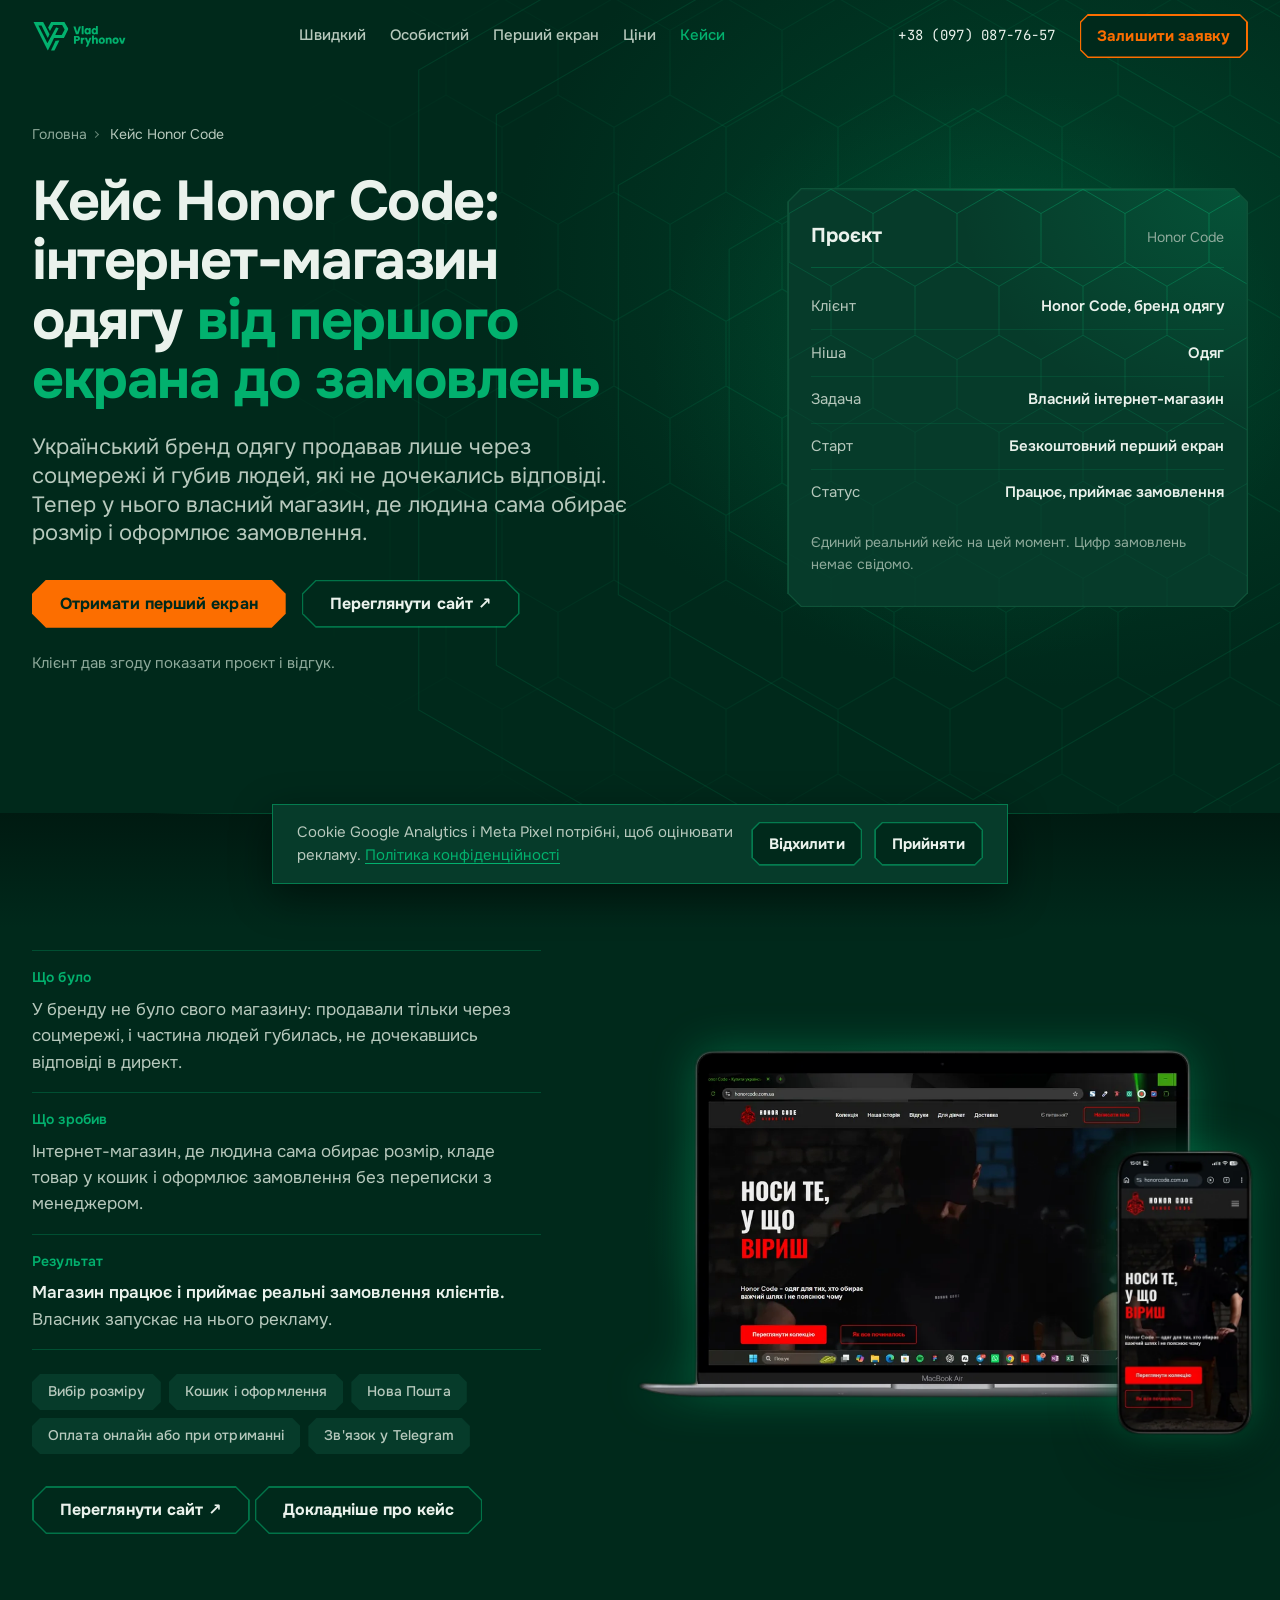
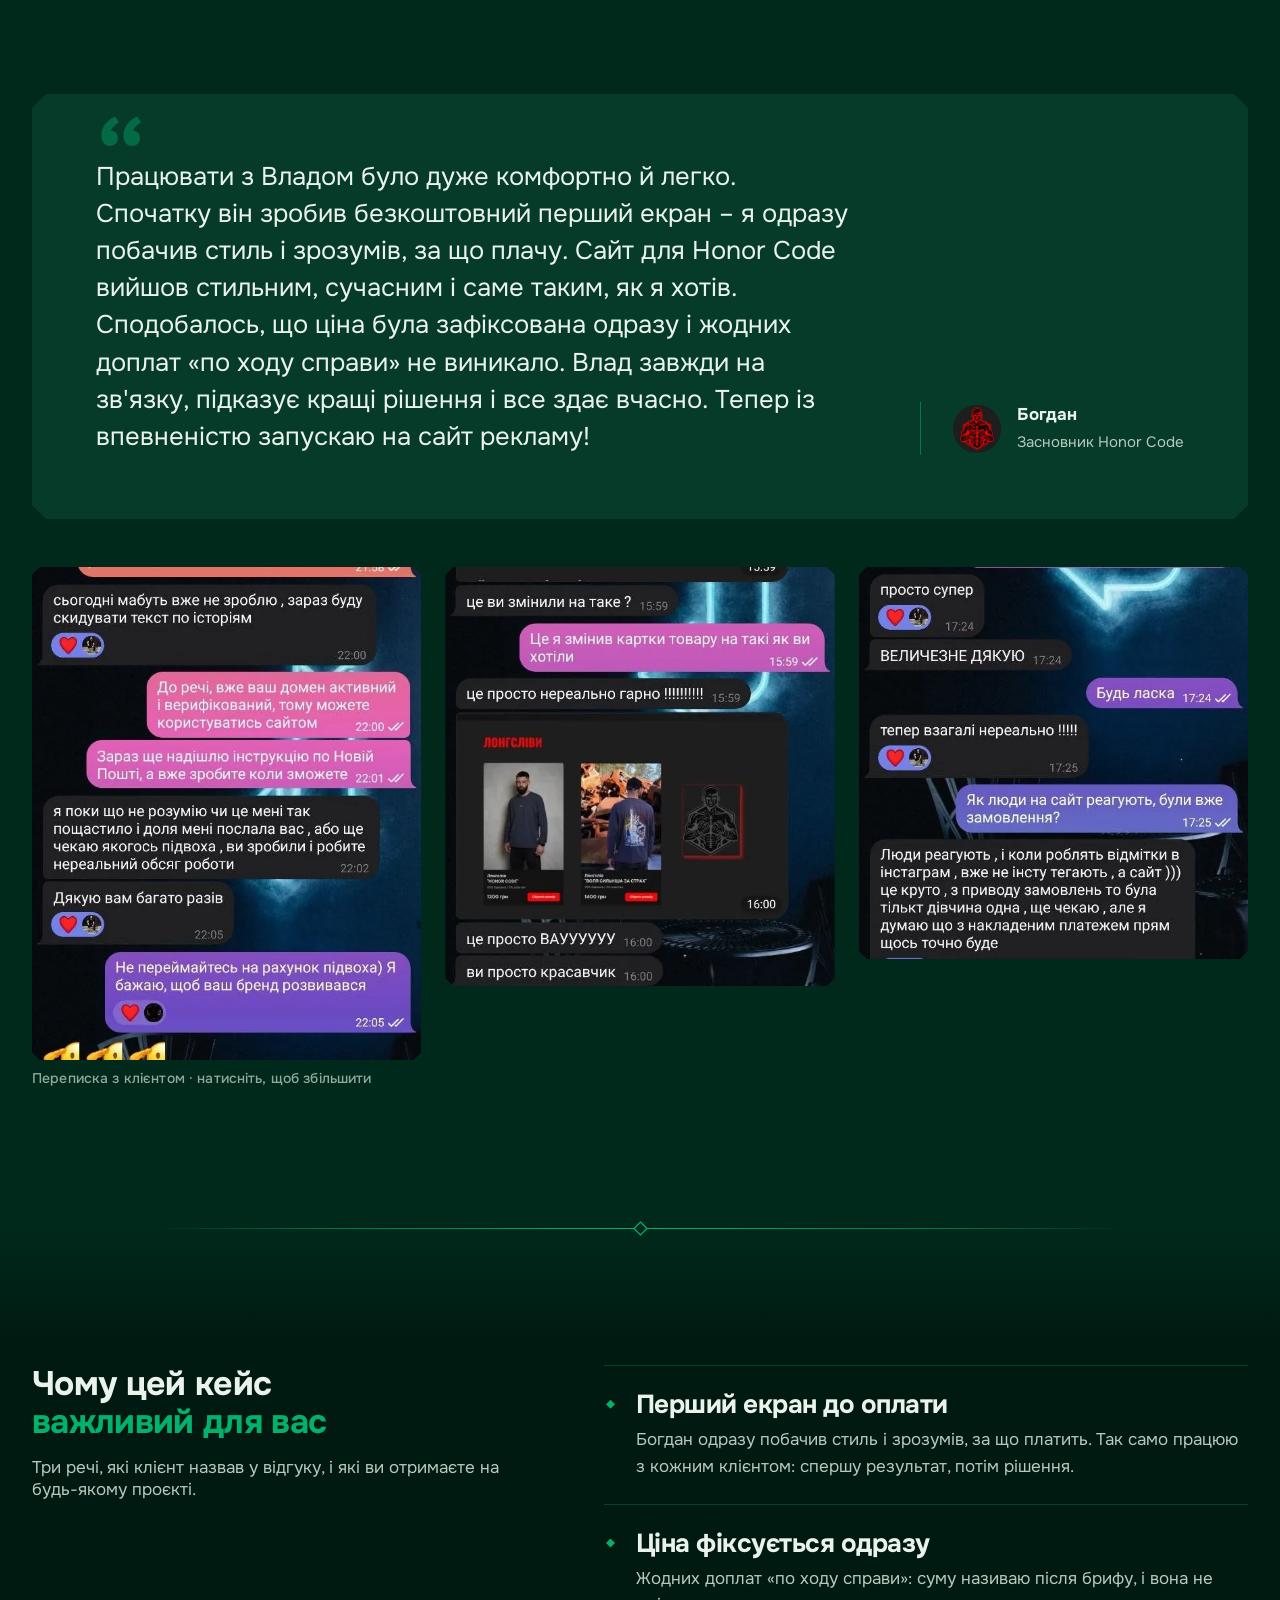
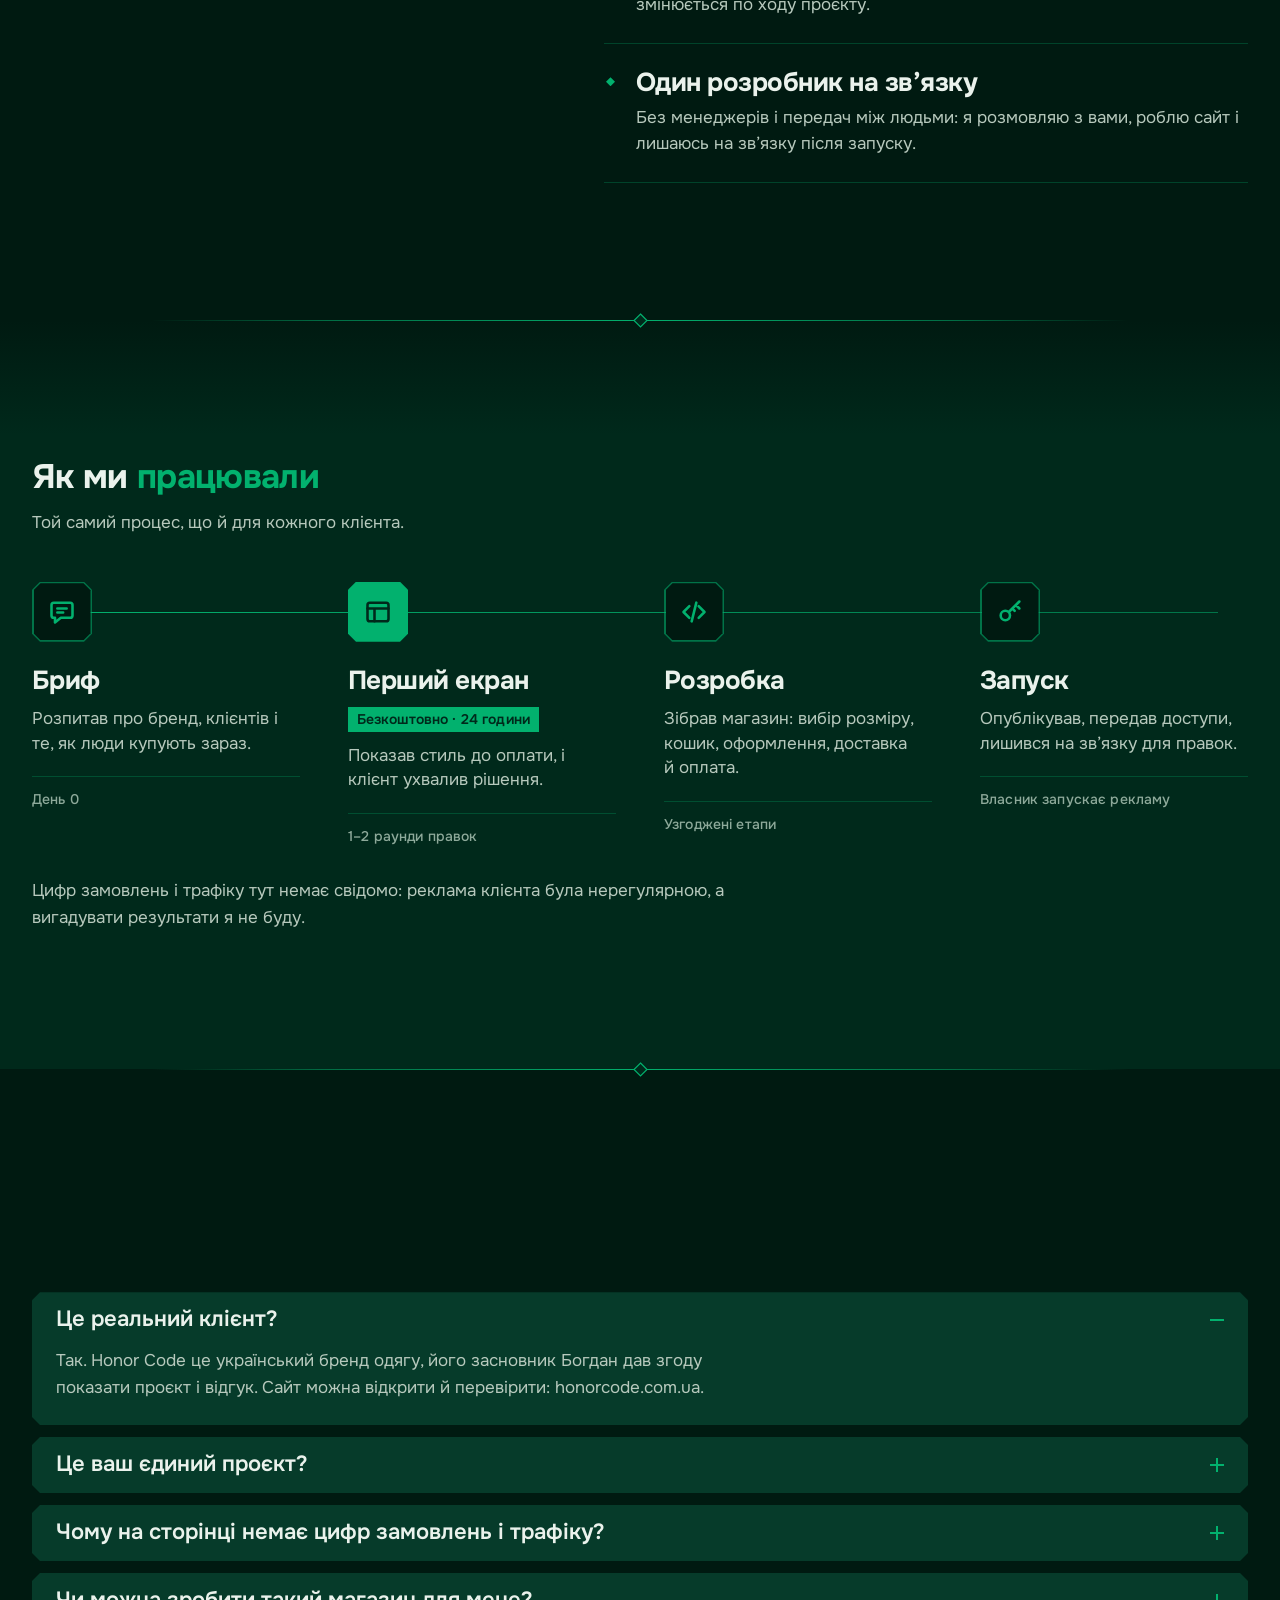
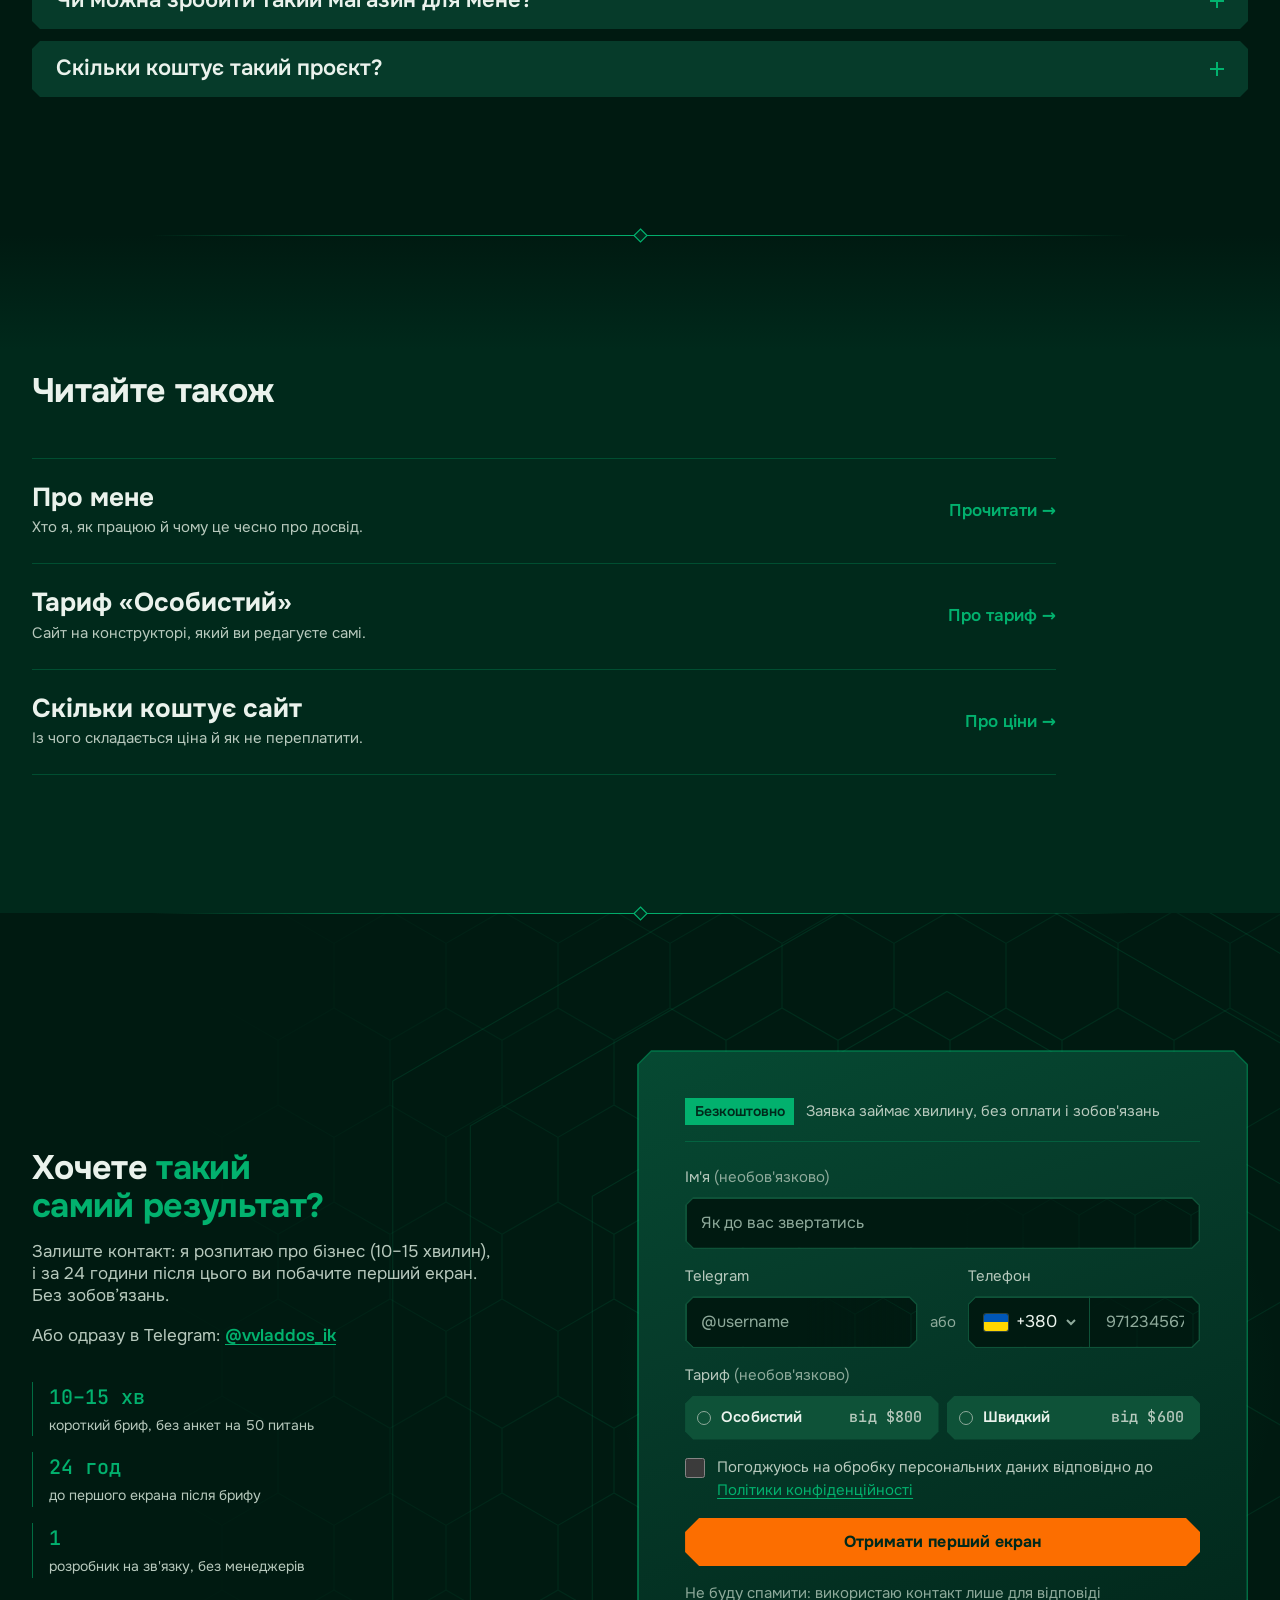
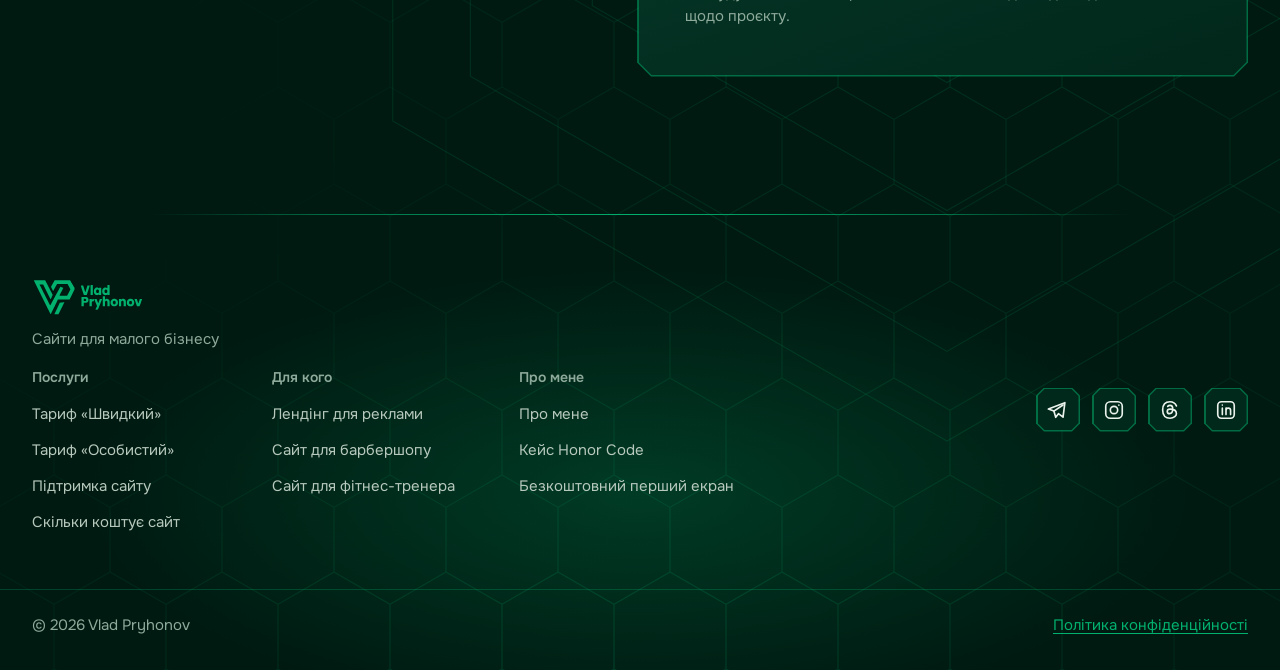
==== keis-honor-code/index.html @ 42dfbf4a "Stage 2: five new pages, footer columns, mobile fixes New pages: /lending-dlya-reklamy/, /keis-honor" ====
<!DOCTYPE html>
<html lang="uk">
<head>
<meta charset="UTF-8">
<meta http-equiv="Content-Security-Policy" content="default-src 'none'; script-src 'self' https://www.googletagmanager.com https://connect.facebook.net; style-src 'self' 'unsafe-inline'; img-src 'self' data: https://*.google-analytics.com https://*.googletagmanager.com https://www.facebook.com; font-src 'self'; connect-src 'self' https://script.google.com https://script.googleusercontent.com https://*.google-analytics.com https://*.analytics.google.com https://*.googletagmanager.com https://www.facebook.com https://connect.facebook.net; frame-src https://www.youtube-nocookie.com; manifest-src 'self'; object-src 'none'; base-uri 'self'; form-action 'self'">
<meta name="referrer" content="strict-origin-when-cross-origin">
<meta name="viewport" content="width=device-width, initial-scale=1">
<title>Кейс Honor Code: інтернет-магазин одягу з нуля – Vlad Pryhonov</title>
<meta name="description" content="Як український бренд одягу Honor Code отримав інтернет-магазин: від безкоштовного першого екрана до перших замовлень. Задача, рішення, відгук клієнта.">
<link rel="canonical" href="https://pryhonov.com/keis-honor-code/">
<meta name="theme-color" content="#00291B">
<meta name="robots" content="index, follow, max-image-preview:large, max-snippet:-1, max-video-preview:-1">
<meta name="author" content="Vlad Pryhonov">
<link rel="icon" href="/favicon.ico" sizes="48x48">
<link rel="icon" type="image/png" href="/img/favicon.png" sizes="64x64">
<link rel="icon" type="image/png" href="/img/icon-192.png" sizes="192x192">
<link rel="apple-touch-icon" href="/apple-touch-icon.png">
<link rel="manifest" href="/site.webmanifest">
<meta property="og:type" content="website">
<meta property="og:locale" content="uk_UA">
<meta property="og:site_name" content="Vlad Pryhonov">
<meta property="og:title" content="Кейс Honor Code: інтернет-магазин українського бренду одягу">
<meta property="og:description" content="Від безкоштовного першого екрана до перших замовлень: що було, що зроблено і що каже клієнт.">
<meta property="og:url" content="https://pryhonov.com/keis-honor-code/">
<meta property="og:image" content="https://pryhonov.com/img/og-case-1.jpg">
<meta property="og:image:width" content="1200">
<meta property="og:image:height" content="630">
<meta property="og:image:alt" content="Кейс Honor Code: інтернет-магазин українського бренду одягу, Влад Пригонов">
<meta property="og:image:type" content="image/jpeg">
<meta name="twitter:card" content="summary_large_image">
<meta name="twitter:title" content="Кейс Honor Code: інтернет-магазин українського бренду одягу">
<meta name="twitter:description" content="Від безкоштовного першого екрана до перших замовлень: що було, що зроблено і що каже клієнт.">
<meta name="twitter:image" content="https://pryhonov.com/img/og-case-1.jpg">
<script src="/js/boot.js"></script>
<link rel="preload" as="font" type="font/woff2" href="/fonts/onest-400-cyrillic.woff2" crossorigin>
<link rel="stylesheet" href="/css/fonts.css?v=20261120i">
<link rel="stylesheet" href="/css/tokens.css?v=20261120i">
<link rel="stylesheet" href="/css/base.css?v=20261120i">
<link rel="stylesheet" href="/css/components.css?v=20261120i">
<link rel="stylesheet" href="/css/header.css?v=20261120i">
<link rel="stylesheet" href="/css/case.css?v=20261120i">
<link rel="stylesheet" href="/css/sections.css?v=20261120i">
<link rel="stylesheet" href="/css/process.css?v=20261120i">
<link rel="stylesheet" href="/css/pages.css?v=20261120i">
<script type="application/ld+json">
{
  "@context": "https://schema.org",
  "@graph": [
    {
      "@type": "WebPage",
      "@id": "https://pryhonov.com/keis-honor-code/#webpage",
      "url": "https://pryhonov.com/keis-honor-code/",
      "name": "Кейс Honor Code: інтернет-магазин одягу з нуля – Vlad Pryhonov",
      "description": "Як український бренд одягу Honor Code отримав інтернет-магазин: від безкоштовного першого екрана до перших замовлень. Задача, рішення, відгук клієнта.",
      "inLanguage": "uk",
      "isPartOf": {
        "@id": "https://pryhonov.com/#website"
      },
      "about": {
        "@id": "https://pryhonov.com/#service"
      },
      "breadcrumb": {
        "@id": "https://pryhonov.com/keis-honor-code/#breadcrumb"
      },
      "datePublished": "2026-11-20",
      "dateModified": "2026-11-20",
      "primaryImageOfPage": {
        "@type": "ImageObject",
        "url": "https://pryhonov.com/img/og-case-1.jpg",
        "width": 1200,
        "height": 630
      }
    },
    {
      "@type": "BreadcrumbList",
      "@id": "https://pryhonov.com/keis-honor-code/#breadcrumb",
      "itemListElement": [
        {
          "@type": "ListItem",
          "position": 1,
          "name": "Головна",
          "item": "https://pryhonov.com/"
        },
        {
          "@type": "ListItem",
          "position": 2,
          "name": "Кейс Honor Code",
          "item": "https://pryhonov.com/keis-honor-code/"
        }
      ]
    },
    {
      "@type": "FAQPage",
      "@id": "https://pryhonov.com/keis-honor-code/#faq",
      "inLanguage": "uk",
      "mainEntity": [
        {
          "@type": "Question",
          "name": "Це реальний клієнт?",
          "acceptedAnswer": {
            "@type": "Answer",
            "text": "Так. Honor Code це український бренд одягу, його засновник Богдан дав згоду показати проєкт і відгук. Сайт можна відкрити й перевірити: honorcode.com.ua."
          }
        },
        {
          "@type": "Question",
          "name": "Це ваш єдиний проєкт?",
          "acceptedAnswer": {
            "@type": "Answer",
            "text": "На цей момент це єдиний реальний кейс. Решта прикладів на сайті позначені як «Демо»: це навчальні проєкти без клієнта, а не виконані замовлення."
          }
        },
        {
          "@type": "Question",
          "name": "Чому на сторінці немає цифр замовлень і трафіку?",
          "acceptedAnswer": {
            "@type": "Answer",
            "text": "Реклама клієнта була нерегулярною, тому чесних цифр, які можна показувати як результат, немає. Вигадувати їх я не буду."
          }
        },
        {
          "@type": "Question",
          "name": "Чи можна зробити такий магазин для мене?",
          "acceptedAnswer": {
            "@type": "Answer",
            "text": "Так, але на готовій платформі-конструкторі, яка бере на себе платежі й безпеку: це тариф «Особистий». Інтернет-магазин із онлайн-оплатою не входить у базову ціну сайту: платформу, підписки й обсяг ми обговорюємо окремо після брифу."
          }
        },
        {
          "@type": "Question",
          "name": "Скільки коштує такий проєкт?",
          "acceptedAnswer": {
            "@type": "Answer",
            "text": "Для магазину ціна визначається після брифу, бо залежить від каталогу, платформи й інтеграцій. Лендінг починається від $600 (тариф «Швидкий») або від $800 (тариф «Особистий»), сайт від 5 сторінок від $1000 і від $1300."
          }
        }
      ]
    }
  ]
}
</script>
</head>
<body>
<a class="skip-link" href="#main">Перейти до вмісту</a>

<header class="site-header" id="header">
  <div class="wrap site-header__bar">
    <a class="brand" href="/" aria-label="Vlad Pryhonov: на головну"><img src="/img/logo.svg" alt="Vlad Pryhonov" width="99" height="34"></a>
    <nav class="site-nav" aria-label="Основна навігація"><a href="/shvydkyi-tarif/">Швидкий</a><a href="/osobystyi-tarif/">Особистий</a><a href="/pershyi-ekran/">Перший екран</a><a href="/skilky-koshtuye-sait/">Ціни</a><a href="/keis-honor-code/" aria-current="page">Кейси</a></nav>
    <a class="site-phone" href="tel:+380970877657">+38 (097) 087-76-57</a>
    <a class="btn btn--outline-orange btn--sm site-cta" href="#contact" data-track="cta_header" aria-label="Залишити заявку"><span class="site-cta__full">Залишити заявку</span><span class="site-cta__short">Заявка</span></a>
    <button class="burger" type="button" id="burger" aria-expanded="false" aria-controls="mobileMenu" aria-label="Відкрити меню"><span></span></button>
  </div>
  <div class="mobile-menu" id="mobileMenu" hidden><a href="/shvydkyi-tarif/">Швидкий</a><a href="/osobystyi-tarif/">Особистий</a><a href="/pershyi-ekran/">Перший екран</a><a href="/skilky-koshtuye-sait/">Ціни</a><a href="/keis-honor-code/" aria-current="page">Кейси</a><a href="/pidtrymka-saitu/">Підтримка сайту</a><a href="/pro-mene/">Про мене</a><a class="mobile-menu__phone" href="tel:+380970877657">+38 (097) 087-76-57</a></div>
</header>

<main id="main">
<section class="phero" aria-labelledby="h1">
  <div class="pbg" aria-hidden="true">
    <span class="finale__lattice"></span>
    <svg class="finale__ripples" viewBox="0 0 1000 1000" focusable="false">
      <polygon points="500,370 612.6,435 612.6,565 500,630 387.4,565 387.4,435"/>
      <polygon points="500,280 690.5,390 690.5,610 500,720 309.5,610 309.5,390"/>
      <polygon points="500,180 777.1,340 777.1,660 500,820 222.9,660 222.9,340"/>
      <polygon points="500,70 872.4,285 872.4,715 500,930 127.6,715 127.6,285"/>
      <polygon points="500,0 933,250 933,750 500,1000 67,750 67,250"/>
    </svg>
    <span class="finale__glow finale__glow--a"></span>
  </div>
  <div class="wrap phero__grid">
    <div class="reveal">
      <ol class="crumbs" aria-label="Навігація по сторінці"><li><a href="/">Головна</a></li><li><span aria-current="page">Кейс Honor Code</span></li></ol>
      <h1 class="ptitle" id="h1">Кейс Honor Code: інтернет-магазин одягу <em>від першого екрана до замовлень</em></h1>
      <p class="plead">Український бренд одягу продавав лише через соцмережі й губив людей, які не дочекались відповіді. Тепер у нього власний магазин, де людина сама обирає розмір і оформлює замовлення.</p>
      <div class="pactions"><a class="btn btn--primary" href="#contact" data-track="cta_case">Отримати перший екран</a><a class="btn btn--ghost" href="https://honorcode.com.ua">Переглянути сайт ↗</a></div>
      <p class="pnote">Клієнт дав згоду показати проєкт і відгук.</p>
    </div>
    <aside class="spec chamfer reveal" aria-label="Специфікація">
      <div class="spec__head"><b>Проєкт</b><span>Honor Code</span></div>
      <dl class="spec__rows"><div><dt>Клієнт</dt><dd class="is-text">Honor Code, бренд одягу</dd></div><div><dt>Ніша</dt><dd class="is-text">Одяг</dd></div><div><dt>Задача</dt><dd class="is-text">Власний інтернет-магазин</dd></div><div><dt>Старт</dt><dd class="is-text">Безкоштовний перший екран</dd></div><div><dt>Статус</dt><dd class="is-text">Працює, приймає замовлення</dd></div></dl>
      <p class="spec__note">Єдиний реальний кейс на цей момент. Цифр замовлень немає свідомо.</p>
    </aside>
  </div>
</section>

<section class="section psec" id="project">
  <div class="wrap">
    <div class="case-wrap">
<div class="case__grid">
        <!-- Мокап стоїть у DOM першим: на мобільному порядок «заголовок, підзаголовок, мокап, розбір»; на десктопі колонки задано в case.css -->
        <figure class="case__visual reveal">
          <img class="case__laptop" src="/img/case/honor-laptop.webp" width="1000" height="574" loading="lazy" alt="Сайт Honor Code на ноутбуці: перший екран із заголовком «Носи те, у що віриш»">
          <img class="case__phone" src="/img/case/honor-phone.webp" width="300" height="612" loading="lazy" alt="Сайт Honor Code на телефоні">
        </figure>

        <div class="case__info reveal">
          <dl class="case__rows">
            <div><dt>Що було</dt><dd>У бренду не було свого магазину: продавали тільки через соцмережі, і частина людей губилась, не дочекавшись відповіді в директ.</dd></div>
            <div><dt>Що зробив</dt><dd>Інтернет-магазин, де людина сама обирає розмір, кладе товар у кошик і оформлює замовлення без переписки з менеджером.</dd></div>
            <div><dt>Результат</dt><dd><strong>Магазин працює і приймає реальні замовлення клієнтів.</strong> Власник запускає на нього рекламу.</dd></div>
          </dl>
          <ul class="case__tags" aria-label="Що є в магазині">
            <li class="chip">Вибір розміру</li>
            <li class="chip">Кошик і оформлення</li>
            <li class="chip">Нова Пошта</li>
            <li class="chip">Оплата онлайн або при отриманні</li>
            <li class="chip">Зв'язок у Telegram</li>
          </ul>
          <a class="btn btn--ghost" href="https://honorcode.com.ua" target="_blank" rel="noopener">Переглянути сайт ↗</a>
          <a class="btn btn--ghost" href="keis-honor-code/" data-track="case_more">Докладніше про кейс</a>
        </div>
      </div>

      <div class="proof">
        <blockquote class="quote chamfer reveal">
          <p>Працювати з Владом було дуже комфортно й легко. Спочатку він зробив безкоштовний перший екран – я одразу побачив стиль і зрозумів, за що плачу. Сайт для Honor Code вийшов стильним, сучасним і саме таким, як я хотів. Сподобалось, що ціна була зафіксована одразу і жодних доплат «по ходу справи» не виникало. Влад завжди на зв'язку, підказує кращі рішення і все здає вчасно. Тепер із впевненістю запускаю на сайт рекламу!</p>
          <footer>
            <img class="chamfer chamfer-sm" src="/img/case/avatar-bohdan.webp" width="120" height="120" loading="lazy" alt="">
            <div><b>Богдан</b><span>Засновник Honor Code</span></div>
          </footer>
        </blockquote>

        <div class="proof__shots reveal">
        <div class="shots" role="group" aria-label="Скріни переписки з клієнтом">
          <button class="shot chamfer chamfer-sm" type="button" data-shot="/img/case/chat-1.webp" data-alt="Переписка з Богданом: «ви зробили і робите нереальний обсяг роботи»">
            <img src="/img/case/chat-1.webp" width="576" height="730" loading="lazy" alt="Переписка з Богданом (Honor Code): «ви зробили і робите нереальний обсяг роботи». Натисніть, щоб збільшити">
          </button>
          <button class="shot chamfer chamfer-sm" type="button" data-shot="/img/case/chat-2.webp" data-alt="Переписка з Богданом: реакція на оновлені картки товару">
            <img src="/img/case/chat-2.webp" width="576" height="620" loading="lazy" alt="Переписка з Богданом (Honor Code): реакція на оновлені картки товару. Натисніть, щоб збільшити">
          </button>
          <button class="shot chamfer chamfer-sm" type="button" data-shot="/img/case/chat-3.webp" data-alt="Переписка з Богданом: перші реакції клієнтів і замовлення на сайті">
            <img src="/img/case/chat-3.webp" width="576" height="580" loading="lazy" alt="Переписка з Богданом (Honor Code): перші реакції клієнтів і замовлення на сайті. Натисніть, щоб збільшити">
          </button>
        </div>
        <p class="shots__note label">Переписка з клієнтом · натисніть, щоб збільшити</p>
        </div>
      </div>
    </div>
  </div>
</section>

<section class="section psec section--deep" id="why" aria-labelledby="why-title">
  <div class="wrap">
    <div class="split">
    <header class="section-head reveal"><h2 id="why-title">Чому цей кейс <em>важливий для вас</em></h2><p class="section-head__lead">Три речі, які клієнт назвав у відгуку, і які ви отримаєте на будь-якому проєкті.</p></header>
      <div class="split__body reveal"><div class="rows"><article class="row"><h3>Перший екран до оплати</h3><p>Богдан одразу побачив стиль і зрозумів, за що платить. Так само працюю з кожним клієнтом: спершу результат, потім рішення.</p></article><article class="row"><h3>Ціна фіксується одразу</h3><p>Жодних доплат «по ходу справи»: суму називаю після брифу, і вона не змінюється по ходу проєкту.</p></article><article class="row"><h3>Один розробник на зв’язку</h3><p>Без менеджерів і передач між людьми: я розмовляю з вами, роблю сайт і лишаюсь на зв’язку після запуску.</p></article></div></div>
    </div>
  </div>
</section>

<section class="section psec" id="flow" aria-labelledby="flow-title">
  <div class="wrap">
    <header class="section-head reveal"><h2 id="flow-title">Як ми <em>працювали</em></h2><p class="section-head__lead">Той самий процес, що й для кожного клієнта.</p></header>
    <ol class="steps reveal"><li class="step"><span class="step__node" aria-hidden="true"><svg viewBox="0 0 24 24"><path d="M5 4h14a2 2 0 012 2v9a2 2 0 01-2 2h-8l-5 4v-4H5a2 2 0 01-2-2V6a2 2 0 012-2z"/><path d="M8 9h8M8 12.5h5"/></svg></span><h3>Бриф</h3><p>Розпитав про бренд, клієнтів і те, як люди купують зараз.</p><p class="step__meta">День 0</p></li><li class="step step--hook"><span class="step__node" aria-hidden="true"><svg viewBox="0 0 24 24"><rect x="3" y="4" width="18" height="16" rx="2"/><path d="M3 9h18M9 9v11"/></svg></span><h3>Перший екран</h3><span class="step__tag">Безкоштовно · 24 години</span><p>Показав стиль до оплати, і клієнт ухвалив рішення.</p><p class="step__meta">1–2 раунди правок</p></li><li class="step"><span class="step__node" aria-hidden="true"><svg viewBox="0 0 24 24"><path d="M8 7l-5 5 5 5M16 7l5 5-5 5M14 4l-4 16"/></svg></span><h3>Розробка</h3><p>Зібрав магазин: вибір розміру, кошик, оформлення, доставка й оплата.</p><p class="step__meta">Узгоджені етапи</p></li><li class="step"><span class="step__node" aria-hidden="true"><svg viewBox="0 0 24 24"><circle cx="8" cy="15" r="4"/><path d="M11 12l9-9M17 6l3 3M14 9l2 2"/></svg></span><h3>Запуск</h3><p>Опублікував, передав доступи, лишився на зв’язку для правок.</p><p class="step__meta">Власник запускає рекламу</p></li></ol>
    <p class="paynote reveal">Цифр замовлень і трафіку тут немає свідомо: реклама клієнта була нерегулярною, а вигадувати результати я не буду.</p>
  </div>
</section>

<section class="section psec section--deep" id="faq" aria-labelledby="faq-title">
  <div class="wrap">
    <header class="section-head reveal"><h2 id="faq-title">Питання <em>про кейс</em></h2></header>
    <div class="faq__list reveal">
      <details name="faq" class="qa chamfer chamfer-sm" open>
        <summary>Це реальний клієнт?</summary>
        <p>Так. Honor Code це український бренд одягу, його засновник Богдан дав згоду показати проєкт і відгук. Сайт можна відкрити й перевірити: honorcode.com.ua.</p>
      </details>
      <details name="faq" class="qa chamfer chamfer-sm">
        <summary>Це ваш єдиний проєкт?</summary>
        <p>На цей момент це єдиний реальний кейс. Решта прикладів на сайті позначені як «Демо»: це навчальні проєкти без клієнта, а не виконані замовлення.</p>
      </details>
      <details name="faq" class="qa chamfer chamfer-sm">
        <summary>Чому на сторінці немає цифр замовлень і трафіку?</summary>
        <p>Реклама клієнта була нерегулярною, тому чесних цифр, які можна показувати як результат, немає. Вигадувати їх я не буду.</p>
      </details>
      <details name="faq" class="qa chamfer chamfer-sm">
        <summary>Чи можна зробити такий магазин для мене?</summary>
        <p>Так, але на готовій платформі-конструкторі, яка бере на себе платежі й безпеку: це тариф «Особистий». Інтернет-магазин із онлайн-оплатою не входить у базову ціну сайту: платформу, підписки й обсяг ми обговорюємо окремо після брифу.</p>
      </details>
      <details name="faq" class="qa chamfer chamfer-sm">
        <summary>Скільки коштує такий проєкт?</summary>
        <p>Для магазину ціна визначається після брифу, бо залежить від каталогу, платформи й інтеграцій. Лендінг починається від $600 (тариф «Швидкий») або від $800 (тариф «Особистий»), сайт від 5 сторінок від $1000 і від $1300.</p>
      </details>
    </div>
  </div>
</section>

<section class="section psec" aria-labelledby="rel-title">
  <div class="wrap">
    <header class="section-head reveal"><h2 id="rel-title">Читайте також</h2></header>
    <nav class="related reveal" aria-label="Пов'язані сторінки"><a href="/pro-mene/"><b>Про мене</b><span>Хто я, як працюю й чому це чесно про досвід.</span><em>Прочитати →</em></a><a href="/osobystyi-tarif/"><b>Тариф «Особистий»</b><span>Сайт на конструкторі, який ви редагуєте самі.</span><em>Про тариф →</em></a><a href="/skilky-koshtuye-sait/"><b>Скільки коштує сайт</b><span>Із чого складається ціна й як не переплатити.</span><em>Про ціни →</em></a></nav>
  </div>
</section>

<section class="section section--deep" id="contact" aria-labelledby="contact-title">
    <!-- Спільний «грандіозний» фон останнього блоку й підвалу: решітка, концентричні гексагони-«сигнал», світіння -->
    <div class="finale__bg" aria-hidden="true">
      <span class="finale__lattice"></span>
      <svg class="finale__ripples" viewBox="0 0 1000 1000" focusable="false">
        <polygon points="500,370 612.6,435 612.6,565 500,630 387.4,565 387.4,435"/>
        <polygon points="500,280 690.5,390 690.5,610 500,720 309.5,610 309.5,390"/>
        <polygon points="500,180 777.1,340 777.1,660 500,820 222.9,660 222.9,340"/>
        <polygon points="500,70 872.4,285 872.4,715 500,930 127.6,715 127.6,285"/>
        <polygon points="500,0 933,250 933,750 500,1000 67,750 67,250"/>
      </svg>
      <span class="finale__glow finale__glow--a"></span>
      <span class="finale__glow finale__glow--b"></span>
    </div>
    <div class="wrap contact">
      <div class="contact__copy reveal">
        <h2 id="contact-title">Хочете <em>такий самий результат?</em></h2>
        <p class="contact__lead">Залиште контакт: я розпитаю про бізнес (10–15 хвилин), і за 24 години після цього ви побачите перший екран. Без зобов’язань.</p>
        <p class="contact__direct">Або одразу в Telegram: <a href="https://t.me/vvladdos_ik" target="_blank" rel="noopener" data-track="telegram_click">@vvladdos_ik</a></p>
        <ul class="contact__facts">
          <li><b>10–15 хв</b><span>короткий бриф, без анкет на 50 питань</span></li>
          <li><b>24 год</b><span>до першого екрана після брифу</span></li>
          <li><b>1</b><span>розробник на зв'язку, без менеджерів</span></li>
        </ul>
      </div>

      <div class="formwrap reveal">
        <div class="formcard chamfer">
          <div class="formcard__head"><span class="formcard__badge">Безкоштовно</span><p>Заявка займає хвилину, без оплати і зобов'язань</p></div>
          <form id="leadForm" novalidate>
            <div class="field">
              <label for="fName">Ім'я <span class="opt">(необов'язково)</span></label>
              <div class="control">
                <input id="fName" name="name" autocomplete="given-name" placeholder="Як до вас звертатись">
              </div>
            </div>
            <!-- Контакт: на мобільному перемикач «Telegram | Телефон» показує одне поле (js/site.js, data-mode); від 760 px обидва поля поруч з «або» -->
            <div class="contact-pair" id="contactPair" data-mode="tg">
              <div class="cswitch" role="group" aria-label="Як з вами зв'язатись">
                <span class="cswitch__lbl">Як з вами зв'язатись?</span>
                <div class="cswitch__track">
                  <button type="button" class="cswitch__btn" data-cmode="tg" aria-pressed="true">Telegram</button>
                  <button type="button" class="cswitch__btn" data-cmode="ph" aria-pressed="false">Телефон</button>
                </div>
              </div>
              <div class="field field--tg">
                <label for="fTelegram">Telegram</label>
                <div class="control">
                  <input id="fTelegram" name="telegram" autocomplete="off" placeholder="@username">
                </div>
              </div>
              <span class="contact-pair__or" aria-hidden="true">або</span>
              <div class="field field--ph">
                <label for="fPhone">Телефон</label>
                <div class="control">
                  <div class="cc" id="cc">
                    <button type="button" class="cc__btn" id="ccBtn" aria-haspopup="listbox" aria-expanded="false" aria-controls="ccList" aria-label="Код країни">
                      <span class="flag flag--ua" id="ccFlag" aria-hidden="true"></span>
                      <span id="ccCode">+380</span>
                      <svg class="cc__chev" viewBox="0 0 12 12" aria-hidden="true"><path d="M2 4l4 4 4-4"/></svg>
                    </button>
                    <ul class="cc__list" id="ccList" role="listbox" tabindex="-1" hidden aria-label="Країна">
                      <li role="option" data-code="+380" data-flag="ua" aria-selected="true"><span class="flag flag--ua" aria-hidden="true"></span>Україна<b>+380</b></li>
                      <li role="option" data-code="+48" data-flag="pl" aria-selected="false"><span class="flag flag--pl" aria-hidden="true"></span>Польща<b>+48</b></li>
                      <li role="option" data-code="+49" data-flag="de" aria-selected="false"><span class="flag flag--de" aria-hidden="true"></span>Німеччина<b>+49</b></li>
                      <li role="option" data-code="+34" data-flag="es" aria-selected="false"><span class="flag flag--es" aria-hidden="true"></span>Іспанія<b>+34</b></li>
                      <li role="option" data-code="+44" data-flag="gb" aria-selected="false"><span class="flag flag--gb" aria-hidden="true"></span>Велика Британія<b>+44</b></li>
                      <li role="option" data-code="+1" data-flag="us" aria-selected="false"><span class="flag flag--us" aria-hidden="true"></span>США<b>+1</b></li>
                    </ul>
                    <input type="hidden" id="fPhoneCode" value="+380">
                  </div>
                  <input id="fPhone" name="phone" type="tel" autocomplete="tel-national" inputmode="tel" placeholder="971234567">
                </div>
              </div>
            </div>
            <p class="field-error" id="fContactError" role="alert"></p>

            <!-- Тариф: той самий вибір, що в hero і в блоці цін (js/site.js). Без вибору йде «не обрано» -->
            <fieldset class="tpick">
              <legend>Тариф <span class="opt">(необов'язково)</span></legend>
              <button type="button" class="chip tpick__btn" data-pick="personal" aria-pressed="false"><span>Особистий</span><span class="tpick__price">від $800</span></button>
              <button type="button" class="chip tpick__btn" data-pick="fast" aria-pressed="false"><span>Швидкий</span><span class="tpick__price">від $600</span></button>
            </fieldset>

            <div class="hp" aria-hidden="true">
              <label for="fWebsite">Залиште це поле порожнім</label>
              <input id="fWebsite" name="website" type="text" tabindex="-1" autocomplete="off">
            </div>

            <label class="consent">
              <input type="checkbox" id="fConsent" required>
              <span>Погоджуюсь на обробку персональних даних відповідно до <a href="/privacy.html" target="_blank" rel="noopener">Політики конфіденційності</a></span>
            </label>
            <p class="field-error" id="fConsentError" role="alert"></p>

            <button type="submit" class="btn btn--primary btn--block" data-track="form_submit_click">Отримати перший екран</button>
            <p class="formcard__fine">Не буду спамити: використаю контакт лише для відповіді щодо проєкту.</p>
          </form>

          <div class="thanks" id="thanks" hidden tabindex="-1">
            <h3>Дякую! Заявку отримано</h3>
            <p>Відповім протягом 24 годин. Хочете швидше, напишіть одразу в Telegram: там я на зв'язку особисто.</p>
            <a class="btn btn--primary" id="thanksTelegram" href="https://t.me/vvladdos_ik" target="_blank" rel="noopener" data-track="telegram_click_after_lead">Написати в Telegram</a>

            <form id="detailsForm" class="details" novalidate>
              <h4>Допоможіть підготувати перший екран точніше <span class="opt">(необов'язково)</span></h4>
              <fieldset class="chips" aria-label="Тип бізнесу">
                <legend>Тип бізнесу</legend>
                <button type="button" class="chip" aria-pressed="false">Інтернет-магазин</button>
                <button type="button" class="chip" aria-pressed="false">Послуги</button>
                <button type="button" class="chip" aria-pressed="false">Кафе, салон або студія</button>
                <button type="button" class="chip" aria-pressed="false">Особистий бренд</button>
                <button type="button" class="chip" aria-pressed="false" id="chipOther">Інше</button>
              </fieldset>
              <div class="field" id="nicheOtherWrap" hidden>
                <label for="fNicheOther">Ваша ніша</label>
                <div class="control"><input id="fNicheOther" placeholder="Наприклад: ремонт квартир"></div>
              </div>
              <fieldset class="chips" aria-label="Чи плануєте рекламу">
                <legend>Чи плануєте рекламу</legend>
                <button type="button" class="chip" data-group="ads" aria-pressed="false">Так</button>
                <button type="button" class="chip" data-group="ads" aria-pressed="false">Ні</button>
                <button type="button" class="chip" data-group="ads" aria-pressed="false">Ще не знаю</button>
              </fieldset>
              <div class="field">
                <label for="fLink">Сайт або соцмережі</label>
                <div class="control"><input id="fLink" placeholder="Посилання, якщо є" inputmode="url"></div>
              </div>
              <button type="submit" class="btn btn--ghost btn--block">Надіслати уточнення</button>
            </form>
            <p class="details__done" id="detailsDone" hidden role="status">Дякую, уточнення отримав.</p>
          </div>
        </div>
      </div>
    </div>
  </section>
</main>

<footer class="footer">
  <div class="wrap footer__row">
    <div>
      <a class="footer__brand" href="/" aria-label="Vlad Pryhonov: на головну"><img src="/img/logo.svg" alt="Vlad Pryhonov" width="111" height="38"></a>
      <p class="footer__tagline">Сайти для малого бізнесу</p>
      <nav class="footer__pages footer__cols" aria-label="Сторінки сайту">
        <div class="footer__col"><p class="footer__h">Послуги</p><a href="/shvydkyi-tarif/">Тариф «Швидкий»</a><a href="/osobystyi-tarif/">Тариф «Особистий»</a><a href="/pidtrymka-saitu/">Підтримка сайту</a><a href="/skilky-koshtuye-sait/">Скільки коштує сайт</a></div><div class="footer__col"><p class="footer__h">Для кого</p><a href="/lending-dlya-reklamy/">Лендінг для реклами</a><a href="/sait-dlya-barbershopu/">Сайт для барбершопу</a><a href="/sait-dlya-fitnes-trenera/">Сайт для фітнес-тренера</a></div><div class="footer__col"><p class="footer__h">Про мене</p><a href="/pro-mene/">Про мене</a><a href="/keis-honor-code/">Кейс Honor Code</a><a href="/pershyi-ekran/">Безкоштовний перший екран</a></div>
      </nav>
    </div>
    <ul class="social" aria-label="Де мене знайти">
      <li><a href="https://t.me/vvladdos_ik" target="_blank" rel="noopener" aria-label="Telegram" data-track="telegram_click"><svg viewBox="0 0 24 24" aria-hidden="true"><path d="M19.5 4L1.5 11l6 2.2L9.5 20l3-4 5 3.8z"/><path d="M7.5 13.2L17.5 6.5"/></svg></a></li>
      <li><a href="https://www.instagram.com/vvladdos.ik/" target="_blank" rel="noopener" aria-label="Instagram"><svg viewBox="0 0 24 24" aria-hidden="true"><rect x="3" y="3" width="18" height="18" rx="5"/><circle cx="12" cy="12" r="4"/><circle cx="17.3" cy="6.7" r=".9" fill="currentColor" stroke="none"/></svg></a></li>
      <li><a href="https://www.threads.com/@vvladdos.ik" target="_blank" rel="noopener" aria-label="Threads"><svg viewBox="0 0 24 24" aria-hidden="true"><path d="M19 7.5c-1.333-3-3.667-4.5-7-4.5-5 0-8 2.5-8 9s3.5 9 8 9 7-3 7-5-1-5-7-5c-2.5 0-3 1.25-3 2.5 0 1.5 1 2.5 2.5 2.5 2.5 0 3.5-1.5 3.5-5s-2-4-3-4-1.833.333-2.5 1"/></svg></a></li>
      <li><a href="https://www.linkedin.com/in/vlad-prigonov/?locale=uk" target="_blank" rel="noopener" aria-label="LinkedIn"><svg viewBox="0 0 24 24" aria-hidden="true"><rect x="3" y="3" width="18" height="18" rx="4"/><path d="M8 10v7M8 6.6v.01M12 17v-4.5a2.5 2.5 0 015 0V17M12 10v7"/></svg></a></li>
    </ul>
  </div>
  <div class="wrap footer__fine">
    <span>© 2026 Vlad Pryhonov</span>
    <a href="/privacy.html">Політика конфіденційності</a>
  </div>
</footer>

<!-- Cookie-згода: GA4 і Meta Pixel вантажаться лише після згоди й лише на бойовому домені (js/site.js) -->
<div class="cookie" id="cookieBar" role="region" aria-label="Cookie" hidden>
  <p>Cookie Google Analytics і Meta Pixel потрібні, щоб оцінювати рекламу. <a href="/privacy.html" target="_blank" rel="noopener">Політика конфіденційності</a></p>
  <div class="cookie__actions">
    <button type="button" class="btn btn--ghost btn--sm" id="cookieDecline">Відхилити</button>
    <button type="button" class="btn btn--ghost btn--sm" id="cookieAccept">Прийняти</button>
  </div>
</div>
<dialog class="lightbox" id="lightbox" aria-label="Скрін переписки">
  <button class="lightbox__close" type="button" aria-label="Закрити">&times;</button>
  <img alt="">
</dialog>
<script src="/js/page.js?v=20261120i" defer></script>
<script src="/js/case.js?v=20261120i" defer></script>
<script src="/js/site.js?v=20261120i" defer></script>
</body>
</html>
---- css/fonts.css ----
/* Шрифти Onest і JetBrains Mono (SIL OFL), віддаються з власного хостингу: без запитів до Google Fonts. Підмножини: cyrillic + latin. Усі ваги Onest (400–700) і Mono (400–500) – один змінний файл на підмножину, тому грані вказують на той самий URL: браузер качає його один раз. */
@font-face { font-family: 'JetBrains Mono'; font-style: normal; font-weight: 400; font-display: swap; src: url('../fonts/jetbrainsmono-400-cyrillic.woff2') format('woff2'); unicode-range: U+0301, U+0400-045F, U+0490-0491, U+04B0-04B1, U+2116; }
@font-face { font-family: 'JetBrains Mono'; font-style: normal; font-weight: 400; font-display: swap; src: url('../fonts/jetbrainsmono-400-latin.woff2') format('woff2'); unicode-range: U+0000-00FF, U+0131, U+0152-0153, U+02BB-02BC, U+02C6, U+02DA, U+02DC, U+0304, U+0308, U+0329, U+2000-206F, U+20AC, U+2122, U+2191, U+2193, U+2212, U+2215, U+FEFF, U+FFFD; }
@font-face { font-family: 'JetBrains Mono'; font-style: normal; font-weight: 500; font-display: swap; src: url('../fonts/jetbrainsmono-400-cyrillic.woff2') format('woff2'); unicode-range: U+0301, U+0400-045F, U+0490-0491, U+04B0-04B1, U+2116; }
@font-face { font-family: 'JetBrains Mono'; font-style: normal; font-weight: 500; font-display: swap; src: url('../fonts/jetbrainsmono-400-latin.woff2') format('woff2'); unicode-range: U+0000-00FF, U+0131, U+0152-0153, U+02BB-02BC, U+02C6, U+02DA, U+02DC, U+0304, U+0308, U+0329, U+2000-206F, U+20AC, U+2122, U+2191, U+2193, U+2212, U+2215, U+FEFF, U+FFFD; }
@font-face { font-family: 'Onest'; font-style: normal; font-weight: 400; font-display: swap; src: url('../fonts/onest-400-cyrillic.woff2') format('woff2'); unicode-range: U+0301, U+0400-045F, U+0490-0491, U+04B0-04B1, U+2116; }
@font-face { font-family: 'Onest'; font-style: normal; font-weight: 400; font-display: swap; src: url('../fonts/onest-400-latin.woff2') format('woff2'); unicode-range: U+0000-00FF, U+0131, U+0152-0153, U+02BB-02BC, U+02C6, U+02DA, U+02DC, U+0304, U+0308, U+0329, U+2000-206F, U+20AC, U+2122, U+2191, U+2193, U+2212, U+2215, U+FEFF, U+FFFD; }
@font-face { font-family: 'Onest'; font-style: normal; font-weight: 500; font-display: swap; src: url('../fonts/onest-400-cyrillic.woff2') format('woff2'); unicode-range: U+0301, U+0400-045F, U+0490-0491, U+04B0-04B1, U+2116; }
@font-face { font-family: 'Onest'; font-style: normal; font-weight: 500; font-display: swap; src: url('../fonts/onest-400-latin.woff2') format('woff2'); unicode-range: U+0000-00FF, U+0131, U+0152-0153, U+02BB-02BC, U+02C6, U+02DA, U+02DC, U+0304, U+0308, U+0329, U+2000-206F, U+20AC, U+2122, U+2191, U+2193, U+2212, U+2215, U+FEFF, U+FFFD; }
@font-face { font-family: 'Onest'; font-style: normal; font-weight: 600; font-display: swap; src: url('../fonts/onest-400-cyrillic.woff2') format('woff2'); unicode-range: U+0301, U+0400-045F, U+0490-0491, U+04B0-04B1, U+2116; }
@font-face { font-family: 'Onest'; font-style: normal; font-weight: 600; font-display: swap; src: url('../fonts/onest-400-latin.woff2') format('woff2'); unicode-range: U+0000-00FF, U+0131, U+0152-0153, U+02BB-02BC, U+02C6, U+02DA, U+02DC, U+0304, U+0308, U+0329, U+2000-206F, U+20AC, U+2122, U+2191, U+2193, U+2212, U+2215, U+FEFF, U+FFFD; }
@font-face { font-family: 'Onest'; font-style: normal; font-weight: 700; font-display: swap; src: url('../fonts/onest-400-cyrillic.woff2') format('woff2'); unicode-range: U+0301, U+0400-045F, U+0490-0491, U+04B0-04B1, U+2116; }
@font-face { font-family: 'Onest'; font-style: normal; font-weight: 700; font-display: swap; src: url('../fonts/onest-400-latin.woff2') format('woff2'); unicode-range: U+0000-00FF, U+0131, U+0152-0153, U+02BB-02BC, U+02C6, U+02DA, U+02DC, U+0304, U+0308, U+0329, U+2000-206F, U+20AC, U+2122, U+2191, U+2193, U+2212, U+2215, U+FEFF, U+FFFD; }
---- css/tokens.css ----
/* ==========================================================================
   tokens.css – єдине джерело дизайн-рішень для всіх сторінок pryhonov.com v2
   Палітра: Forest #00291B / Jungle #02B16E / Orange #FC6E00 (зі свотчів референсу)
   Правила: без чистого #000 / #FFF; Orange – єдиний акцент і колір CTA.
   ========================================================================== */

:root {
  /* ---------- Колір: бренд ---------- */
  --forest:        #00291B;   /* основний фон */
  --forest-deep:   #001A11;   /* глибші секції, футер */
  --forest-raised: #063B2A;   /* картки, підняті поверхні */
  --forest-line:   #0E5238;   /* тонкі лінії-сітка на фоні */
  --jungle:        #02B16E;   /* вторинний: лінії, іскри, іконки, цифри */
  --jungle-dim:    #0A8A59;   /* ТІЛЬКИ декор (лінії, заливки): як текст не проходить AA */
  --orange:        #FC6E00;   /* ЄДИНИЙ акцент: CTA і ключові виділення */
  --orange-hover:  #FF8330;
  --orange-press:  #E06000;

  /* ---------- Колір: текст (без чистого білого/чорного) ---------- */
  --ink:           #EAF2EC;   /* основний текст на Forest */
  --ink-soft:      #B7C9BD;   /* другорядний текст */
  --ink-mute:      #8EAA9B;   /* підписи, дрібні мітки (AA ≥4.5 на Forest і Forest raised) */
  --on-orange:     #00291B;   /* текст на Orange – темний Forest, не світлий */
  --on-jungle:     #00291B;
  --paper:         #E4EDE5;   /* світла поверхня (зрідка: форма, відео-рамка) */
  --on-paper:      #06140E;   /* текст на світлій поверхні */

  /* ---------- Колір: стани ---------- */
  --error:         #FF8A7A;   /* помилки валідації (AA на Forest) */
  --focus:         #EAF2EC;   /* focus-ring: світлий контур видно на всьому */

  /* ---------- Прозорі похідні ---------- */
  --line:          color-mix(in srgb, var(--jungle) 28%, transparent);
  --line-strong:   color-mix(in srgb, var(--jungle) 55%, transparent);
  --glow-jungle:   color-mix(in srgb, var(--jungle) 35%, transparent);
  --glow-orange:   color-mix(in srgb, var(--orange) 45%, transparent);

  /* ---------- Типографіка: рівно два шрифти ---------- */
  --font-sans: "Onest", system-ui, -apple-system, "Segoe UI", sans-serif;
  --font-mono: "JetBrains Mono", ui-monospace, "SFMono-Regular", Consolas, monospace;

  --fs-micro:  clamp(0.75rem, 0.72rem + 0.12vw, 0.8125rem);   /* 12–13 дрібні мітки */
  --fs-label:  clamp(0.8125rem, 0.78rem + 0.12vw, 0.875rem);  /* 13–14 підписи й мітки: Onest, звичайний регістр */
  --fs-small:  0.9375rem;                                      /* 15 */
  --fs-body:   clamp(1rem, 0.97rem + 0.15vw, 1.0625rem);      /* 16–17, мінімум для мобільного */
  --fs-lead:   clamp(1.125rem, 1.02rem + 0.5vw, 1.375rem);    /* 18–22 */
  --fs-h3:     clamp(1.25rem, 1.1rem + 0.7vw, 1.625rem);      /* 20–26 */
  --fs-h2:     clamp(1.5rem, 1rem + 1.4vw, 2.125rem);         /* 24–34: завжди менший за H1 hero (32 на мобільному, 38–42 на десктопі) */
  --fs-h1:     clamp(2.25rem, 1.2rem + 4.8vw, 5rem);          /* 36–80 */
  --fs-mark:   clamp(3.5rem, 1rem + 13vw, min(11rem, 19svh)); /* гігантське слово-марка hero: не вище 19% висоти вікна */

  --lh-tight: 1.04;
  --lh-head:  1.12;
  --lh-lead:  1.3;    /* підзаголовки (lead) на всьому сайті */
  --lh-body:  1.55;
  --tracking-head: -0.02em;
  --tracking-mono: 0.08em;

  /* ---------- Простір (крок 4) ---------- */
  --sp-1: 0.25rem;  --sp-2: 0.5rem;   --sp-3: 0.75rem;  --sp-4: 1rem;
  --sp-5: 1.5rem;   --sp-6: 2rem;     --sp-7: 3rem;     --sp-8: 4rem;
  --sp-9: 6rem;     --sp-10: 8rem;

  --gutter:   clamp(1rem, 0.5rem + 2.5vw, 2rem);   /* бокові поля: мінімум 16px */
  --section:  clamp(4.5rem, 3rem + 7vw, 9rem);     /* ОДИН вертикальний відступ між блоками на всьому сайті */
  --wrap:     1440px;                                  /* ОДНА ширина контенту для шапки, hero і всіх блоків */

  /* ---------- Форма: ЄДИНА мова – зрізані (chamfer) кути, відлуння hex ---------- */
  --chamfer:    14px;     /* кнопки, картки, рамки */
  --chamfer-sm: 8px;      /* чипи, малі елементи */
  --radius:     2px;      /* мінімальне заокруглення там, де clip-path не підходить (поля вводу) */

  /* ---------- Рух ---------- */
  --ease-out:   cubic-bezier(0.16, 1, 0.3, 1);
  --ease-inout: cubic-bezier(0.65, 0, 0.35, 1);
  --t-fast:  150ms;
  --t-base:  300ms;
  --t-slow:  600ms;
  --t-reveal: 900ms;

  /* ---------- Шари ---------- */
  --z-header: 100;
  --z-overlay: 200;
  --z-toast: 300;

  /* ---------- Мінімальна ціль дотику ---------- */
  --tap: 44px;

  color-scheme: dark;
}
---- css/base.css ----
/* ==========================================================================
   base.css – reset, типографіка, доступність. Залежить від tokens.css.
   ========================================================================== */

*, *::before, *::after { box-sizing: border-box; }

html {
  -webkit-text-size-adjust: 100%;
  scroll-behavior: smooth;
  scroll-padding-top: 88px;               /* якорі не ховаються під шапкою */
  scrollbar-color: var(--jungle-dim) var(--forest-deep);
  scrollbar-width: thin;
}

body {
  margin: 0;
  min-width: 320px;
  background: var(--forest);
  color: var(--ink);
  font-family: var(--font-sans);
  font-size: var(--fs-body);
  line-height: var(--lh-body);
  font-weight: 400;
  -webkit-font-smoothing: antialiased;
  text-rendering: optimizeLegibility;
  overflow-x: clip;                        /* страховка від горизонтального скролу */
  -webkit-tap-highlight-color: transparent;/* без синього спалаху на мобільному */
}

h1, h2, h3, h4 {
  margin: 0;
  font-family: var(--font-sans);
  font-weight: 650;
  letter-spacing: var(--tracking-head);
  line-height: var(--lh-head);
  text-wrap: balance;
}
h1 { font-size: var(--fs-h1); line-height: var(--lh-tight); font-weight: 700; }
h2 { font-size: var(--fs-h2); }
h3 { font-size: var(--fs-h3); line-height: 1.2; }

p { margin: 0; text-wrap: pretty; }
ul, ol { margin: 0; padding: 0; list-style: none; }
img, svg, video, canvas { display: block; max-width: 100%; height: auto; }
a { color: inherit; text-decoration: none; }
button, input, select, textarea { font: inherit; color: inherit; }
button { cursor: pointer; background: none; border: 0; padding: 0; }

/* Тире на початку рядка не переноситься: використовуйте &nbsp;– у розмітці */

/* ---------- Доступність ---------- */
:focus-visible {
  outline: 2px solid var(--focus);
  outline-offset: 3px;
}
::selection { background: var(--orange); color: var(--on-orange); }

.sr-only {
  position: absolute; width: 1px; height: 1px; margin: -1px; padding: 0;
  overflow: hidden; clip: rect(0 0 0 0); white-space: nowrap; border: 0;
}
.skip-link {
  position: fixed; left: var(--gutter); top: -100px; z-index: var(--z-toast);
  padding: var(--sp-3) var(--sp-4); background: var(--orange); color: var(--on-orange);
  font-weight: 600;
}
.skip-link:focus { top: var(--sp-3); }

@media (prefers-reduced-motion: reduce) {
  html { scroll-behavior: auto; }
  *, *::before, *::after {
    animation-duration: 0.01ms !important;
    animation-iteration-count: 1 !important;
    transition-duration: 0.01ms !important;
  }
}
---- css/components.css ----
/* ==========================================================================
   components.css – спільні компоненти. Єдина форма: chamfer (зрізані кути).
   Hover застосовується лише до клікабельних елементів і однаковий для однотипних.
   ========================================================================== */

/* ---------- Каркас ---------- */
.wrap { width: 100%; max-width: calc(var(--wrap) + 2 * var(--gutter)); margin-inline: auto; padding-inline: var(--gutter); }
.section { padding-block: var(--section); position: relative; }
.section--deep { background: var(--forest-deep); }

/* ---------- Chamfer-форма (clip-path). Рамка робиться псевдоелементом, бо border обрізається ---------- */
.chamfer {
  --c: var(--chamfer);
  --inner: polygon(calc(var(--c) - 1px) 0, calc(100% - var(--c) + 1px) 0, 100% calc(var(--c) - 1px), 100% calc(100% - var(--c) + 1px), calc(100% - var(--c) + 1px) 100%, calc(var(--c) - 1px) 100%, 0 calc(100% - var(--c) + 1px), 0 calc(var(--c) - 1px));   /* форма внутрішнього шару «рамки» */
  clip-path: polygon(var(--c) 0, calc(100% - var(--c)) 0, 100% var(--c), 100% calc(100% - var(--c)), calc(100% - var(--c)) 100%, var(--c) 100%, 0 calc(100% - var(--c)), 0 var(--c));
}
.chamfer-sm { --c: var(--chamfer-sm); }

/* ---------- Підпис-мітка: Onest, звичайний регістр (моноширинний капс виглядав штучно). Mono лишається лише для цифр ---------- */
.label {
  font-family: var(--font-sans);
  font-size: var(--fs-label);
  font-weight: 500;
  letter-spacing: 0.01em;
  color: var(--ink-mute);
}

/* ---------- Кнопки ---------- */
.btn {
  --c: var(--chamfer);
  --inner: polygon(calc(var(--c) - 1px) 0, calc(100% - var(--c) + 1px) 0, 100% calc(var(--c) - 1px), 100% calc(100% - var(--c) + 1px), calc(100% - var(--c) + 1px) 100%, calc(var(--c) - 1px) 100%, 0 calc(100% - var(--c) + 1px), 0 calc(var(--c) - 1px));
  display: inline-flex; align-items: center; justify-content: center; gap: var(--sp-2);
  min-height: var(--tap);
  padding: 0.95rem 1.75rem;
  font-family: var(--font-sans); font-weight: 650; font-size: 1rem; line-height: 1.1;
  letter-spacing: 0.005em;
  border: 0; cursor: pointer; text-align: center;
  clip-path: polygon(var(--c) 0, calc(100% - var(--c)) 0, 100% var(--c), 100% calc(100% - var(--c)), calc(100% - var(--c)) 100%, var(--c) 100%, 0 calc(100% - var(--c)), 0 var(--c));
  transition: background-color var(--t-base) var(--ease-out), transform var(--t-fast) var(--ease-out), color var(--t-base) var(--ease-out);
}
/* Primary – ЄДИНА кнопка CTA на екран */
.btn--primary { background: var(--orange); color: var(--on-orange); }
@media (hover: hover) { .btn--primary:hover { background: var(--orange-hover); } }
.btn--primary:active { background: var(--orange-press); transform: translateY(1px); }

/* Secondary – контурна. Рамка = підкладка кольору лінії + внутрішній шар із тією ж chamfer-формою,
   бо border/box-shadow обрізаються clip-path на зрізаних кутах. */
.btn--ghost {
  position: relative; isolation: isolate;
  background: var(--line-strong); color: var(--ink);
  transition: background-color var(--t-base) var(--ease-out), color var(--t-base) var(--ease-out), transform var(--t-fast) var(--ease-out);
}
.btn--ghost::before {
  content: ""; position: absolute; inset: 1.5px; z-index: -1; background: var(--forest);
  clip-path: var(--inner);
  transition: opacity var(--t-slow) var(--ease-out);
}
@media (hover: hover) { .btn--ghost:hover { background: var(--jungle); color: var(--jungle); } }
.btn--ghost:active { transform: translateY(1px); }
/* Другорядна оранжева (кнопка в шапці): контур і текст Orange, при наведенні заливається. Головна оранжева кнопка екрана – .btn--primary.
   Коли CTA першого екрана поза кадром (.is-hot), контур лишається, але додається легка оранжева заливка – видно, що це доступна дія. */
.btn--outline-orange { position: relative; isolation: isolate; background: var(--orange); color: var(--orange); }
.btn--outline-orange::before {
  content: ""; position: absolute; inset: 1.5px; z-index: -1; background: var(--forest); clip-path: var(--inner);
  transition: opacity var(--t-slow) var(--ease-out), background-color var(--t-slow) var(--ease-out);
}
.btn--outline-orange.is-hot::before { background: color-mix(in srgb, var(--orange) 16%, var(--forest)); }
.btn--outline-orange.is-hot { color: var(--ink); }
@media (hover: hover) {
  .btn--outline-orange:hover { background: var(--orange-hover); color: var(--on-orange); }
  .btn--outline-orange:hover::before { opacity: 0; }
}
.btn--outline-orange:active { transform: translateY(1px); }

/* Компактна кнопка (шапка) */
.btn--sm { --c: var(--chamfer-sm); padding: 0.5rem 1.1rem; font-size: 0.9375rem; }

/* Primary із «зарядкою»: спершу виглядає як ghost, імпульси гріють рамку (--charge 0→1), далі запалюється.
   Без JS чи при reduced-motion атрибута data-state немає – кнопка одразу оранжева. */
@property --charge { syntax: "<number>"; inherits: false; initial-value: 1; }
.btn--charge {
  position: relative; isolation: isolate;
  transition: background-color var(--t-slow) var(--ease-out), color var(--t-slow) var(--ease-out), transform var(--t-fast) var(--ease-out), --charge 650ms var(--ease-out);
}
.btn--charge::before {
  content: ""; position: absolute; inset: 1.5px; z-index: -1; background: var(--forest);
  clip-path: var(--inner); opacity: 0;
  transition: opacity var(--t-slow) var(--ease-out);
}
.btn--charge[data-state="charging"] {
  background: color-mix(in srgb, var(--orange) calc(var(--charge) * 100%), var(--line-strong));
  color: var(--ink);
}
.btn--charge[data-state="charging"]::before { opacity: 1; }
.btn--block { width: 100%; }
.btn[disabled] { opacity: 0.5; cursor: not-allowed; }

/* Focus: clip-path відсікає outline, тому при фокусі з клавіатури форму знімаємо і показуємо контур */
.btn:focus-visible, .chip:focus-visible { clip-path: none; outline: 2px solid var(--focus); outline-offset: 3px; }

/* ---------- Чип ---------- */
.chip {
  --c: var(--chamfer-sm);
  display: inline-flex; align-items: center; min-height: 36px; padding: 0.4rem 1rem;
  font-family: var(--font-sans); font-size: var(--fs-label); font-weight: 500; letter-spacing: 0.01em;
  color: var(--ink-soft); background: var(--forest-raised);
  clip-path: polygon(var(--c) 0, calc(100% - var(--c)) 0, 100% var(--c), 100% calc(100% - var(--c)), calc(100% - var(--c)) 100%, var(--c) 100%, 0 calc(100% - var(--c)), 0 var(--c));
}
.chip[aria-pressed="true"], .chip.is-active { background: var(--jungle); color: var(--on-jungle); }
button.chip { cursor: pointer; transition: background-color var(--t-base) var(--ease-out), color var(--t-base) var(--ease-out); }
@media (hover: hover) { button.chip:hover { background: var(--forest-line); color: var(--ink); } }

/* ---------- Картка ---------- */
.card {
  --c: var(--chamfer);
  padding: var(--sp-6);                    /* однакові відступи від країв по всіх сторонах */
  background: var(--forest-raised);
  clip-path: polygon(var(--c) 0, calc(100% - var(--c)) 0, 100% var(--c), 100% calc(100% - var(--c)), calc(100% - var(--c)) 100%, var(--c) 100%, 0 calc(100% - var(--c)), 0 var(--c));
}

/* ---------- Поле форми ---------- */
.field { display: grid; gap: var(--sp-2); }
.field label { font-size: var(--fs-small); color: var(--ink-soft); }
.field input, .field select, .field textarea {
  min-height: var(--tap); width: 100%;
  padding: 0.75rem 1rem;
  background: var(--forest-deep); border: 1.5px solid var(--forest-line); border-radius: var(--radius);
  font-size: 1rem;                          /* 16px: iOS не зумить при фокусі */
  transition: border-color var(--t-base) var(--ease-out);
}
.field input::placeholder { color: var(--ink-mute); }
.field input:focus-visible { outline: none; border-color: var(--jungle); box-shadow: 0 0 0 3px var(--glow-jungle); }
.field [aria-invalid="true"] { border-color: var(--error); }
.field-error { color: var(--error); font-size: var(--fs-small); min-height: 1.2em; }
---- css/header.css ----
/* ==========================================================================
   header.css – шапка, навігація, мобільне меню
   ========================================================================== */
:root { --header-h: 72px; }

.site-header {
  position: fixed; inset: 0 0 auto 0; z-index: var(--z-header);
  transition: background-color var(--t-base) var(--ease-out), box-shadow var(--t-base) var(--ease-out);
}
.site-header.is-scrolled,
.site-header.is-open {
  background: color-mix(in srgb, var(--forest) 84%, transparent);
  -webkit-backdrop-filter: blur(14px) saturate(140%);
  backdrop-filter: blur(14px) saturate(140%);
  box-shadow: 0 1px 0 var(--line);
}
.site-header__bar { display: flex; align-items: center; gap: var(--sp-3); height: var(--header-h); }

.brand { display: inline-flex; align-items: center; min-height: var(--tap); }
.brand img { height: 32px; width: auto; }

.site-nav { display: none; gap: var(--sp-6); margin-inline: auto; }
.site-nav a, .site-phone, .mobile-menu a {
  transition: color var(--t-base) var(--ease-out);
}
.site-nav a {
  display: inline-flex; align-items: center; min-height: var(--tap);
  font-size: var(--fs-small); font-weight: 500; color: var(--ink-soft);
}
.site-phone {
  display: none; align-items: center; min-height: var(--tap);
  font-family: var(--font-mono); font-size: 0.875rem; letter-spacing: 0.02em; color: var(--ink);
}
@media (hover: hover) {
  .site-nav a:hover, .site-phone:hover, .mobile-menu a:hover { color: var(--jungle); }
}

/* Друга кнопка в шапці: завжди під рукою. Контурна, поки видно CTA першого екрана; потім оранжева (hero.js) */
.site-cta { margin-left: auto; flex: none; white-space: nowrap; }
.site-cta__full { display: none; }
@media (min-width: 420px) {
  .site-cta__full { display: inline; }
  .site-cta__short { display: none; }
}

/* Бургер */
.burger {
  width: var(--tap); height: var(--tap); flex: none;
  display: inline-flex; align-items: center; justify-content: center;
}
.burger span, .burger span::before, .burger span::after {
  display: block; width: 22px; height: 2px; background: var(--ink);
  transition: transform var(--t-base) var(--ease-out), top var(--t-base) var(--ease-out), background-color var(--t-base) var(--ease-out);
}
.burger span { position: relative; }
.burger span::before, .burger span::after { content: ""; position: absolute; left: 0; }
.burger span::before { top: -7px; }
.burger span::after  { top: 7px; }
.burger[aria-expanded="true"] span { background: transparent; }
.burger[aria-expanded="true"] span::before { top: 0; transform: rotate(45deg); }
.burger[aria-expanded="true"] span::after { top: 0; transform: rotate(-45deg); }

/* Мобільне меню */
.mobile-menu { padding: var(--sp-3) var(--gutter) var(--sp-6); border-top: 1px solid var(--line); }
.mobile-menu[hidden] { display: none; }
.mobile-menu a {
  display: flex; align-items: center; min-height: 52px;
  font-size: 1.125rem; font-weight: 500; color: var(--ink);
  border-bottom: 1px solid var(--line);
}
.mobile-menu a.mobile-menu__phone { font-family: var(--font-mono); font-size: 1rem; color: var(--jungle); border-bottom: 0; }

@media (min-width: 900px) {
  .site-header__bar { gap: var(--sp-5); }  .site-cta { margin-left: 0; }
  .site-nav { display: flex; }
  .site-phone { display: inline-flex; }
  .burger, .mobile-menu { display: none !important; }
}
---- css/case.css ----
/* ==========================================================================
   case.css – блок «Кейс»: реальний проєкт (Honor Code), відгук клієнта, скріни переписки
   ========================================================================== */

/* ---------- Заголовок секції (спільний для всіх наступних блоків) ---------- */
.section-head { display: grid; gap: var(--sp-3); max-width: 46rem; margin-bottom: var(--sp-8); }
.section-head h2 { font-size: var(--fs-h2); line-height: var(--lh-head); letter-spacing: var(--tracking-head); font-weight: 700; }
.section-head h2 em { font-style: normal; color: var(--jungle); }
.section-head__lead { font-size: var(--fs-body); line-height: var(--lh-lead); color: var(--ink-soft); max-width: 38rem; margin-top: var(--sp-1); }   /* вдвічі менший за H2: не зливається із заголовком */

/* ---------- Кейс: опис + мокапи ---------- */
.case__grid { display: grid; gap: var(--sp-7); align-items: center; }
.case__rows { display: grid; gap: 0; margin: 0 0 var(--sp-5); }
.case__rows > div { display: grid; gap: var(--sp-2); padding-block: var(--sp-4); border-top: 1px solid var(--line); }
.case__rows > div:last-child { border-bottom: 1px solid var(--line); }
.case__rows dt { font-size: var(--fs-label); font-weight: 600; letter-spacing: 0.01em; color: var(--jungle); }
.case__rows dd { margin: 0; color: var(--ink-soft); }
.case__rows dd strong { color: var(--ink); font-weight: 600; }

.case__tags { display: flex; flex-wrap: wrap; gap: var(--sp-2); margin: 0 0 var(--sp-6); padding: 0; list-style: none; }

.case__visual { position: relative; margin: 0; padding-bottom: 6%; }
/* Підсвітка, як у фото в hero: зелений «софіт» за пристроями + м'яке сяйво по контуру */
.case__visual::before, .demo__shot::before {
  content: ""; position: absolute; inset: -22% -16% -12%; z-index: 0; pointer-events: none;
  background: radial-gradient(closest-side, color-mix(in srgb, var(--jungle) 42%, var(--forest-deep)), transparent 74%);
}
.case__visual img { position: relative; z-index: 1; display: block; height: auto; }
.case__laptop { width: 100%; filter: drop-shadow(0 0 22px color-mix(in srgb, var(--jungle) 40%, transparent)); }
.case__visual .case__phone { position: absolute; right: -1%; bottom: 0; width: 23%; filter: drop-shadow(0 0 20px color-mix(in srgb, var(--jungle) 40%, transparent)) drop-shadow(0 18px 28px rgba(0, 0, 0, 0.45)); }

/* ---------- Демо-проєкти: приклади першого екрана ---------- */
.demos { display: grid; gap: var(--sp-5); grid-auto-flow: column; grid-auto-columns: 84%; overflow-x: auto; scroll-snap-type: x mandatory; align-items: stretch; margin: 0; padding: 0; list-style: none; }
.demo { display: grid; gap: var(--sp-3); align-content: start; padding: var(--sp-5); background: var(--forest-raised); scroll-snap-align: start; }
.demo__shot { position: relative; display: block; margin-bottom: var(--sp-3); }
.demo__shot::before { inset: -14% -8% -6%; }
.demo__shot img { position: relative; z-index: 1; display: block; width: 100%; height: auto; filter: drop-shadow(0 0 16px color-mix(in srgb, var(--jungle) 32%, transparent)); }
.demo__meta { display: flex; flex-wrap: wrap; align-items: center; gap: var(--sp-3); }
.demo__tag { font-size: var(--fs-label); font-weight: 600; letter-spacing: 0.01em; color: var(--ink); background: var(--forest); border: 1px solid var(--line-strong); padding: 0.1rem 0.5rem; }   /* не оранжевий: оранжевий – лише CTA */
.demo h3 { font-size: var(--fs-h3); line-height: var(--lh-head); letter-spacing: var(--tracking-head); font-weight: 650; margin: 0; }
.demo p { margin: 0; color: var(--ink-soft); }
.demo__link { justify-self: start; font-weight: 600; color: var(--jungle); padding-block: var(--sp-2); min-height: var(--tap); display: inline-flex; align-items: center; transition: color var(--t-base) var(--ease-out); }
@media (hover: hover) { .demo__link:hover { color: var(--ink); } }
.demo__link:focus-visible, .demo__shot:focus-visible { outline: 2px solid var(--focus); outline-offset: 3px; }
/* Мобільний: мокап ноутбука більший. Картка без внутрішніх відступів навколо мокапа, сам мокап трохи збільшений (112%, обрізається лише
   прозорий край і кінчики основи ноутбука; кришка й екран цілі), картка ширша (92%). Текст картки отримує власні бічні відступи. */
@media (max-width: 759px) {
  .demos { grid-auto-columns: 92%; gap: var(--sp-3); }
  .demo { padding: var(--sp-4) 0 var(--sp-5); gap: var(--sp-3); }
  .demo > :not(.demo__shot) { margin-inline: var(--sp-5); }
  .demo__shot { margin: 0 0 var(--sp-1); overflow: hidden; }
  .demo__shot::before { display: none; }
  .demo__shot img { width: 112%; max-width: none; margin-left: -6%; filter: none; }
}

/* ---------- Відгук і скріни ---------- */
.proof { display: grid; gap: var(--sp-6); margin-top: var(--sp-9); align-items: start; }
.quote { margin: 0; position: relative; padding: var(--sp-8) var(--sp-6) var(--sp-6); background: var(--forest-raised); }
.quote::before {                              /* велика лапка – декор */
  content: "\201C"; position: absolute; top: var(--sp-3); left: var(--sp-6);
  font-family: var(--font-sans); font-weight: 700; font-size: 4.5rem; line-height: 1; color: var(--jungle); opacity: 0.4; pointer-events: none;
}
.quote p { margin: 0 0 var(--sp-5); font-size: var(--fs-lead); line-height: 1.5; color: var(--ink); }
.quote footer { display: flex; align-items: center; gap: var(--sp-4); }
.quote img { width: 48px; height: 48px; object-fit: cover; flex: none; }
.quote b { display: block; font-weight: 650; }
.quote span { font-size: var(--fs-small); color: var(--ink-soft); }

.shots { display: grid; gap: var(--sp-3); grid-auto-flow: column; grid-auto-columns: 72%; align-items: start; overflow-x: auto; scroll-snap-type: x mandatory; }

/* Горизонтальні стрічки на мобільному: смуга прокрутки прихована, замість неї крапки (js/case.js) показують, що можна гортати */
.demos, .shots { scrollbar-width: none; -ms-overflow-style: none; }
.demos::-webkit-scrollbar, .shots::-webkit-scrollbar { display: none; }
.dots { display: flex; justify-content: center; gap: 10px; margin-top: var(--sp-4); }
.dots[hidden] { display: none; }
.dots span { width: 8px; height: 8px; border-radius: 50%; background: color-mix(in srgb, var(--ink-mute) 45%, transparent); transition: background-color var(--t-base) var(--ease-out), transform var(--t-base) var(--ease-out); }
.dots span.is-on { background: var(--jungle); transform: scale(1.3); }
.shot { padding: 0; border: 0; background: var(--forest-raised); cursor: zoom-in; scroll-snap-align: start; display: block; align-self: start; }
.shot img { display: block; width: 100%; height: auto; }
.shot:focus-visible { clip-path: none; outline: 2px solid var(--focus); outline-offset: 3px; }
@media (hover: hover) { .shot { transition: transform var(--t-base) var(--ease-out); } .shot:hover { transform: translateY(-3px); } }
.shots__note { margin: var(--sp-2) 0 0; }

/* ---------- Лайтбокс ---------- */
.lightbox { padding: 0; border: 0; background: transparent; max-width: 94vw; max-height: 94svh; color: var(--ink); overflow: visible; }
.lightbox::backdrop { background: color-mix(in srgb, var(--forest-deep) 88%, transparent); -webkit-backdrop-filter: blur(6px); backdrop-filter: blur(6px); }
.lightbox img { display: block; max-width: 92vw; max-height: 88svh; width: auto; height: auto; margin: 0 auto; }
.lightbox__close {
  position: absolute; top: calc(var(--sp-2) * -1); right: calc(var(--sp-2) * -1); z-index: 2;
  width: var(--tap); height: var(--tap); display: inline-flex; align-items: center; justify-content: center;
  font-size: 1.5rem; line-height: 1; color: var(--ink); background: var(--forest-raised); border: 1.5px solid var(--line-strong); border-radius: 50%; cursor: pointer;
}
.lightbox__close:focus-visible { outline: 2px solid var(--focus); outline-offset: 3px; }

/* ---------- Поява при прокрутці (знімається, якщо JS не завантажився або reduced-motion) ---------- */
html.js .reveal { opacity: 0; translate: 0 24px; transition: opacity var(--t-reveal) var(--ease-out), translate var(--t-reveal) var(--ease-out); }
html.js .reveal.is-in, html.reveal-fallback .reveal { opacity: 1; translate: 0 0; }
@media (prefers-reduced-motion: reduce) { html.js .reveal { opacity: 1; translate: 0 0; transition: none; } }

/* ---------- Планшет і десктоп ---------- */
@media (min-width: 960px) {
  .case__grid { grid-template-columns: minmax(0, 5fr) minmax(0, 6fr); gap: var(--sp-9); }
  .case__info { grid-column: 1; grid-row: 1; }       /* у DOM мокап першим (для мобільного), на десктопі текст ліворуч, мокап праворуч */
  .case__visual { grid-column: 2; grid-row: 1; }
  /* Відгук – велика цитата на всю ширину, під нею три скріни в ряд (читабельні, не мініатюри) */
  .proof { grid-template-columns: minmax(0, 1fr); gap: var(--sp-7); }
  /* Текст і автор у два стовпці: текст займає всю ширину картки, тож відступи від країв по боках однакові (по --sp-8) */
  .quote { padding: var(--sp-8); display: grid; grid-template-columns: minmax(0, 1fr) auto; column-gap: var(--sp-8); align-items: end; }
  .quote footer span { white-space: nowrap; }
  .quote p { margin: 0; font-size: clamp(1.25rem, 0.8rem + 1vw, 1.625rem); line-height: 1.45; text-wrap: pretty; }
  .quote footer { padding-left: var(--sp-6); border-left: 1px solid var(--line-strong); }
  .quote::before { font-size: 6rem; top: var(--sp-4); left: var(--sp-8); }
  .demos { grid-auto-flow: row; grid-template-columns: repeat(2, minmax(0, 1fr)); grid-auto-columns: auto; overflow: visible; gap: var(--sp-6); padding-bottom: 0; }
  .demo { padding: var(--sp-6); }
  .dots { display: none; }                          /* на десктопі стрічок немає: усе видно одразу */
  .shots { grid-auto-flow: row; grid-template-columns: repeat(3, minmax(0, 1fr)); grid-auto-columns: auto; overflow: visible; gap: var(--sp-5); padding-bottom: 0; }
}
---- css/sections.css ----
/* ==========================================================================
   sections.css – «Про мене», «Ціна», «Питання», «Форма», підвал, cookie-банер, переходи між блоками, hex-фон
   ========================================================================== */

/* ---------- Переходи між блоками: плавне змішування кольорів + лінія з ромбом на стику ---------- */
.section, .footer { position: relative; overflow-x: clip; }       /* декоративні псевдоелементи (світіння) не розширюють сторінку по горизонталі */
.section > .wrap, .footer > .wrap { position: relative; z-index: 1; }
.section::before {                                  /* колір попереднього блока плавно розчиняється в кольорі поточного */
  content: ""; position: absolute; inset: 0 0 auto 0; height: clamp(72px, 9vw, 150px); z-index: 0; pointer-events: none;
  background: linear-gradient(to bottom, var(--seam, transparent), transparent);
}
.section::after {                                   /* тонка світла лінія з ромбом по центру на межі блоків */
  content: ""; position: absolute; top: -7px; left: 50%; z-index: 2; width: min(86%, 980px); height: 15px; translate: -50% 0; pointer-events: none;
  background:
    url("data:image/svg+xml,%3Csvg xmlns='http://www.w3.org/2000/svg' viewBox='0 0 15 15'%3E%3Cpath d='M7.5 1L14 7.5L7.5 14L1 7.5Z' fill='%2300291B' stroke='%2302B16E' stroke-width='1.2'/%3E%3C/svg%3E") center / 15px 15px no-repeat,
    linear-gradient(90deg, transparent, var(--line-strong) 18%, var(--jungle) 50%, var(--line-strong) 82%, transparent) center / 100% 1px no-repeat;
}
#cases { --seam: var(--forest); }
#examples { --seam: var(--forest-deep); }
#process { --seam: var(--forest); }
#about { --seam: var(--forest-deep); }
#price { --seam: var(--forest); }
#faq { --seam: var(--forest-deep); }
#contact { --seam: var(--forest); }

/* ---------- Hex-фон (як на першому екрані): решітка гексагонів із м'яким світінням і «диханням» ---------- */
.hexbg { position: absolute; inset: 0; z-index: 0; overflow: hidden; pointer-events: none; }
.hexbg::before {
  content: ""; position: absolute; inset: -2px;
  background: url("data:image/svg+xml,%3Csvg xmlns='http://www.w3.org/2000/svg' width='56' height='97' viewBox='0 0 56 97'%3E%3Cpath d='M28 0L56 16.17V48.5L28 64.66L0 48.5V16.17L28 0M28 64.66V97' fill='none' stroke='%2302B16E' stroke-opacity='.34' stroke-width='1'/%3E%3C/svg%3E") 0 0 / 112px 194px;
  -webkit-mask-image: radial-gradient(62% 95% at var(--hx, 85%) var(--hy, 30%), #000 0%, transparent 78%);
          mask-image: radial-gradient(62% 95% at var(--hx, 85%) var(--hy, 30%), #000 0%, transparent 78%);
  animation: hexBreath 10s ease-in-out infinite;
}
.hexbg::after { content: ""; position: absolute; inset: 0; background: radial-gradient(50% 75% at var(--hx, 85%) var(--hy, 30%), color-mix(in srgb, var(--jungle) 20%, transparent), transparent 72%); }
@keyframes hexBreath { 0%, 100% { opacity: 0.5; } 50% { opacity: 1; } }
@media (prefers-reduced-motion: reduce) { .hexbg::before { animation: none; } }

/* ---------- Про мене ---------- */
.about { display: grid; gap: var(--sp-7); align-items: center; }
.about__frame {
  position: relative; max-width: 26rem; margin-inline: auto; aspect-ratio: 4 / 5; overflow: hidden;
  background: var(--forest-deep);
  clip-path: polygon(var(--chamfer) 0, calc(100% - var(--chamfer)) 0, 100% var(--chamfer), 100% calc(100% - var(--chamfer)), calc(100% - var(--chamfer)) 100%, var(--chamfer) 100%, 0 calc(100% - var(--chamfer)), 0 var(--chamfer));
}
.about__frame img { position: absolute; inset: 0; width: 100%; height: 100%; object-fit: cover; object-position: 50% 20%; }
.about__frame::after {                               /* зелений відблиск по краю, як у hero */
  content: ""; position: absolute; inset: 0; pointer-events: none;
  background: linear-gradient(to top, color-mix(in srgb, var(--forest-deep) 70%, transparent), transparent 40%), radial-gradient(80% 60% at 20% 0%, color-mix(in srgb, var(--jungle) 26%, transparent), transparent 70%);
}
.about__play {                                       /* вмикається js/site.js, коли в data-youtube є ID ролика */
  position: absolute; z-index: 2; inset: auto var(--sp-4) var(--sp-4) auto; width: 64px; height: 64px; border-radius: 50%;
  display: inline-flex; align-items: center; justify-content: center;
  color: var(--on-orange); background: var(--orange); font-size: 1.25rem; cursor: pointer;
  transition: background-color var(--t-base) var(--ease-out), transform var(--t-fast) var(--ease-out);
}
.about__play[hidden] { display: none; }
@media (hover: hover) { .about__play:hover { background: var(--orange-hover); } }
.about__frame iframe { position: absolute; inset: 0; z-index: 3; width: 100%; height: 100%; border: 0; }
.about__copy { display: grid; gap: var(--sp-4); align-content: center; }
.about__copy h2 { font-size: var(--fs-h2); line-height: var(--lh-head); letter-spacing: var(--tracking-head); font-weight: 700; }
.about__copy h2 em { font-style: normal; color: var(--jungle); }
.about__lead { margin: 0; font-size: var(--fs-lead); line-height: var(--lh-lead); color: var(--ink-soft); max-width: 36rem; }
.about__points { display: grid; gap: var(--sp-3); margin: var(--sp-2) 0 0; padding: 0; list-style: none; max-width: 36rem; }
.about__points li, .plan__list li { position: relative; padding-left: 1.5rem; color: var(--ink-soft); line-height: 1.45; }
.about__points li::before, .plan__list li::before {
  content: ""; position: absolute; left: 0; top: 0.5em; width: 8px; height: 8px; background: var(--jungle);
  clip-path: polygon(50% 0, 100% 50%, 50% 100%, 0 50%);
}
.social { display: flex; flex-wrap: wrap; gap: var(--sp-3); margin: var(--sp-3) 0 0; padding: 0; list-style: none; }
.social a {
  --c: var(--chamfer-sm);
  position: relative; isolation: isolate; display: inline-flex; align-items: center; justify-content: center; width: var(--tap); height: var(--tap);
  color: var(--ink); background: var(--line-strong); transition: background-color var(--t-base) var(--ease-out), color var(--t-base) var(--ease-out);
  clip-path: polygon(var(--c) 0, calc(100% - var(--c)) 0, 100% var(--c), 100% calc(100% - var(--c)), calc(100% - var(--c)) 100%, var(--c) 100%, 0 calc(100% - var(--c)), 0 var(--c));
}
.social a::before { content: ""; position: absolute; inset: 1.5px; z-index: -1; background: var(--forest); clip-path: polygon(calc(var(--c) - 1px) 0, calc(100% - var(--c) + 1px) 0, 100% calc(var(--c) - 1px), 100% calc(100% - var(--c) + 1px), calc(100% - var(--c) + 1px) 100%, calc(var(--c) - 1px) 100%, 0 calc(100% - var(--c) + 1px), 0 calc(var(--c) - 1px)); }
.social a:focus-visible { clip-path: none; outline: 2px solid var(--focus); outline-offset: 3px; }
.social svg { width: 22px; height: 22px; fill: none; stroke: currentColor; stroke-width: 1.8; stroke-linecap: round; stroke-linejoin: round; }
@media (hover: hover) { .social a:hover { color: var(--jungle); } }

/* ---------- Ціна ---------- */
/* Цінність і умови – ДО тарифів: спершу що отримує клієнт, потім ціна.
   Кожен пункт – окрема висока картка (мова тарифів: підкладка Forest-line + внутрішній шар) на тлі тонких ліній решітки з hero
   і з великим номером 1, 2, … Однаковий вигляд на всіх екранах: на десктопі сітка 3 колонки з ефектами, на мобільному стопка (нижче). */
.values { display: grid; gap: var(--sp-4); counter-reset: val; margin: 0 0 var(--sp-9); padding: 0; list-style: none; }
.values li {
  --c: var(--chamfer);
  position: relative; isolation: isolate; display: grid; align-content: center; gap: var(--sp-2);
  min-height: 11rem; padding: var(--sp-6) var(--sp-5); counter-increment: val;
  background: linear-gradient(105deg, var(--forest-line) 40%, color-mix(in srgb, var(--jungle) 90%, var(--forest-line)) 50%, var(--forest-line) 60%) 100% 0 / 320% 100%;
  clip-path: polygon(var(--c) 0, calc(100% - var(--c)) 0, 100% var(--c), 100% calc(100% - var(--c)), calc(100% - var(--c)) 100%, var(--c) 100%, 0 calc(100% - var(--c)), 0 var(--c));
}
.values li::before {                         /* внутрішній шар (шари згори вниз): світла кромка зверху, світіння справа вгорі, затухання, решітка hex-ліній, основний фон */
  content: ""; position: absolute; width: auto; height: auto; inset: 1.5px; z-index: -1; clip-path: var(--inner);
  background-color: var(--forest-raised);
  background-image:
    linear-gradient(90deg, transparent, color-mix(in srgb, var(--jungle) 60%, transparent) 50%, transparent),
    radial-gradient(90% 80% at 100% 0%, color-mix(in srgb, var(--jungle) 20%, transparent) 0%, transparent 70%),
    linear-gradient(200deg, transparent 0%, color-mix(in srgb, var(--forest-raised) 82%, transparent) 62%, var(--forest-raised) 100%),
    url("data:image/svg+xml,%3Csvg xmlns='http://www.w3.org/2000/svg' width='168' height='291' viewBox='0 0 168 291'%3E%3Cpath d='M84 0L168 48.5V145.5L84 194L0 145.5V48.5L84 0M84 194V291' fill='none' stroke='%2302B16E' stroke-opacity='.5' stroke-width='1.8'/%3E%3C/svg%3E");
  background-size: 100% 1.5px, 100% 100%, 100% 100%, 84px 146px;
  background-position: 0 0, 0 0, 0 0, 0 0;
  background-repeat: no-repeat, no-repeat, no-repeat, repeat;
}
.values li::after {                          /* номер: просто 1, 2, …; градієнт від Jungle до прозорого */
  content: counter(val); order: -1; justify-self: start;
  font-family: var(--font-mono); font-weight: 500; font-size: 2.75rem; line-height: 1; letter-spacing: -0.02em;
  background: linear-gradient(180deg, var(--jungle) 20%, color-mix(in srgb, var(--jungle) 25%, transparent) 100%);
  -webkit-background-clip: text; background-clip: text; color: transparent; -webkit-text-fill-color: transparent;
}
.values b { font-size: 1.1875rem; line-height: 1.25; font-weight: 600; color: var(--ink); }
.values span { max-width: 28ch; color: var(--ink-soft); }
.values li:nth-child(3n + 1) { --col: 0; } .values li:nth-child(3n + 2) { --col: 1; } .values li:nth-child(3n) { --col: 2; }
.values li:nth-child(1) { --i: 0; } .values li:nth-child(2) { --i: 1; } .values li:nth-child(3) { --i: 2; }
.values li:nth-child(4) { --i: 3; } .values li:nth-child(5) { --i: 4; } .values li:nth-child(6) { --i: 5; }
.values li:nth-child(7) { --i: 6; } .values li:nth-child(8) { --i: 7; } .values li:nth-child(9) { --i: 8; }
@media (prefers-reduced-motion: no-preference) {
  /* Поява без стопки (десктоп): картки по черзі виринають знизу з легким розмиттям */
  html.js .values:not(.is-stack) li:not(.is-in) { opacity: 0; filter: blur(6px); translate: 0 28px; }
  html.js .values:not(.is-stack) li {
    transition: opacity 600ms var(--ease-out) calc(var(--col, 0) * 90ms), filter 700ms var(--ease-out) calc(var(--col, 0) * 90ms),
                translate 700ms var(--ease-out) calc(var(--col, 0) * 90ms);
  }
  html.reveal-fallback .values li:not(.is-in) { opacity: 1; filter: none; translate: 0 0; }
}
/* Десктоп: мигають лише краї карток. Кожні 6 с по рамці пробігає яскравий світловий промінь (всередині картки і при наведенні нічого не змінюється);
   у кожної картки своя фаза, тому краї спалахують по черзі. Грає лише коли блок у кадрі (js/case.js ставить .is-live). */
@keyframes valSweep { 0%, 50% { background-position: 100% 0; } 100% { background-position: 0% 0; } }
@media (min-width: 760px) and (prefers-reduced-motion: no-preference) {
  .values.is-live li { animation: valSweep 6s ease-in-out infinite; animation-delay: calc(var(--i) * -0.7s); }
}
/* Мобільна стопка (клас .is-stack ставить js/case.js, коли екран вузький і рух дозволено).
   Усі картки закріплюються в ОДНІЙ точці під шапкою (`top` однаковий), тому в кінці блока вони відпускаються разом, а не по черзі.
   Зсув угору (кожна покрита картка вище на крок 26 px, щоб лишалась смужка з назвою), виїзд з різних боків, зменшення й затемнення
   за глибиною рахує js/case.js за позицією карток. Назва картки видна на її смужці (b::before з data-t, прозорість --cov).
   sticky працює, бо в предках лише overflow-x: clip (він не створює контейнер прокрутки). */
.values.is-stack { gap: var(--sp-4); grid-auto-rows: 1fr; }    /* однакова висота карток: інакше вищі відпускаються раніше й картки розʼїжджаються */
.values.is-stack li { position: sticky; top: calc(var(--header-h) + var(--sp-3) + 8 * 1.625rem); transform-origin: 50% 0; min-height: 12rem; transition: none; }
.values.is-stack::after { content: ""; display: block; }       /* розпірка в кінці списку (спільна для всіх карток): стопка ще лишається на екрані, перш ніж піти вгору разом. Не margin останньої картки: тоді вона відпускалась би раніше й наїжджала на інші */
.values.is-stack b::before {
  content: counter(val) "  ·  " attr(data-t); content: counter(val) "  ·  " attr(data-t) / ""; position: absolute;   /* друге оголошення з порожнім альтернативним текстом: скрінрідер не дублює назву картки */ left: var(--sp-5); right: var(--sp-5); top: 0.4rem;
  display: block; overflow: hidden; white-space: nowrap; text-overflow: ellipsis; pointer-events: none;
  font-family: var(--font-sans); font-size: 0.8125rem; font-weight: 600; line-height: 1.2; color: var(--ink); opacity: var(--cov, 0);   /* контраст ≥6:1 навіть на затемненій картці (brightness ≥.7) */
}
/* Швидкість: цифри цього сайту (PageSpeed); картки в мові тарифів: підкладка + внутрішній шар */
.speed { margin: 0 0 var(--sp-9); }
.speed__lead { margin: 0 0 var(--sp-5); max-width: 46rem; color: var(--ink-soft); }
.speed__grid { display: grid; grid-template-columns: repeat(2, minmax(0, 1fr)); gap: var(--sp-3); margin: 0; padding: 0; list-style: none; }
.speed__item { position: relative; isolation: isolate; display: grid; gap: var(--sp-1); align-content: start; padding: var(--sp-4) var(--sp-5); background: var(--forest-line); }
.speed__item::before { content: ""; position: absolute; inset: 1.5px; z-index: -1; background: var(--forest-raised); clip-path: var(--inner); }
.speed__item:last-child { grid-column: 1 / -1; }
.speed__num { font-family: var(--font-mono); font-weight: 500; font-size: 2.25rem; line-height: 1.1; color: var(--jungle); }
.speed__name { color: var(--ink-soft); font-size: var(--fs-small); line-height: 1.3; }
.speed__note { margin: var(--sp-4) 0 0; max-width: 56rem; color: var(--ink-mute); font-size: var(--fs-small); line-height: 1.5; }
.speed__note a { color: var(--ink); text-decoration: underline; text-underline-offset: 0.2em; }
@media (hover: hover) { .speed__note a:hover { color: var(--jungle); } }
.plans__title { margin: 0 0 var(--sp-5); font-size: var(--fs-h3); line-height: var(--lh-head); font-weight: 650; }
.plans { display: grid; gap: var(--sp-5); }
.plan {                                               /* рамка = підкладка + внутрішній шар; вибраний тариф підсвічується Jungle */
  position: relative; isolation: isolate; display: grid; gap: var(--sp-3); align-content: start;
  padding: var(--sp-6); background: var(--forest-line); transition: background-color var(--t-base) var(--ease-out);
}
.plan::before { content: ""; position: absolute; inset: 1.5px; z-index: -1; background: var(--forest-raised); clip-path: var(--inner); }
.plan.is-selected { background: var(--jungle); }
.plan.is-selected h3::after { content: "Ваш вибір"; margin-left: var(--sp-3); padding: 0.1rem 0.55rem; font-size: var(--fs-label); font-weight: 600; color: var(--on-jungle); background: var(--jungle); vertical-align: middle; }
.plan h3 { margin: 0; font-size: var(--fs-h3); line-height: var(--lh-head); font-weight: 650; }
.plan__how { margin: 0; color: var(--ink-soft); }
.plan__prices { display: grid; margin: var(--sp-3) 0 0; }
.plan__prices > div { display: flex; justify-content: space-between; align-items: baseline; gap: var(--sp-4); padding-block: var(--sp-3); border-top: 1px solid var(--line); }
.plan__prices dt { color: var(--ink-soft); }
.plan__prices dd { margin: 0; font-family: var(--font-mono); font-weight: 500; font-size: 1.375rem; white-space: nowrap; color: var(--orange-hover); }   /* Orange-hover: контраст на картці ≥5:1 (звичайний Orange там 4.4) */
.plan__term { margin: 0; font-weight: 600; color: var(--jungle); }
.plan__list { display: grid; gap: var(--sp-2); margin: var(--sp-2) 0 0; padding: 0; list-style: none; font-size: var(--fs-small); }
/* «Обрати цей тариф»: ghost-кнопка внизу картки; обраний стан – заливка Jungle (оранжевий лишається за CTA) */
.plan__pick { justify-self: start; margin-top: var(--sp-3); }
.plan__actions { display: flex; flex-wrap: wrap; align-items: center; gap: var(--sp-3); margin-top: var(--sp-3); }   /* «Обрати» + «Докладніше» (сторінка тарифу) */
.plan__actions .plan__pick { margin-top: 0; }
.footer__pages { display: flex; flex-wrap: wrap; gap: var(--sp-1) var(--sp-5); margin-top: var(--sp-4); }
.footer__pages a { display: inline-flex; align-items: center; min-height: 36px; font-size: var(--fs-small); color: var(--ink-soft); }
@media (hover: hover) { .footer__pages a:hover { color: var(--jungle); } }
.plan__pick[aria-pressed="true"], .plan__pick[aria-pressed="true"]:hover { background: var(--jungle); color: var(--on-jungle); }
.plan__pick[aria-pressed="true"]::before { opacity: 0; }
.plans__foot { display: flex; flex-wrap: wrap; align-items: center; justify-content: space-between; gap: var(--sp-4) var(--sp-6); margin-top: var(--sp-6); }
.plans__foot p { margin: 0; color: var(--ink-soft); max-width: 40rem; }

/* ---------- Питання ---------- */
.faq__list { display: grid; gap: var(--sp-3); }               /* текст усередині карток не змінюється; ширину колонки задає .faq__layout */
/* Головна: вузька колонка питань + липкий блок корисних посилань праворуч (від 1100 px); на вужчих екранах блок іде під списком */
.faq__layout { display: grid; gap: var(--sp-7); }
.faqside { display: grid; gap: var(--sp-4); align-content: start; }
.faqside h3 { margin: 0; font-size: var(--fs-h3); line-height: var(--lh-head); font-weight: 650; }
.faqlinks { display: grid; border-top: 1px solid var(--line); }
.faqlinks a { position: relative; display: grid; gap: 2px; padding: var(--sp-4) var(--sp-6) var(--sp-4) 0; border-bottom: 1px solid var(--line); transition: padding-left var(--t-base) var(--ease-out); }
.faqlinks a::after { content: "→"; position: absolute; right: 0; top: 50%; translate: 0 -50%; color: var(--jungle); font-weight: 600; }
.faqlinks b { font-size: 1.0625rem; line-height: 1.25; font-weight: 650; }
.faqlinks span { color: var(--ink-soft); font-size: var(--fs-small); line-height: 1.4; }
.faqlinks a:focus-visible { outline: 2px solid var(--focus); outline-offset: 3px; }
@media (hover: hover) { .faqlinks a:hover { padding-left: var(--sp-3); } .faqlinks a:hover b { color: var(--jungle); } }
.faqside__ask { margin: 0; color: var(--ink-soft); font-size: var(--fs-small); }
.faqside__ask a { color: var(--jungle); text-decoration: underline; text-underline-offset: 3px; }
@media (hover: hover) { .faqside__ask a:hover { color: var(--ink); } }
@media (min-width: 1100px) {
  .faq__layout { grid-template-columns: minmax(0, 52rem) minmax(0, 24rem); justify-content: space-between; gap: var(--sp-8); align-items: start; }
  .faqside { position: sticky; top: calc(var(--header-h) + var(--sp-6)); }
}
.qa { background: var(--forest-raised); }
.qa summary {
  display: flex; align-items: center; justify-content: space-between; gap: var(--sp-4); min-height: 56px; padding: var(--sp-3) var(--sp-5);
  font-weight: 600; font-size: var(--fs-lead); line-height: 1.25; cursor: pointer; list-style: none;
}
.qa summary::-webkit-details-marker { display: none; }
.qa summary::after {                                          /* плюс → мінус */
  content: ""; flex: none; width: 14px; height: 14px;
  background: linear-gradient(var(--jungle), var(--jungle)) center / 100% 2px no-repeat, linear-gradient(var(--jungle), var(--jungle)) center / 2px 100% no-repeat;
  transition: transform var(--t-base) var(--ease-out);
}
.qa[open] summary::after { background: linear-gradient(var(--jungle), var(--jungle)) center / 100% 2px no-repeat; transform: rotate(180deg); }
.qa summary:focus-visible { outline: 2px solid var(--focus); outline-offset: -4px; }
.qa p { margin: 0; padding: 0 var(--sp-5) var(--sp-5); color: var(--ink-soft); max-width: 46rem; }

/* ---------- Форма ---------- */
/* Спільний фон «форма + підвал»: шар лежить у #contact і продовжується вниз на висоту підвалу (--footer-h),
   підвал прозорий і має мінімальну висоту --footer-h, тому фон безшовно переходить із блока в підвал */
:root { --footer-h: 23rem; }   /* запасне значення; js/site.js ставить --footer-real = фактична висота підвалу (він може бути вищим за --footer-h), інакше внизу лишається смуга без фону */
#contact { overflow-x: clip; overflow-y: visible; }
.finale__bg { position: absolute; z-index: 0; left: 0; right: 0; top: 0; bottom: calc(var(--footer-real, var(--footer-h)) * -1); overflow: hidden; pointer-events: none; background: var(--forest-deep); }
.finale__lattice {
  position: absolute; inset: -2px;
  /* решітка в 2/3 від попереднього розміру (гексагон 112 px замість 168); товщина лінії 1.8 у viewBox ≈ 1.2 px на екрані */
  background: url("data:image/svg+xml,%3Csvg xmlns='http://www.w3.org/2000/svg' width='168' height='291' viewBox='0 0 168 291'%3E%3Cpath d='M84 0L168 48.5V145.5L84 194L0 145.5V48.5L84 0M84 194V291' fill='none' stroke='%2302B16E' stroke-opacity='.4' stroke-width='1.8'/%3E%3C/svg%3E") 0 0 / 112px 194px;
  -webkit-mask-image: radial-gradient(75% 85% at 74% 34%, #000 0%, transparent 85%), radial-gradient(85% 45% at 50% 100%, #000 0%, transparent 85%);
          mask-image: radial-gradient(75% 85% at 74% 34%, #000 0%, transparent 85%), radial-gradient(85% 45% at 50% 100%, #000 0%, transparent 85%);
}
.finale__lattice { opacity: 0.5; animation: hexBreath 14s ease-in-out infinite; }
/* Смугу-сканування (анімація маски на всю висоту форми+підвалу) прибрано: це найважчий шар і перші секунди вона була невидима */
.finale__ripples {                                         /* концентричні гексагони розходяться від форми, як імпульси в hero */
  position: absolute; left: 74%; top: 36%; width: min(1500px, 150vw); aspect-ratio: 1; translate: -50% -50%; overflow: visible;
  fill: none; stroke: var(--jungle); stroke-width: 1.1; vector-effect: non-scaling-stroke;
}
.finale__ripples polygon { vector-effect: non-scaling-stroke; transform-box: fill-box; transform-origin: center; opacity: 0.14; animation: ripple 14s ease-out infinite; }
/* від'ємні затримки: хвилі від першого кадру вже в різних фазах, без «розгону» з порожнього фону */
.finale__ripples polygon:nth-child(1) { animation-delay: -11.2s; }
.finale__ripples polygon:nth-child(2) { animation-delay: -8.4s; }
.finale__ripples polygon:nth-child(3) { animation-delay: -5.6s; }
.finale__ripples polygon:nth-child(4) { animation-delay: -2.8s; }
.finale__ripples polygon:nth-child(5) { animation-delay: 0s; }
@keyframes ripple { 0% { transform: scale(0.45); opacity: 0; } 18% { opacity: 0.26; } 100% { transform: scale(1.25); opacity: 0; } }
.finale__glow { position: absolute; border-radius: 50%; }
.finale__glow--a { left: 74%; top: 34%; width: 72vw; height: 62%; translate: -50% -50%; background: radial-gradient(closest-side, color-mix(in srgb, var(--jungle) 15%, transparent), transparent 72%); }
.finale__glow--b { left: 50%; bottom: -10%; width: 120vw; height: 46%; translate: -50% 0; background: radial-gradient(closest-side, color-mix(in srgb, var(--jungle) 22%, transparent), transparent 72%); }
/* Анімації фону грають лише коли блок у кадрі (js/site.js додає #contact.is-live) */
.finale__lattice, .finale__ripples polygon { animation-play-state: paused; }
#contact.is-live .finale__lattice, #contact.is-live .finale__ripples polygon { animation-play-state: running; }
@media (prefers-reduced-motion: reduce) {
  .finale__lattice { animation: none; }
  .finale__ripples polygon { animation: none; opacity: 0.12; }
}
.contact { display: grid; gap: var(--sp-7); align-items: center; }
.contact__copy { display: grid; gap: var(--sp-4); }
.contact__copy h2 { font-size: var(--fs-h2); line-height: var(--lh-head); letter-spacing: var(--tracking-head); font-weight: 700; }
.contact__copy h2 em { font-style: normal; color: var(--jungle); }
.contact__lead { margin: 0; font-size: var(--fs-body); line-height: var(--lh-lead); color: var(--ink-soft); max-width: 38rem; }   /* як .section-head__lead в інших блоках */
.contact__direct { margin: 0; color: var(--ink-soft); }
.contact__direct a { color: var(--jungle); font-weight: 600; text-decoration: underline; text-underline-offset: 3px; }
.contact__facts { display: grid; gap: var(--sp-4); margin: var(--sp-4) 0 0; padding: 0; list-style: none; }
.contact__facts li { display: grid; gap: 2px; padding-left: var(--sp-4); border-left: 1px solid var(--line-strong); }
.contact__facts b { font-family: var(--font-mono); font-weight: 500; font-size: 1.25rem; color: var(--jungle); }
.contact__facts span { font-size: var(--fs-label); color: var(--ink-soft); }

.formwrap { position: relative; isolation: isolate; }
.formwrap::before {                                           /* світіння за карткою, як за фото в hero */
  content: ""; position: absolute; inset: -10% -8%; z-index: -1; pointer-events: none;
  background: radial-gradient(closest-side, color-mix(in srgb, var(--jungle) 30%, transparent), transparent 74%);
}
.formcard { position: relative; isolation: isolate; padding: var(--sp-6); background: var(--line-strong); }     /* підкладка = тонка рамка */
.formcard::before {
  content: ""; position: absolute; inset: 1.5px; z-index: -1; clip-path: var(--inner);
  background: linear-gradient(160deg, color-mix(in srgb, var(--forest-raised) 88%, var(--jungle)) 0%, var(--forest-raised) 38%, var(--forest-deep) 140%);
}
.formcard__head { display: flex; flex-wrap: wrap; align-items: center; gap: var(--sp-3); margin-bottom: var(--sp-5); padding-bottom: var(--sp-4); border-bottom: 1px solid var(--line); }
.formcard__badge { padding: 0.15rem 0.6rem; font-size: var(--fs-label); font-weight: 600; color: var(--on-jungle); background: var(--jungle); }
.formcard__head p { margin: 0; font-size: var(--fs-small); color: var(--ink-soft); }
.formcard form { display: grid; gap: var(--sp-4); }

.field label, .field > .lbl { font-size: var(--fs-small); color: var(--ink-soft); }
.field .opt, .details .opt { color: var(--ink-mute); font-weight: 400; }
.control {                                                    /* поле з іконкою: один «корпус» із внутрішньою тінню */
  position: relative; display: flex; align-items: center; min-height: 52px;
  background: var(--forest-deep); border: 1.5px solid var(--forest-line); border-radius: var(--radius);
  box-shadow: inset 0 2px 6px rgba(0, 0, 0, 0.35), 0 1px 0 rgba(255, 255, 255, 0.03);
  transition: border-color var(--t-base) var(--ease-out), box-shadow var(--t-base) var(--ease-out);
}
.control:focus-within { border-color: var(--jungle); box-shadow: inset 0 2px 6px rgba(0, 0, 0, 0.35), 0 0 0 3px var(--glow-jungle); }
.control:has([aria-invalid="true"]) { border-color: var(--error); }
.field .control input { flex: 1; min-width: 0; min-height: 48px; padding: 0 var(--sp-4); background: transparent; border: 0; border-radius: 0; box-shadow: none; }
.field .control input:focus-visible { border: 0; box-shadow: none; outline: none; }
/* Поля на всіх екранах – у фасковій формі, як чипи, кнопки й тарифи. Рамка = підкладка (::before) + внутрішній шар (::after) як псевдоелементи,
   а не clip-path на самому .control, бо інакше список кодів країни (.cc__list) обрізався б. Без isolation: інакше цей список (z-index 30) опинився б
   під тарифами й CTA; псевдошари z-index -1 лягають на рівень .formcard (він isolation: isolate). Фокус і помилка міняють колір підкладки. */
.control {
  --c: var(--chamfer-sm);
  --inner: polygon(calc(var(--c) - 1px) 0, calc(100% - var(--c) + 1px) 0, 100% calc(var(--c) - 1px), 100% calc(100% - var(--c) + 1px), calc(100% - var(--c) + 1px) 100%, calc(var(--c) - 1px) 100%, 0 calc(100% - var(--c) + 1px), 0 calc(var(--c) - 1px));
  background: none; border: 0; border-radius: 0; box-shadow: none;
}
.control::before, .control::after { content: ""; position: absolute; z-index: -1; pointer-events: none; }
.control::before {                                             /* підкладка-рамка; по ній повільно пробігає світловий імпульс, як по лініях у hero */
  inset: 0; transition: background-color var(--t-base) var(--ease-out);
  background: linear-gradient(100deg, var(--forest-line) 40%, color-mix(in srgb, var(--jungle) 80%, var(--forest-line)) 50%, var(--forest-line) 60%) 100% 0 / 300% 100%;
  clip-path: polygon(var(--c) 0, calc(100% - var(--c)) 0, 100% var(--c), 100% calc(100% - var(--c)), calc(100% - var(--c)) 100%, var(--c) 100%, 0 calc(100% - var(--c)), 0 var(--c));
  animation: ctlPulse 8s ease-in-out infinite; animation-play-state: paused;
}
.control::after {                                              /* внутрішній шар: ледь помітна решітка hex-ліній праворуч (текст зліва лишається на чистому фоні) */
  inset: 1.5px; clip-path: var(--inner);
  background:
    linear-gradient(90deg, var(--forest-deep) 0%, var(--forest-deep) 52%, color-mix(in srgb, var(--forest-deep) 45%, transparent) 100%),
    url("data:image/svg+xml,%3Csvg xmlns='http://www.w3.org/2000/svg' width='168' height='291' viewBox='0 0 168 291'%3E%3Cpath d='M84 0L168 48.5V145.5L84 194L0 145.5V48.5L84 0M84 194V291' fill='none' stroke='%2302B16E' stroke-opacity='.32' stroke-width='1.8'/%3E%3C/svg%3E") 0 0 / 56px 97px,
    var(--forest-deep);
}
.control:focus-within { border: 0; box-shadow: none; }
.control:focus-within::before { background: var(--jungle); }
.control:has([aria-invalid="true"])::before { background: var(--error); }
/* Імпульс 8 с: більшу частину циклу рамка спокійна, потім світла смуга проходить зліва направо. Різні поля зсунуті, щоб не блимали разом. Грає лише коли форма в кадрі */
@keyframes ctlPulse { 0%, 58% { background-position: 100% 0; } 100% { background-position: 0% 0; } }
#contact.is-live .control::before { animation-play-state: running; }
.formcard .field:nth-of-type(2) .control::before, .contact-pair .field--ph .control::before { animation-delay: -2.6s; }
.formcard .contact-pair .field--tg .control::before { animation-delay: -5.2s; }
@media (prefers-reduced-motion: reduce) { .control::before { animation: none; } }

.contact-pair { display: grid; gap: var(--sp-3); }
.contact-pair__or { display: flex; align-items: center; justify-content: center; gap: var(--sp-3); color: var(--ink-mute); font-size: var(--fs-small); }
.contact-pair__or::before, .contact-pair__or::after { content: ""; flex: 1; height: 1px; background: var(--line); }

/* Код країни: кнопка з прапором + список (прапори в CSS, бо емодзі-прапори не відображаються на Windows) */
.cc { position: relative; align-self: stretch; display: flex; }
.cc__btn { display: inline-flex; align-items: center; gap: var(--sp-2); padding: 0 var(--sp-3) 0 var(--sp-4); background: transparent; border: 0; border-right: 1px solid var(--forest-line); color: var(--ink); font: inherit; cursor: pointer; }
.cc__btn:focus-visible { outline: 2px solid var(--focus); outline-offset: -2px; }
.cc__chev { width: 12px; height: 12px; fill: none; stroke: var(--ink-mute); stroke-width: 2; transition: transform var(--t-base) var(--ease-out); }
.cc__btn[aria-expanded="true"] .cc__chev { transform: rotate(180deg); }
.cc__list { position: absolute; z-index: 30; top: calc(100% + 8px); left: 0; min-width: 16rem; max-height: 17rem; overflow: auto; margin: 0; padding: var(--sp-2); list-style: none; background: var(--forest-deep); border: 1px solid var(--line-strong); border-radius: var(--radius); box-shadow: 0 18px 44px rgba(0, 0, 0, 0.55); }
.cc__list[hidden] { display: none; }
.cc__list li { display: flex; align-items: center; gap: var(--sp-3); padding: var(--sp-2) var(--sp-3); border-radius: var(--radius); color: var(--ink-soft); cursor: pointer; }
.cc__list li b { margin-left: auto; font-family: var(--font-mono); font-weight: 500; color: var(--ink); }
.cc__list li[aria-selected="true"] { background: color-mix(in srgb, var(--jungle) 18%, transparent); color: var(--ink); }
@media (hover: hover) { .cc__list li:hover { background: var(--forest-raised); color: var(--ink); } }
.flag { flex: none; width: 24px; height: 17px; border-radius: 2px; box-shadow: 0 0 0 1px rgba(255, 255, 255, 0.18); background-size: cover; }
.flag--ua { background: linear-gradient(#0057B7 50%, #FFD700 50%); }
.flag--pl { background: linear-gradient(#fff 50%, #DC143C 50%); }
.flag--es { background: linear-gradient(#AA151B 25%, #F1BF00 25% 75%, #AA151B 75%); }
.flag--de { background: linear-gradient(#000 33.3%, #DD0000 33.3% 66.6%, #FFCE00 66.6%); }
.flag--us { background: linear-gradient(#3C3B6E, #3C3B6E) 0 0 / 45% 54% no-repeat, repeating-linear-gradient(#B22234 0 7.69%, #fff 7.69% 15.38%); }
.flag--gb { background: url("data:image/svg+xml,%3Csvg xmlns='http://www.w3.org/2000/svg' viewBox='0 0 60 30'%3E%3Crect width='60' height='30' fill='%23012169'/%3E%3Cpath d='M0 0L60 30M60 0L0 30' stroke='%23fff' stroke-width='6'/%3E%3Cpath d='M0 0L60 30M60 0L0 30' stroke='%23C8102E' stroke-width='2'/%3E%3Cpath d='M30 0V30M0 15H60' stroke='%23fff' stroke-width='10'/%3E%3Cpath d='M30 0V30M0 15H60' stroke='%23C8102E' stroke-width='6'/%3E%3C/svg%3E") center / cover; }

.field-error { margin: 0; color: var(--error); font-size: var(--fs-small); }
.field-error:empty { display: none; }
.hp { position: absolute; left: -9999px; width: 1px; height: 1px; overflow: hidden; }
.consent { display: grid; grid-template-columns: auto 1fr; gap: var(--sp-3); align-items: start; font-size: var(--fs-small); color: var(--ink-soft); cursor: pointer; }
.consent input { width: 20px; height: 20px; margin: 2px 0 0; accent-color: var(--jungle); }
.consent a, .cookie a, .footer__fine a { color: var(--jungle); text-decoration: underline; text-underline-offset: 3px; }
.linkbtn { padding: 0; background: none; border: 0; color: var(--jungle); font: inherit; text-decoration: underline; text-underline-offset: 3px; cursor: pointer; min-height: 0; }
.linkbtn:focus-visible, .consent a:focus-visible, .cookie a:focus-visible, .footer__fine a:focus-visible { outline: 2px solid var(--focus); outline-offset: 3px; }
@media (hover: hover) { .linkbtn:hover, .consent a:hover, .cookie a:hover, .footer__fine a:hover { color: var(--ink); } }
.formcard__fine { margin: 0; font-size: var(--fs-small); color: var(--ink-mute); }

.thanks { display: grid; gap: var(--sp-4); }
.thanks[hidden], .details__done[hidden], #nicheOtherWrap[hidden], .formcard form[hidden] { display: none; }
.thanks h3 { margin: 0; font-size: var(--fs-h3); font-weight: 650; }
.thanks > p { margin: 0; color: var(--ink-soft); }
.thanks .btn { justify-self: start; }
.details { display: grid; gap: var(--sp-4); margin-top: var(--sp-4); padding-top: var(--sp-5); border-top: 1px solid var(--line); }
.details h4 { margin: 0; font-size: 1.0625rem; font-weight: 600; }
.chips { display: flex; flex-wrap: wrap; gap: var(--sp-2); margin: 0; padding: 0; border: 0; min-width: 0; }
.chips legend { padding: 0; margin-bottom: var(--sp-2); font-size: var(--fs-small); color: var(--ink-soft); }

/* Перемикач тарифу у формі: два однакові сегменти на всю ширину (чип зі збільшеною ціллю натискання) */
.tpick { display: grid; grid-template-columns: 1fr 1fr; gap: var(--sp-2); margin: 0; padding: 0; border: 0; min-width: 0; }
.tpick legend { grid-column: 1 / -1; padding: 0; margin-bottom: var(--sp-2); font-size: var(--fs-small); color: var(--ink-soft); }
.tpick .opt { color: var(--ink-mute); font-weight: 400; }
.chip.tpick__btn { justify-content: space-between; gap: var(--sp-2); min-height: var(--tap); font-size: var(--fs-small); font-weight: 600; background: var(--forest-line); color: var(--ink); }
.chip.tpick__btn[aria-pressed="true"], .chip.tpick__btn[aria-pressed="true"]:hover { background: var(--jungle); color: var(--on-jungle); }
.tpick__price { font-family: var(--font-mono); font-weight: 500; color: var(--ink-soft); }
.tpick__btn[aria-pressed="true"] .tpick__price { color: var(--on-jungle); }
/* Видно, що це вибір: радіо-індикатор зліва (як у тарифах hero; працює й на телефоні, де ховера нема) + помітний ховер і натискання */
.chip.tpick__btn { position: relative; padding-left: 2.25rem; }
.chip.tpick__btn::after {
  content: ""; position: absolute; left: var(--sp-3); top: 50%; width: 14px; height: 14px; margin-top: -7px; border-radius: 50%;
  border: 1.5px solid var(--ink-mute); transition: border-color var(--t-base) var(--ease-out), background-color var(--t-base) var(--ease-out), box-shadow var(--t-base) var(--ease-out);
}
.chip.tpick__btn[aria-pressed="true"]::after { border-color: var(--on-jungle); background: var(--on-jungle); box-shadow: inset 0 0 0 2.5px var(--jungle); }
@media (hover: hover) {
  .chip.tpick__btn[aria-pressed="false"]:hover { background: color-mix(in srgb, var(--jungle) 30%, var(--forest-line)); color: var(--ink); }
  .chip.tpick__btn[aria-pressed="false"]:hover::after { border-color: var(--jungle); }
  .cswitch__btn[aria-pressed="false"]:hover { background: color-mix(in srgb, var(--jungle) 30%, var(--forest-line)); }
}
.chip.tpick__btn[aria-pressed="false"]:active, .cswitch__btn[aria-pressed="false"]:active { background: color-mix(in srgb, var(--jungle) 30%, var(--forest-line)); }
/* Перемикач контакту «Telegram | Телефон» (показується лише на мобільному; від 760 px обидва поля стоять поруч з «або») */
.cswitch { display: grid; gap: var(--sp-2); }
.cswitch__lbl { font-size: var(--fs-label); color: var(--ink-soft); }
.cswitch__track { display: grid; grid-template-columns: 1fr 1fr; gap: var(--sp-2); }
.cswitch__btn {                                                /* той самий чип, що й кнопки тарифу: фаска, Forest-line, обраний – Jungle; текст по центру */
  --c: var(--chamfer-sm);
  display: inline-flex; align-items: center; justify-content: center; min-height: var(--tap); padding: 0 var(--sp-3);
  font-size: var(--fs-small); font-weight: 600; text-align: center; color: var(--ink); background: var(--forest-line);
  clip-path: polygon(var(--c) 0, calc(100% - var(--c)) 0, 100% var(--c), 100% calc(100% - var(--c)), calc(100% - var(--c)) 100%, var(--c) 100%, 0 calc(100% - var(--c)), 0 var(--c));
  transition: background-color var(--t-base) var(--ease-out), color var(--t-base) var(--ease-out);
}
.cswitch__btn[aria-pressed="true"] { background: var(--jungle); color: var(--on-jungle); }
.cswitch__btn:focus-visible { clip-path: none; outline: 2px solid var(--focus); outline-offset: 3px; }
@media (min-width: 760px) { .cswitch { display: none; } }

/* Мобільна форма: коротша на вигляд. Підписи полів лишаються для скрінрідерів (візуально ховаємо, роль виконують плейсхолдери й перемикач),
   відступи менші, тарифи – ціна під назвою (раніше «від» і «$800» розʼїжджались на два рядки). */
@media (max-width: 759px) {
  .formcard { padding: var(--sp-5) var(--sp-4); }
  .formcard__head { margin-bottom: var(--sp-4); padding-bottom: var(--sp-3); gap: var(--sp-2) var(--sp-3); }
  .formcard form { gap: var(--sp-3); }
  .formcard .field > label:not([for="fName"]) { position: absolute; width: 1px; height: 1px; overflow: hidden; clip: rect(0 0 0 0); white-space: nowrap; }   /* підпис контакту – сам перемикач; ім'я лишає видимий підпис */
  .formcard .field > label[for="fName"] { font-size: var(--fs-label); }
  .contact-pair { gap: var(--sp-3); }
  .contact-pair__or { display: none; }
  .contact-pair[data-mode="tg"] .field--ph, .contact-pair[data-mode="ph"] .field--tg { display: none; }
  .control { min-height: var(--tap); }
  .formcard .field-error:empty { display: none; }
  .tpick { gap: var(--sp-2); }
  .tpick legend { margin-bottom: var(--sp-1); }
  .chip.tpick__btn { flex-direction: column; align-items: center; justify-content: center; gap: 0; min-height: 52px; padding: 0.4rem var(--sp-3) 0.4rem 2.25rem; line-height: 1.25; text-align: center; }
  .tpick__price { white-space: nowrap; font-size: var(--fs-label); }
  .consent { font-size: var(--fs-label); line-height: 1.4; gap: var(--sp-2); }
  .formcard__fine { font-size: var(--fs-label); }
}
.details__done { margin: 0; color: var(--jungle); font-weight: 600; }

/* ---------- Підвал ---------- */
.footer { display: flex; flex-direction: column; justify-content: flex-end; min-height: var(--footer-h); padding-block: var(--sp-8) var(--sp-6); background: transparent; }   /* фон – спільний із формою (.finale__bg) */
.footer::before { content: ""; position: absolute; top: 0; left: 50%; width: min(86%, 980px); height: 1px; translate: -50% 0; z-index: 2; background: linear-gradient(90deg, transparent, var(--line-strong) 18%, var(--jungle) 50%, var(--line-strong) 82%, transparent); }
.footer__row { display: grid; gap: var(--sp-5); align-items: center; }
.footer__brand img { display: block; height: 38px; width: auto; }
.footer__tagline { margin: var(--sp-3) 0 0; max-width: 26rem; font-size: var(--fs-small); color: var(--ink-mute); }
.footer__row .social { margin: 0; }
.footer__fine { display: flex; flex-wrap: wrap; justify-content: space-between; gap: var(--sp-3) var(--sp-6); margin-top: var(--sp-7); padding-top: var(--sp-5); border-top: 1px solid var(--line); color: var(--ink-mute); font-size: var(--fs-small); }

/* ---------- Плаваюча кнопка Telegram: з'являється після hero, ховається біля форми, піднімається над cookie-банером ---------- */
.tg-float {
  --c: var(--chamfer-sm);
  position: fixed; z-index: calc(var(--z-toast) - 10); right: var(--sp-4); bottom: calc(var(--sp-4) + var(--cookie-h, 0px));
  isolation: isolate; display: inline-flex; align-items: center; gap: 0; height: 52px; min-width: 52px; padding: 0 14px; justify-content: center;
  color: var(--jungle); background: var(--jungle);
  clip-path: polygon(var(--c) 0, calc(100% - var(--c)) 0, 100% var(--c), 100% calc(100% - var(--c)), calc(100% - var(--c)) 100%, var(--c) 100%, 0 calc(100% - var(--c)), 0 var(--c));
  opacity: 0; visibility: hidden; translate: 0 14px;
  transition: opacity var(--t-base) var(--ease-out), translate var(--t-base) var(--ease-out), visibility 0s linear var(--t-base), bottom var(--t-base) var(--ease-out), color var(--t-base) var(--ease-out);
}
.tg-float::before { content: ""; position: absolute; inset: 1.5px; z-index: -1; background: var(--forest-deep); clip-path: polygon(calc(var(--c) - 1px) 0, calc(100% - var(--c) + 1px) 0, 100% calc(var(--c) - 1px), 100% calc(100% - var(--c) + 1px), calc(100% - var(--c) + 1px) 100%, calc(var(--c) - 1px) 100%, 0 calc(100% - var(--c) + 1px), 0 calc(var(--c) - 1px)); transition: background-color var(--t-base) var(--ease-out); }
.tg-float.is-on { opacity: 1; visibility: visible; translate: 0 0; transition-delay: 0s; }
.tg-float svg { width: 24px; height: 24px; fill: none; stroke: currentColor; stroke-width: 1.9; stroke-linecap: round; stroke-linejoin: round; }
.tg-float__label { max-width: 0; overflow: hidden; white-space: nowrap; font-size: var(--fs-small); font-weight: 600; color: var(--ink); transition: max-width var(--t-slow) var(--ease-out), margin var(--t-slow) var(--ease-out); }
.tg-float:focus-visible { clip-path: none; outline: 2px solid var(--focus); outline-offset: 3px; }
@media (hover: hover) and (min-width: 960px) {
  .tg-float:hover .tg-float__label { max-width: 13rem; margin-left: var(--sp-3); }
  .tg-float:hover { color: var(--ink); }
  .tg-float:hover::before { background: color-mix(in srgb, var(--jungle) 22%, var(--forest-deep)); }
}
@media (prefers-reduced-motion: reduce) { .tg-float { transition: none; } }

/* ---------- Cookie-банер ---------- */
.cookie {
  position: fixed; z-index: var(--z-toast); left: var(--sp-4); right: var(--sp-4); bottom: var(--sp-4);
  display: grid; gap: var(--sp-3); max-width: 46rem; margin-inline: auto; padding: var(--sp-3) var(--sp-4);
  background: var(--forest-raised); border: 1px solid var(--line-strong); font-size: var(--fs-small); color: var(--ink-soft);
  box-shadow: 0 12px 40px rgba(0, 0, 0, 0.45);
}
.cookie[hidden] { display: none; }
.cookie p { margin: 0; }
/* Мобільний: компактно, дві кнопки однакової ваги в один ряд, щоб не закривати CTA на першому екрані */
.cookie__actions { display: grid; grid-template-columns: 1fr 1fr; gap: var(--sp-3); }

/* ---------- Планшет і десктоп ---------- */
@media (min-width: 760px) {
  .cookie { padding: var(--sp-4) var(--sp-5); }
  .cookie__actions { display: flex; align-items: center; justify-content: flex-end; }
  .plans { grid-template-columns: repeat(2, minmax(0, 1fr)); gap: var(--sp-6); }
  .values { grid-template-columns: repeat(3, minmax(0, 1fr)); gap: var(--sp-5); }
  .speed__grid { grid-template-columns: repeat(5, minmax(0, 1fr)); gap: var(--sp-4); }
  .speed__item:last-child { grid-column: auto; }
  .contact-pair { grid-template-columns: minmax(0, 1fr) auto minmax(0, 1fr); align-items: end; }
  .contact-pair__or { height: 52px; }
  .contact-pair__or::before, .contact-pair__or::after { display: none; }
}
@media (min-width: 960px) {
  .about { grid-template-columns: minmax(0, 26rem) minmax(0, 36rem); justify-content: center; gap: var(--sp-9); }   /* фото + текст рівно по центру блока, а не притиснуті ліворуч */
  .about__frame { margin-inline: 0; }
  .contact { grid-template-columns: minmax(0, 5fr) minmax(0, 6fr); gap: var(--sp-9); }
  .formcard { padding: var(--sp-7); }
  .footer__row { grid-template-columns: minmax(0, 1fr) auto; }
  .cookie { grid-template-columns: 1fr auto; align-items: center; }
  :root { --footer-h: 17rem; }
}

/* ---------- Підтримка після запуску (блок у «Ціні» на головній): три плани в ряд ---------- */
.support { margin-top: var(--sp-9); }
@media (min-width: 960px) { .plans--3 { grid-template-columns: repeat(3, minmax(0, 1fr)); gap: var(--sp-5); } }

/* ---------- Підвал колонками: усі сторінки сайту (внутрішнє перелінкування) ---------- */
.footer__cols { display: grid; grid-template-columns: repeat(auto-fit, minmax(11rem, max-content)); gap: var(--sp-5) var(--sp-8); }
.footer__col { display: grid; align-content: start; }
.footer__h { margin: 0 0 var(--sp-2); font-size: var(--fs-label); font-weight: 600; color: var(--ink-mute); }
.footer__cols a { min-height: 36px; }
.about__more { margin: var(--sp-5) 0 0; }
.demos__more { margin: var(--sp-6) 0 0; max-width: 56rem; color: var(--ink-soft); font-size: var(--fs-small); line-height: 1.5; }
.demos__more a { color: var(--ink); text-decoration: underline; text-underline-offset: 0.2em; }
@media (hover: hover) { .demos__more a:hover { color: var(--jungle); } }
---- css/process.css ----
/* ==========================================================================
   process.css – блок «Процес»: 4 кроки з живою лінією-таймлайном
   Мобільний: вертикальна лінія зліва. Від 960px: горизонтальна лінія, вузли над колонками.
   Тексту мінімум: назва, одне речення, один факт-рядок.
   ========================================================================== */

.steps { position: relative; isolation: isolate; display: grid; gap: var(--sp-8); margin: 0; padding: 0; list-style: none; }

/* Лінія-таймлайн: малюється при появі блока (::before), далі по ній біжить іскра (::after).
   Шари: лінія й іскра (z 0) нижче за вузли з іконками (z 1), тому вона ховається за ними, а не пробігає по іконках */
.steps::before, .steps::after { content: ""; position: absolute; z-index: 0; pointer-events: none; }
.steps::before {
  left: 30px; top: 30px; bottom: 30px; width: 1px;
  background: linear-gradient(to bottom, var(--jungle), var(--line-strong));
  transform-origin: top; transition: transform 1.4s var(--ease-inout);
}
html.js .steps.reveal:not(.is-in)::before { transform: scaleY(0); }
html.reveal-fallback .steps.reveal::before { transform: none; }

/* Іскра: градієнтна пляма, що рухається зміною background-position (без перерахунку розкладки) */
.steps::after {
  left: 30px; top: 30px; bottom: 30px; width: 3px; margin-left: -1px; opacity: 0;
  background: linear-gradient(to bottom, transparent 38%, color-mix(in srgb, var(--jungle) 70%, transparent) 49%, #C9F7E1 50%, transparent 51%) 0 100% / 100% 300%;
  filter: drop-shadow(0 0 4px var(--jungle));
}
.steps.is-live::after { opacity: 1; animation: sparkY 8s linear infinite; }
@keyframes sparkY { from { background-position: 0 100%; } to { background-position: 0 0; } }

.step { position: relative; display: grid; gap: var(--sp-3); align-content: start; padding-left: 5.25rem; }

/* Вузол: chamfer-квадрат із рамкою (підкладка + внутрішній шар) та іконкою */
.step__node {
  --c: var(--chamfer-sm);
  position: absolute; z-index: 1; left: 0; top: 0; width: 60px; height: 60px; isolation: isolate;
  display: inline-flex; align-items: center; justify-content: center;
  background: var(--line-strong); color: var(--jungle);
  clip-path: polygon(var(--c) 0, calc(100% - var(--c)) 0, 100% var(--c), 100% calc(100% - var(--c)), calc(100% - var(--c)) 100%, var(--c) 100%, 0 calc(100% - var(--c)), 0 var(--c));
}
.step__node::before {
  content: ""; position: absolute; inset: 1.5px; z-index: -1; background: var(--forest-deep);
  clip-path: polygon(calc(var(--c) - 1px) 0, calc(100% - var(--c) + 1px) 0, 100% calc(var(--c) - 1px), 100% calc(100% - var(--c) + 1px), calc(100% - var(--c) + 1px) 100%, calc(var(--c) - 1px) 100%, 0 calc(100% - var(--c) + 1px), 0 calc(var(--c) - 1px));
}
/* Іконки товстіші й більші, щоб тримали вагу поруч із заголовками */
.step__node svg { width: 28px; height: 28px; fill: none; stroke: currentColor; stroke-width: 2.2; stroke-linecap: round; stroke-linejoin: round; }

.step h3 { font-size: var(--fs-h3); line-height: var(--lh-head); letter-spacing: var(--tracking-head); font-weight: 650; margin: 0; padding-top: 0.45rem; }
.step > p { margin: 0; color: var(--ink-soft); line-height: 1.45; max-width: 24rem; }

/* Єдиний факт-рядок кроку: компактно й однаково в усіх колонках */
.step > .step__meta {
  margin-top: var(--sp-2); padding-top: var(--sp-3); border-top: 1px solid var(--line);
  font-size: var(--fs-label); font-weight: 500; letter-spacing: 0.01em; color: var(--ink-mute);
}

/* Крок-гачок: безкоштовний перший екран – вузол залитий Jungle, поруч позначка */
.step--hook .step__node { background: var(--jungle); color: var(--on-jungle); }
.step--hook .step__node::before { background: var(--jungle); }
.step__tag { justify-self: start; font-size: var(--fs-label); font-weight: 600; letter-spacing: 0.01em; color: var(--on-jungle); background: var(--jungle); padding: 0.1rem 0.55rem; }

.process__cta { display: flex; flex-wrap: wrap; align-items: center; gap: var(--sp-4) var(--sp-6); margin-top: var(--sp-9); padding-top: var(--sp-6); border-top: 1px solid var(--line); }
.process__cta p { margin: 0; color: var(--ink-soft); max-width: 34rem; }

@media (prefers-reduced-motion: reduce) {
  .steps::before { transition: none; }
  html.js .steps.reveal:not(.is-in)::before { transform: none; }
  .steps.is-live::after, .step__node { animation: none !important; }
  .steps::after { display: none; }
}

/* ---------- Планшет і десктоп ---------- */
@media (min-width: 960px) {
  .steps { grid-template-columns: repeat(4, minmax(0, 1fr)); gap: var(--sp-7); }
  .steps::before { left: 30px; right: 30px; top: 30px; bottom: auto; width: auto; height: 1px; background: linear-gradient(to right, var(--jungle), var(--line-strong)); transform-origin: left; }
  html.js .steps.reveal:not(.is-in)::before { transform: scaleX(0); }
  .steps::after {
    left: 30px; right: 30px; top: 29px; bottom: auto; width: auto; height: 3px; margin: 0;
    background: linear-gradient(to right, transparent 38%, color-mix(in srgb, var(--jungle) 70%, transparent) 49%, #C9F7E1 50%, transparent 51%) 100% 0 / 300% 100%;
  }
  .steps.is-live::after { animation: sparkX 8s linear infinite; }
  @keyframes sparkX { from { background-position: 100% 0; } to { background-position: 0 0; } }

  .step { padding-left: 0; padding-top: 5.25rem; }
  .step h3 { padding-top: 0; }

  /* Вузли спалахують, коли їх проходить іскра. Вузли стоять на ≈0, 27%, 53%, 80% довжини лінії;
     іскра (цикл 8 с) проходить ці точки на 2.0, 3.1, 4.1, 5.2 с, спалах стартує на 0.3 с раніше за пік */
  .steps.is-live .step__node { animation: nodeLit 8s linear infinite; }
  .steps.is-live .step:nth-child(1) .step__node { animation-delay: 1.7s; }
  .steps.is-live .step:nth-child(2) .step__node { animation-delay: 2.8s; }
  .steps.is-live .step:nth-child(3) .step__node { animation-delay: 3.8s; }
  .steps.is-live .step:nth-child(4) .step__node { animation-delay: 4.9s; }
  .steps.is-live .step--hook .step__node { animation-name: nodeLitHook; }
  @keyframes nodeLit { 0% { background: var(--line-strong); color: var(--jungle); } 4% { background: var(--jungle); color: #C9F7E1; } 16% { background: var(--line-strong); color: var(--jungle); } 100% { background: var(--line-strong); color: var(--jungle); } }
  @keyframes nodeLitHook { 0% { background: var(--jungle); } 4% { background: #5BE3A9; } 16% { background: var(--jungle); } 100% { background: var(--jungle); } }
}
---- css/pages.css ----
/* ==========================================================================
   pages.css – внутрішні сторінки: тарифи «Швидкий» і «Особистий», «Безкоштовний перший екран», «Скільки коштує сайт».
   Ті самі токени й компоненти, що на головній: процес (.steps, process.css), картки з номерами (.values), .speed, .qa, форма #contact із фоном finale (sections.css).
   Нового тут: hero із живим фоном і «специфікацією», список із липким заголовком (.split/.rows), ціна, таблиця порівняння, схема першого екрана, тест, «читайте також».
   ========================================================================== */

/* ---------- Шапка внутрішніх сторінок ---------- */
.site-header.is-scrolled { background: color-mix(in srgb, var(--forest) 84%, transparent); }
.site-nav a[aria-current="page"], .mobile-menu a[aria-current="page"] { color: var(--jungle); }
.site-nav { gap: var(--sp-5); }
/* Шапка: п'ять пунктів меню + телефон + кнопка не вміщаються на 900–1160 px, телефон ховаємо (він є в мобільному меню й у підвалі) */
@media (min-width: 900px) and (max-width: 1159px) { .site-phone { display: none; } }

/* ---------- Хлібні крихти: один рядок, усі елементи на одній лінії ---------- */
.crumbs { display: flex; flex-wrap: wrap; align-items: center; gap: 0; margin: 0 0 var(--sp-5); padding: 0; list-style: none; font-size: var(--fs-label); line-height: 1.2; color: var(--ink-mute); }
.crumbs li { display: inline-flex; align-items: center; min-height: 28px; }
.crumbs li + li::before { content: ""; flex: none; width: 5px; height: 5px; margin: 0 0.7rem 0 0.4rem; border-top: 1.5px solid currentColor; border-right: 1.5px solid currentColor; rotate: 45deg; opacity: 0.7; }
.crumbs a, .crumbs [aria-current] { display: inline-flex; align-items: center; min-height: 28px; }
@media (hover: hover) { .crumbs a:hover { color: var(--jungle); } }
.crumbs [aria-current] { color: var(--ink-soft); }

/* ---------- Hero сторінки: живий фон (решітка «дихає», гексагональні хвилі від специфікації) ---------- */
.phero {
  position: relative; isolation: isolate; overflow-x: clip;
  padding-top: calc(var(--header-h) + var(--sp-7)); padding-bottom: var(--section);
  background: radial-gradient(60% 75% at 82% 32%, color-mix(in srgb, var(--jungle) 18%, var(--forest)) 0%, transparent 70%), var(--forest);
}
.pbg { position: absolute; inset: 0; z-index: 0; overflow: hidden; pointer-events: none; }
.pbg .finale__lattice { -webkit-mask-image: radial-gradient(70% 90% at 76% 45%, #000 0%, transparent 85%); mask-image: radial-gradient(70% 90% at 76% 45%, #000 0%, transparent 85%); }
.pbg .finale__ripples { left: 76%; top: 48%; width: min(1400px, 140vw); }
.pbg .finale__glow--a { left: 76%; top: 46%; width: 70vw; height: 100%; }
@media (max-width: 979px) { .pbg .finale__ripples { left: 50%; top: 62%; } .pbg .finale__glow--a { left: 50%; top: 60%; } }
.phero.is-live .finale__lattice, .phero.is-live .finale__ripples polygon { animation-play-state: running; }
.phero__grid { position: relative; z-index: 1; display: grid; gap: var(--sp-7); align-items: center; }
@media (min-width: 980px) { .phero__grid { grid-template-columns: minmax(0, 1.2fr) minmax(0, 0.8fr); gap: var(--sp-8); } }
.ptitle { margin: 0; font-size: clamp(2rem, 1.1rem + 3.4vw, 3.5rem); line-height: 1.06; letter-spacing: -0.025em; font-weight: 700; text-wrap: balance; }
.ptitle em { font-style: normal; color: var(--jungle); }
.plead { margin: var(--sp-5) 0 0; max-width: 38rem; font-size: var(--fs-lead); line-height: var(--lh-lead); color: var(--ink-soft); }
.pactions { display: flex; flex-wrap: wrap; align-items: center; gap: var(--sp-3) var(--sp-4); margin-top: var(--sp-6); }
.pnote { margin: var(--sp-5) 0 0; max-width: 34rem; font-size: var(--fs-small); color: var(--ink-mute); }

/* Специфікація: картка з підкладкою-рамкою, решіткою й світінням (та сама мова, що в картках «Що ви отримуєте»); по рамці пробігає промінь */
.spec { --c: var(--chamfer); position: relative; isolation: isolate; padding: var(--sp-6) var(--sp-5);
  background: linear-gradient(105deg, var(--forest-line) 40%, color-mix(in srgb, var(--jungle) 90%, var(--forest-line)) 50%, var(--forest-line) 60%) 100% 0 / 320% 100%;
  clip-path: polygon(var(--c) 0, calc(100% - var(--c)) 0, 100% var(--c), 100% calc(100% - var(--c)), calc(100% - var(--c)) 100%, var(--c) 100%, 0 calc(100% - var(--c)), 0 var(--c)); }
@media (min-width: 760px) and (prefers-reduced-motion: no-preference) {
  .phero.is-live .spec { animation: valSweep 6s ease-in-out infinite; }
}
.spec::before, .ptile::before, .fscreen::before {
  content: ""; position: absolute; inset: 1.5px; z-index: -1; clip-path: var(--inner);
  background:
    linear-gradient(90deg, transparent, color-mix(in srgb, var(--jungle) 60%, transparent) 50%, transparent) 0 0 / 100% 1.5px no-repeat,
    radial-gradient(90% 80% at 100% 0%, color-mix(in srgb, var(--jungle) 20%, transparent) 0%, transparent 70%),
    linear-gradient(200deg, transparent 0%, color-mix(in srgb, var(--forest-raised) 82%, transparent) 62%, var(--forest-raised) 100%),
    url("data:image/svg+xml,%3Csvg xmlns='http://www.w3.org/2000/svg' width='168' height='291' viewBox='0 0 168 291'%3E%3Cpath d='M84 0L168 48.5V145.5L84 194L0 145.5V48.5L84 0M84 194V291' fill='none' stroke='%2302B16E' stroke-opacity='.5' stroke-width='1.8'/%3E%3C/svg%3E") 0 0 / 84px 146px,
    var(--forest-raised);
}
.spec__head { display: flex; align-items: baseline; justify-content: space-between; gap: var(--sp-3); margin-bottom: var(--sp-4); padding-bottom: var(--sp-4); border-bottom: 1px solid var(--line); }
.spec__head b { font-size: 1.25rem; font-weight: 650; }
.spec__head span { font-size: var(--fs-label); color: var(--ink-mute); }
.spec__rows { display: grid; margin: 0; }
.spec__rows > div { display: flex; align-items: baseline; justify-content: space-between; gap: var(--sp-4); padding-block: 0.7rem; border-bottom: 1px solid color-mix(in srgb, var(--jungle) 14%, transparent); }
.spec__rows > div:last-child { border-bottom: 0; }
.spec__rows dt { color: var(--ink-soft); font-size: var(--fs-small); }
.spec__rows dd { margin: 0; font-family: var(--font-mono); font-weight: 500; font-size: 1.0625rem; text-align: right; color: var(--ink); }
.spec__rows dd.is-price { color: var(--orange-hover); font-size: 1.375rem; }
.spec__rows dd.is-text { font-family: var(--font-sans); font-weight: 600; font-size: var(--fs-small); }
.spec__note { margin: var(--sp-4) 0 0; font-size: var(--fs-label); color: var(--ink-mute); }

/* ---------- Спільні блоки ---------- */
.psec { padding-block: var(--section); }
.section--deep { --seam: var(--forest); }
.psec:not(.section--deep) { --seam: var(--forest-deep); }
.psec .section-head { margin-bottom: var(--sp-7); }
.psec .values { margin-bottom: 0; }               /* на головній під .values іде блок швидкості, тут відступ дає сама секція */
.plans__title { margin: var(--sp-7) 0 var(--sp-3); font-size: var(--fs-h3); line-height: var(--lh-head); font-weight: 650; }
.plat__note { margin-top: var(--sp-5); }
.paynote { margin: var(--sp-6) 0 0; max-width: 46rem; color: var(--ink-soft); }
.plink { color: var(--jungle); text-decoration: underline; text-underline-offset: 3px; }
@media (hover: hover) { .plink:hover { color: var(--ink); } }
.pgrid { display: grid; gap: var(--sp-4); }
@media (min-width: 720px) { .pgrid--3 { grid-template-columns: repeat(3, minmax(0, 1fr)); } .pgrid--2 { grid-template-columns: repeat(2, minmax(0, 1fr)); } }

/* ---------- Список із липким заголовком: замість сітки однакових карток ---------- */
.split { display: grid; gap: var(--sp-7); }
.split > .section-head { margin-bottom: 0; }
@media (min-width: 980px) {
  .split { grid-template-columns: minmax(0, 0.85fr) minmax(0, 1.15fr); gap: var(--sp-9); align-items: start; }
  .split > .section-head { position: sticky; top: calc(var(--header-h) + var(--sp-6)); }
}
.rows { display: grid; border-top: 1px solid var(--line); }
.row { position: relative; display: grid; gap: var(--sp-2); padding: var(--sp-5) 0 var(--sp-5) 2rem; border-bottom: 1px solid var(--line); }
.row::before { content: ""; position: absolute; left: 2px; top: 2.1rem; width: 9px; height: 9px; background: var(--jungle); clip-path: polygon(50% 0, 100% 50%, 50% 100%, 0 50%); }
.row h3 { font-size: var(--fs-h3); line-height: var(--lh-head); letter-spacing: var(--tracking-head); font-weight: 650; }
.row p { max-width: 40rem; color: var(--ink-soft); }

/* «Кому не підійде»: чесний блок, знімає зайві заявки й підвищує довіру */
.notfor { margin-top: var(--sp-6); padding: var(--sp-5); background: color-mix(in srgb, var(--forest-deep) 70%, transparent); border: 1px dashed var(--line-strong); display: grid; gap: var(--sp-3); }
.notfor b { font-size: var(--fs-body); font-weight: 650; }
.notfor ul { display: grid; gap: var(--sp-2); }
.notfor li { position: relative; padding-left: 1.5rem; color: var(--ink-soft); line-height: 1.45; }
.notfor li::before { content: ""; position: absolute; left: 0; top: 0.62em; width: 10px; height: 2px; background: var(--ink-mute); }
.notfor a { color: var(--jungle); text-decoration: underline; text-underline-offset: 3px; }
@media (hover: hover) { .notfor a:hover { color: var(--ink); } }

/* ---------- Ціна ---------- */
.ptile { --c: var(--chamfer); position: relative; isolation: isolate; display: grid; align-content: start; gap: var(--sp-4); padding: var(--sp-6) var(--sp-5); background: var(--forest-line);
  clip-path: polygon(var(--c) 0, calc(100% - var(--c)) 0, 100% var(--c), 100% calc(100% - var(--c)), calc(100% - var(--c)) 100%, var(--c) 100%, 0 calc(100% - var(--c)), 0 var(--c)); }
.ptile__label { font-size: var(--fs-label); font-weight: 600; color: var(--ink-soft); }
.ptile__price { display: flex; align-items: baseline; gap: var(--sp-3); flex-wrap: wrap; }
.ptile__price b { font-family: var(--font-mono); font-weight: 500; font-size: clamp(2.25rem, 1.6rem + 2vw, 3rem); line-height: 1; color: var(--orange-hover); }
.ptile__price--sm b { font-size: 1.5rem; }
.ptile__price--word b { font-size: 1.75rem; }
.ptile__price span { font-family: var(--font-mono); font-size: var(--fs-small); color: var(--ink-soft); }
.ptile ul { display: grid; gap: var(--sp-2); }
.ptile li, .checks li { position: relative; padding-left: 1.5rem; color: var(--ink-soft); line-height: 1.45; }
.ptile li::before, .checks li::before { content: ""; position: absolute; left: 0; top: 0.5em; width: 8px; height: 8px; background: var(--jungle); clip-path: polygon(50% 0, 100% 50%, 50% 100%, 0 50%); }
.chips-row { display: flex; flex-wrap: wrap; gap: var(--sp-2); }
.chips-row li { padding: 0.4rem 0.9rem; font-size: var(--fs-label); font-weight: 500; color: var(--ink); background: var(--forest-line); clip-path: polygon(8px 0, calc(100% - 8px) 0, 100% 8px, 100% calc(100% - 8px), calc(100% - 8px) 100%, 8px 100%, 0 calc(100% - 8px), 0 8px); }
.pay { display: grid; gap: var(--sp-3); }
.pay__row { display: grid; gap: var(--sp-3); }
@media (min-width: 760px) { .pay__row { grid-template-columns: repeat(3, minmax(0, 1fr)); } }
.pay__item { display: grid; gap: 2px; padding: var(--sp-4) var(--sp-5); background: var(--forest-raised); border-left: 1px solid var(--jungle); }
.pay__item b { font-family: var(--font-mono); font-weight: 500; font-size: 1.5rem; color: var(--jungle); }
.pay__item span { color: var(--ink-soft); font-size: var(--fs-small); }
.notin { margin-top: var(--sp-6); padding: var(--sp-5); border: 1px dashed var(--line-strong); display: grid; gap: var(--sp-3); }
.notin h3 { font-size: 1.0625rem; font-weight: 650; }
.notin ul { display: grid; gap: var(--sp-2) var(--sp-6); }
@media (min-width: 760px) { .notin ul { grid-template-columns: repeat(2, minmax(0, 1fr)); } }
.notin li { position: relative; padding-left: 1.5rem; color: var(--ink-soft); line-height: 1.45; }
.notin li::before { content: ""; position: absolute; left: 0; top: 0.62em; width: 10px; height: 2px; background: var(--ink-mute); }
.notin p { color: var(--ink-mute); font-size: var(--fs-small); }

/* ---------- Таблиця порівняння тарифів ---------- */
.cmp { width: 100%; border-collapse: collapse; }
.cmp th, .cmp td { padding: 0.95rem var(--sp-4); text-align: left; vertical-align: top; border-bottom: 1px solid color-mix(in srgb, var(--jungle) 16%, transparent); }
.cmp thead th { font-size: 1.0625rem; font-weight: 650; border-bottom: 2px solid var(--line-strong); }
.cmp tbody th { width: 28%; font-weight: 500; color: var(--ink-soft); font-size: var(--fs-small); }
.cmp td { font-size: var(--fs-small); color: var(--ink); }
.cmp .is-cur { background: color-mix(in srgb, var(--jungle) 9%, transparent); }
.cmp thead .is-cur { border-bottom-color: var(--jungle); color: var(--jungle); }
.cmp .num { font-family: var(--font-mono); font-weight: 500; color: var(--orange-hover); }
@media (max-width: 719px) {
  .cmp, .cmp tbody, .cmp tr, .cmp th, .cmp td { display: block; }
  .cmp thead { position: absolute; width: 1px; height: 1px; overflow: hidden; clip: rect(0 0 0 0); }
  .cmp tr { margin-bottom: var(--sp-3); padding: var(--sp-3) 0; background: var(--forest-raised); }
  .cmp tbody th { width: auto; padding: 0.4rem var(--sp-4); border: 0; font-weight: 600; color: var(--ink); }
  .cmp td { display: flex; justify-content: space-between; gap: var(--sp-4); padding: 0.45rem var(--sp-4); border: 0; }
  .cmp td::before { content: attr(data-label); color: var(--ink-mute); }
  .cmp .is-cur { background: color-mix(in srgb, var(--jungle) 12%, transparent); }
}

/* ---------- Схема першого екрана ---------- */
.fscreen-wrap { display: grid; gap: var(--sp-6); align-items: center; }
@media (min-width: 900px) { .fscreen-wrap { grid-template-columns: minmax(0, 1.15fr) minmax(0, 0.85fr); gap: var(--sp-8); } }
.fscreen { --c: var(--chamfer); position: relative; isolation: isolate; padding: var(--sp-3); background: var(--forest-line);
  clip-path: polygon(var(--c) 0, calc(100% - var(--c)) 0, 100% var(--c), 100% calc(100% - var(--c)), calc(100% - var(--c)) 100%, var(--c) 100%, 0 calc(100% - var(--c)), 0 var(--c)); }
.fscreen__bar { display: flex; gap: 6px; padding: 0.45rem 0.6rem 0.6rem; }
.fscreen__bar i { width: 8px; height: 8px; border-radius: 50%; background: var(--ink-mute); opacity: 0.6; }
.fscreen__body { position: relative; display: grid; grid-template-columns: 1.3fr 0.7fr; gap: var(--sp-5); min-height: 15rem; padding: var(--sp-5) var(--sp-5) var(--sp-5) 3.4rem; background: var(--forest-deep); }
.fscreen__nav { grid-column: 1 / -1; display: flex; gap: var(--sp-3); align-items: center; }
.fscreen__nav i { height: 6px; border-radius: 3px; background: var(--forest-line); } .fscreen__nav i:nth-child(1) { width: 14%; background: var(--jungle-dim); } .fscreen__nav i:nth-child(2) { width: 10%; } .fscreen__nav i:nth-child(3) { width: 10%; } .fscreen__nav i:nth-child(4) { width: 10%; }
.fscreen__copy { display: grid; gap: var(--sp-3); align-content: center; }
.fscreen__copy .h { height: 16px; border-radius: 3px; background: var(--ink); opacity: 0.9; } .fscreen__copy .h:nth-child(1) { width: 92%; } .fscreen__copy .h:nth-child(2) { width: 64%; background: var(--jungle); }
.fscreen__copy .p { height: 7px; border-radius: 3px; background: var(--ink-mute); opacity: 0.55; } .fscreen__copy .p:nth-child(4) { width: 78%; }
.fscreen__copy .b { width: 46%; height: 26px; margin-top: var(--sp-2); background: var(--orange); clip-path: polygon(7px 0, calc(100% - 7px) 0, 100% 7px, 100% calc(100% - 7px), calc(100% - 7px) 100%, 7px 100%, 0 calc(100% - 7px), 0 7px); }
.fscreen__copy .f { display: flex; gap: var(--sp-2); margin-top: var(--sp-2); } .fscreen__copy .f i { width: 28%; height: 18px; background: var(--forest-line); }
.fscreen__pic { background: linear-gradient(160deg, color-mix(in srgb, var(--jungle) 30%, var(--forest-deep)), var(--forest-raised)); clip-path: polygon(12px 0, 100% 0, 100% calc(100% - 12px), calc(100% - 12px) 100%, 0 100%, 0 12px); }
.fscreen .pin { position: absolute; z-index: 2; width: 26px; height: 26px; display: grid; place-items: center; font-family: var(--font-mono); font-size: 0.8125rem; font-weight: 500; color: var(--on-jungle); background: var(--jungle); clip-path: polygon(50% 0, 100% 50%, 50% 100%, 0 50%); }
.pin--1 { left: 14px; top: 33%; } .pin--2 { left: 14px; top: 51%; } .pin--3 { left: 14px; top: 67%; } .pin--4 { left: 14px; top: 83%; } .pin--5 { right: 12px; top: 14px; }
.legend { display: grid; gap: var(--sp-4); counter-reset: lg; }
.legend li { display: grid; grid-template-columns: 34px 1fr; gap: var(--sp-3); align-items: start; }
.legend li::before { content: counter(lg); counter-increment: lg; display: grid; place-items: center; width: 30px; height: 30px; margin-top: 2px; font-family: var(--font-mono); font-size: 0.875rem; font-weight: 500; color: var(--on-jungle); background: var(--jungle); clip-path: polygon(50% 0, 100% 50%, 50% 100%, 0 50%); }
.legend b { display: block; font-weight: 650; }
.legend span { color: var(--ink-soft); font-size: var(--fs-small); line-height: 1.45; }

/* ---------- Тест «який тариф підходить» ---------- */
.quiz { --c: var(--chamfer); position: relative; isolation: isolate; display: grid; gap: var(--sp-5); padding: var(--sp-6) var(--sp-5); background: var(--forest-line);
  clip-path: polygon(var(--c) 0, calc(100% - var(--c)) 0, 100% var(--c), 100% calc(100% - var(--c)), calc(100% - var(--c)) 100%, var(--c) 100%, 0 calc(100% - var(--c)), 0 var(--c)); }
.quiz::before { content: ""; position: absolute; inset: 1.5px; z-index: -1; clip-path: var(--inner); background: var(--forest-raised); }
.quiz fieldset { display: grid; gap: var(--sp-2); margin: 0; padding: 0; border: 0; min-width: 0; }
.quiz legend { padding: 0; margin-bottom: var(--sp-2); font-weight: 600; }
.quiz__opts { display: flex; flex-wrap: wrap; gap: var(--sp-2); }
.quiz .chip { min-height: var(--tap); background: var(--forest-line); color: var(--ink); font-size: var(--fs-small); font-weight: 600; padding: 0.5rem 1.1rem; }
.quiz .chip[aria-pressed="true"] { background: var(--jungle); color: var(--on-jungle); }
@media (hover: hover) { .quiz .chip[aria-pressed="false"]:hover { background: color-mix(in srgb, var(--jungle) 30%, var(--forest-line)); } }
.quiz__result { display: grid; gap: var(--sp-3); padding: var(--sp-5); background: var(--forest-deep); border-left: 1px solid var(--jungle); }
.quiz__result[hidden] { display: none; }
.quiz__result b { font-size: 1.25rem; font-weight: 650; }
.quiz__result p { color: var(--ink-soft); }
.quiz__result .pactions { margin-top: var(--sp-2); }
.quiz__price { font-family: var(--font-mono); color: var(--orange-hover); font-size: 1rem; }

/* ---------- Чекліст ---------- */
.checks { display: grid; gap: var(--sp-3); }
@media (min-width: 760px) { .checks { grid-template-columns: repeat(2, minmax(0, 1fr)); gap: var(--sp-3) var(--sp-7); } }
.checks li { padding: var(--sp-4) var(--sp-4) var(--sp-4) 2.4rem; background: var(--forest-raised); color: var(--ink); }
.checks li::before { left: var(--sp-4); top: 1.45rem; }

/* ---------- Читайте також: рядки з посиланнями (не картки) ---------- */
.related { display: grid; max-width: 64rem; border-top: 1px solid var(--line); }
.related a { display: grid; grid-template-columns: minmax(0, 1fr) auto; gap: var(--sp-1) var(--sp-5); align-items: center; padding: var(--sp-5) 0; border-bottom: 1px solid var(--line); transition: padding-left var(--t-base) var(--ease-out); }
.related a:focus-visible { outline: 2px solid var(--focus); outline-offset: 3px; }
.related b { grid-column: 1; font-size: var(--fs-h3); line-height: var(--lh-head); font-weight: 650; }
.related span { grid-column: 1; color: var(--ink-soft); font-size: var(--fs-small); }
.related em { grid-column: 2; grid-row: 1 / span 2; font-style: normal; font-weight: 600; color: var(--jungle); white-space: nowrap; }
@media (hover: hover) { .related a:hover { padding-left: var(--sp-3); } .related a:hover b { color: var(--jungle); } }
@media (max-width: 559px) { .related a { grid-template-columns: 1fr; } .related em { grid-column: 1; grid-row: auto; } }

/* ---------- Сторінки етапу 2 ---------- */
.demos.demos--one { grid-auto-flow: row; grid-auto-columns: 100%; overflow: visible; }
@media (min-width: 760px) { .demos.demos--one { grid-template-columns: minmax(0, 46rem); } }
.cmp--pairs tbody th { width: 34%; color: var(--ink); font-weight: 600; font-size: var(--fs-body); }
.cmp--pairs td { font-size: var(--fs-body); color: var(--ink-soft); }
.related--wide { max-width: none; }
.case-wrap { display: grid; gap: var(--sp-8); }
.phero .about__media { justify-self: center; width: min(100%, 24rem); }
@media (min-width: 980px) { .phero .about__media { justify-self: end; width: min(100%, 26rem); } }
.demo-split { display: grid; gap: var(--sp-7); }
.demo-points__h { margin: 0 0 var(--sp-3); font-size: var(--fs-h3); line-height: var(--lh-head); font-weight: 650; }
@media (min-width: 1000px) {
  .demo-split { grid-template-columns: minmax(0, 46rem) minmax(0, 1fr); gap: var(--sp-8); align-items: center; }
  .demo-split .demos.demos--one { grid-template-columns: minmax(0, 1fr); }
}

/* Мобільний: таблиця «страх → відповідь» без повторюваного підпису в кожному рядку; посилання в рядку дій мають зручну ціль дотику */
@media (max-width: 719px) {
  .cmp--pairs td { display: block; padding-top: 0; }
  .cmp--pairs td::before { display: none; }
  .cmp--pairs tbody th { width: auto; padding-bottom: 0.2rem; }
}
.pactions .plink { display: inline-flex; align-items: center; min-height: var(--tap); }
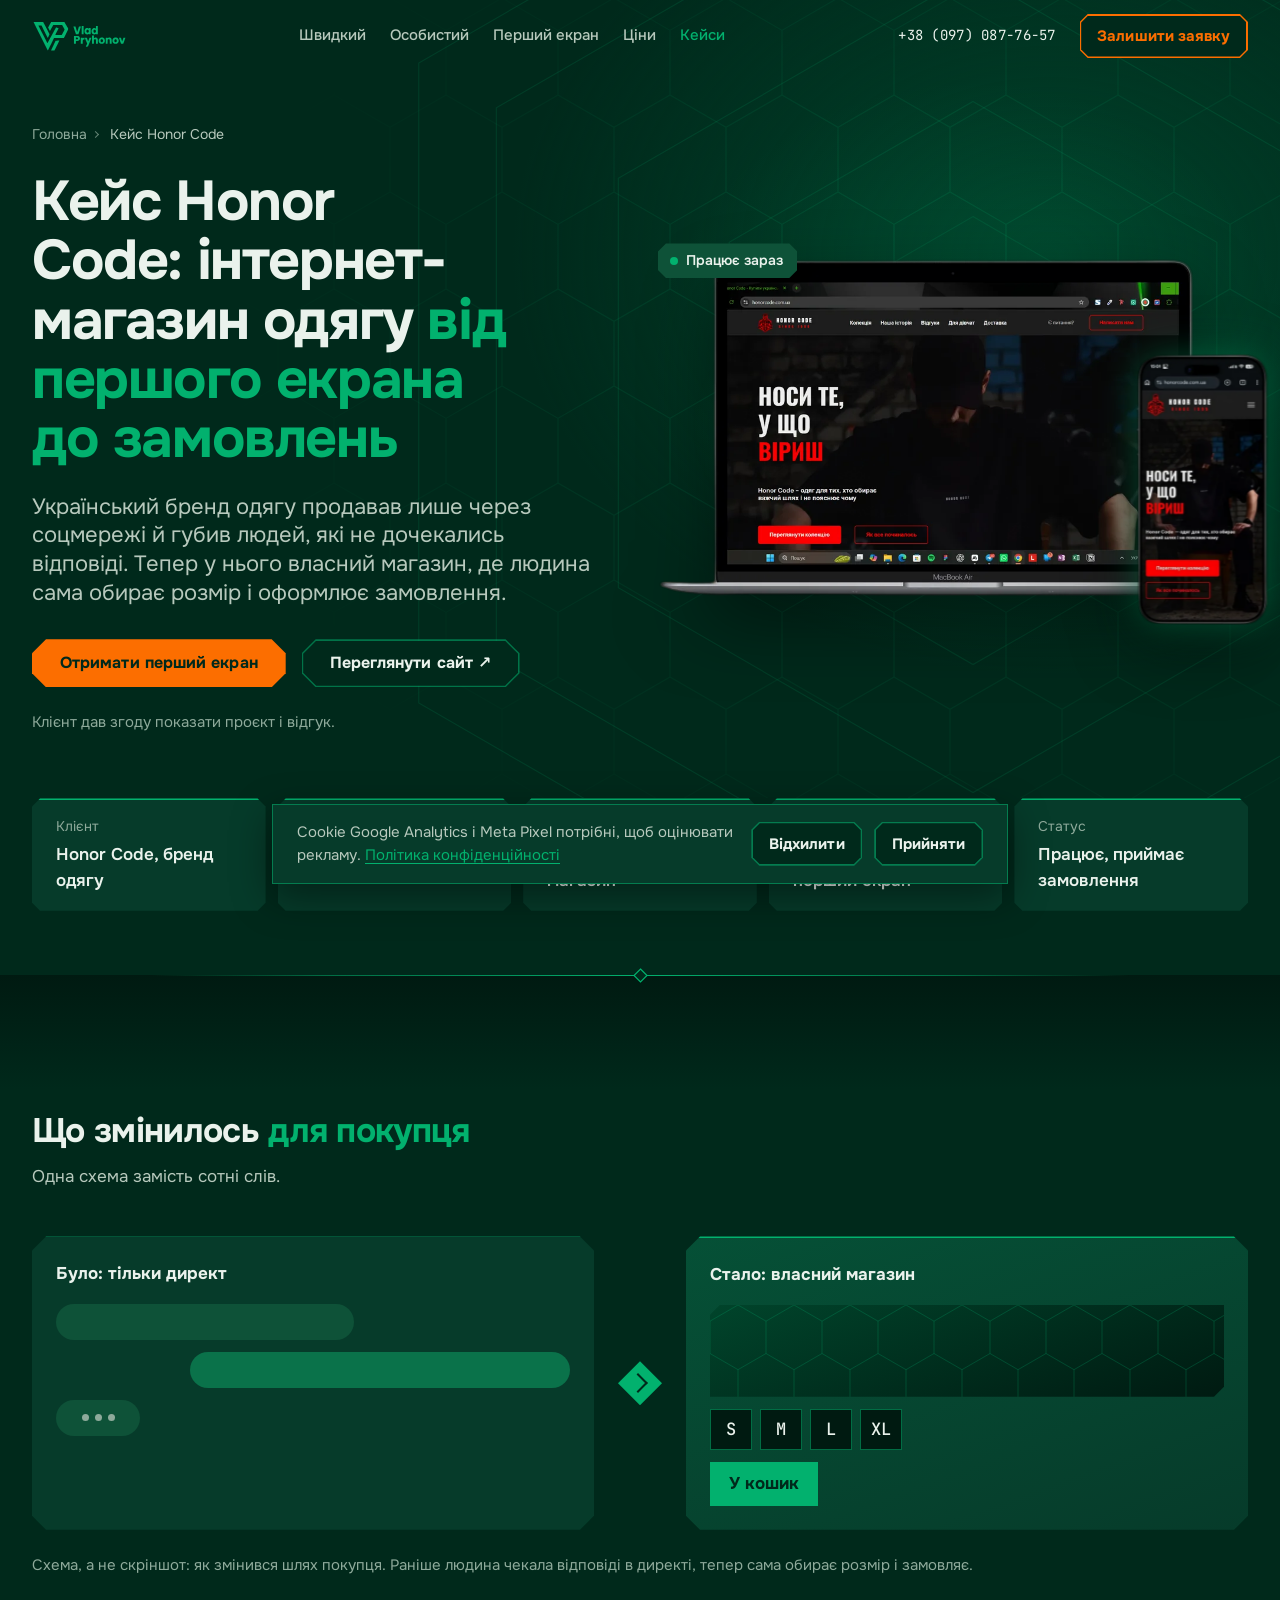
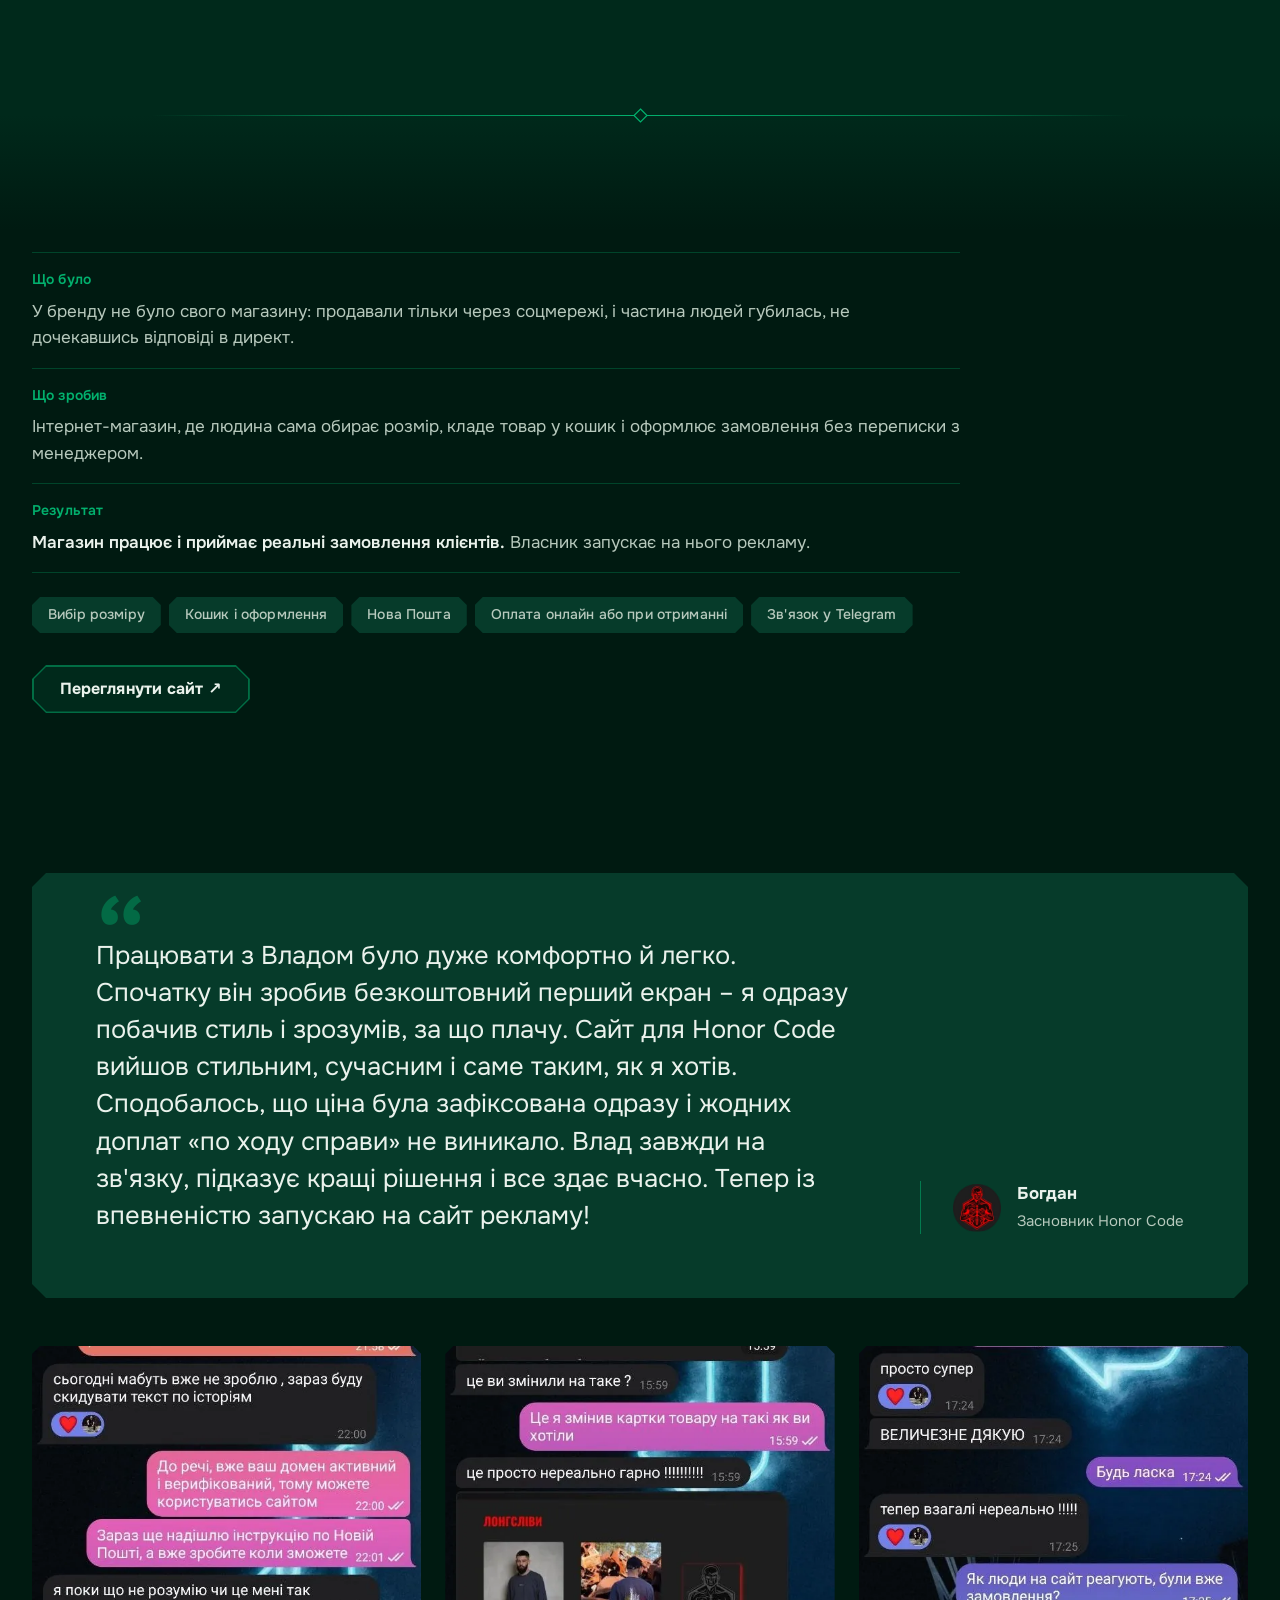
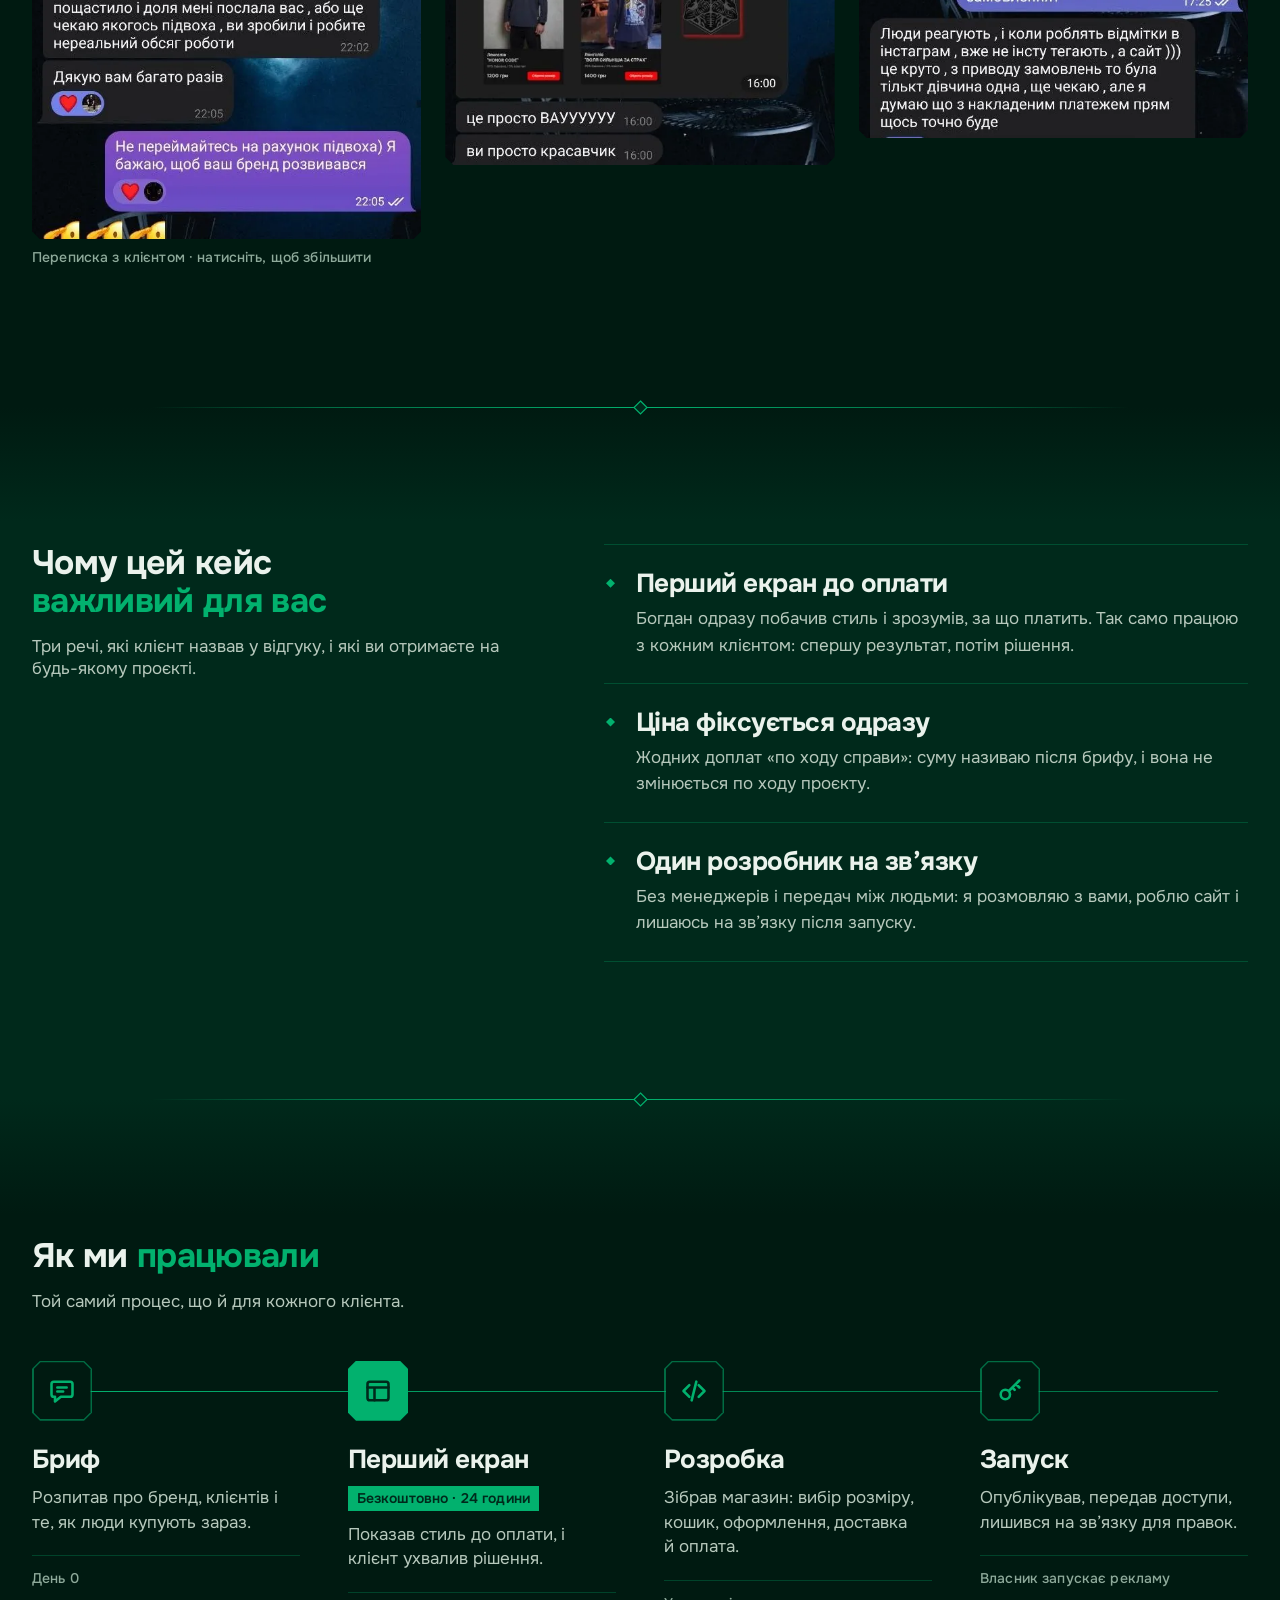
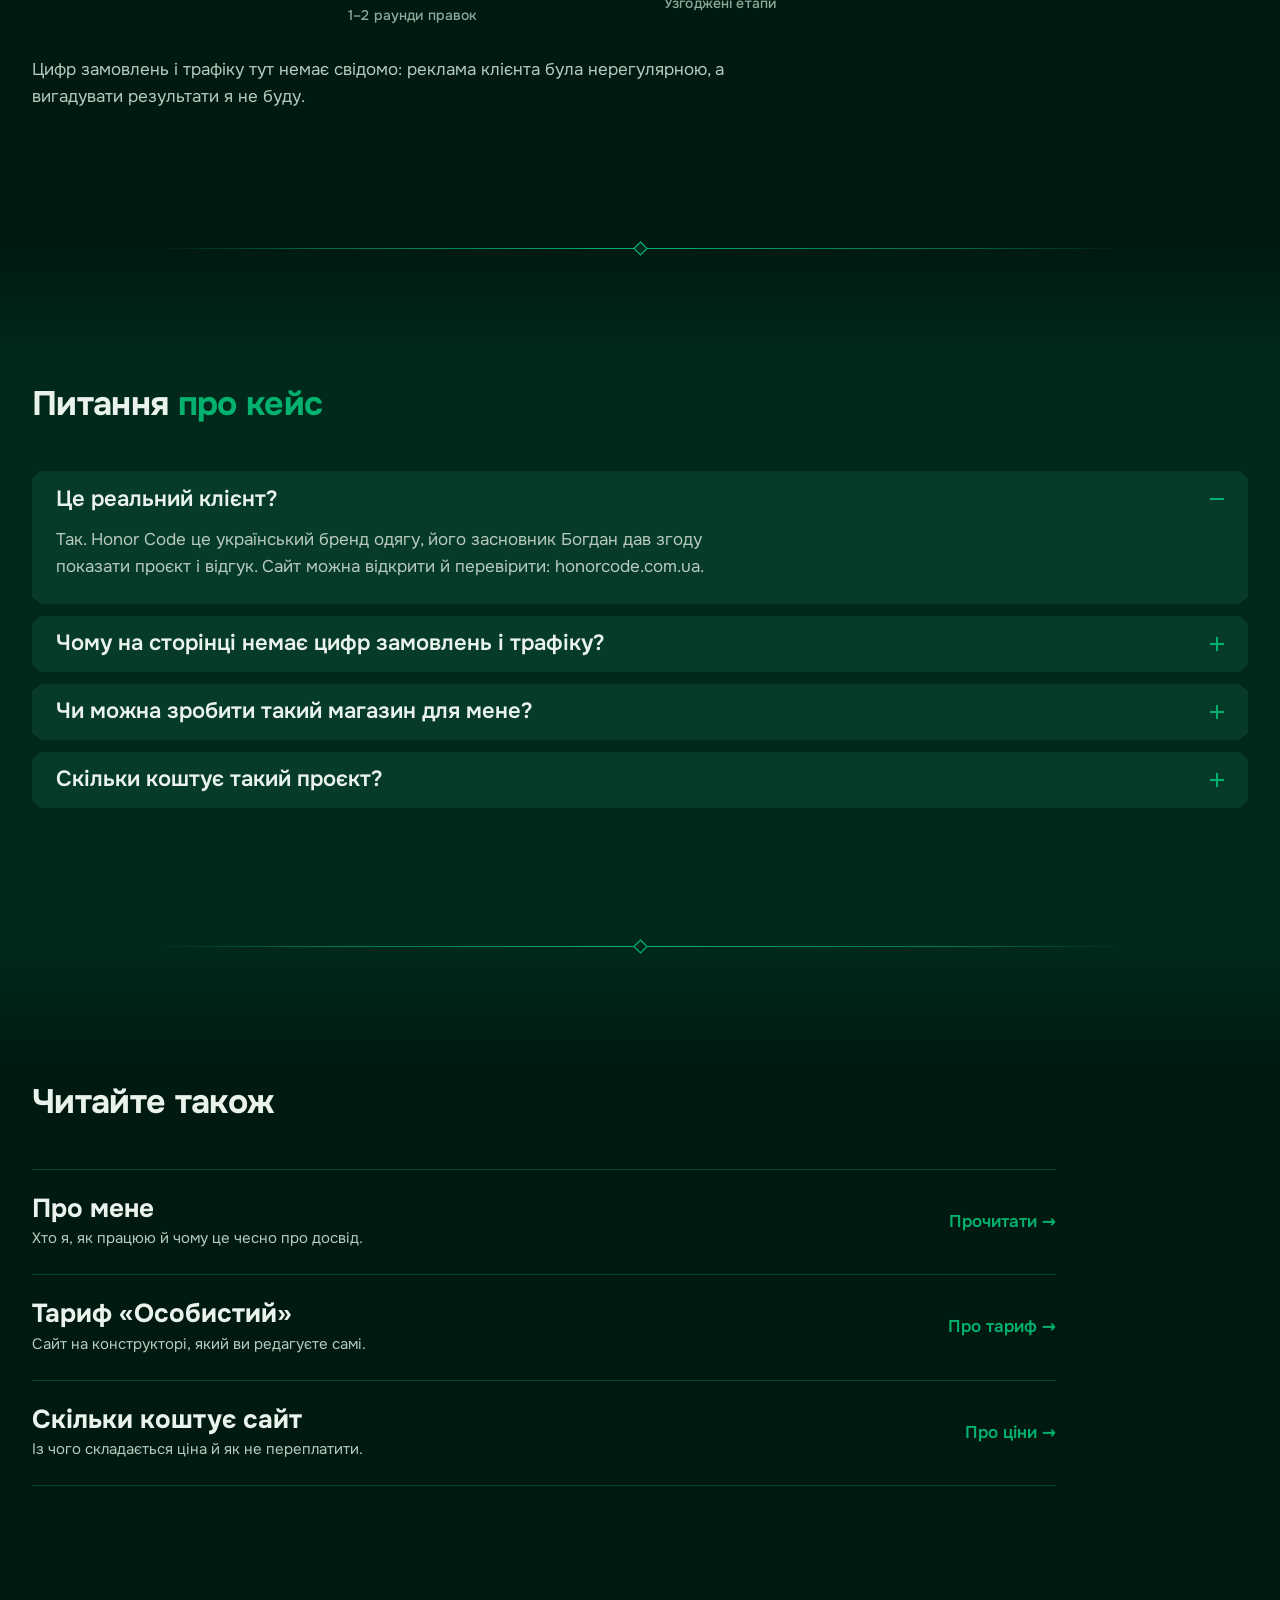
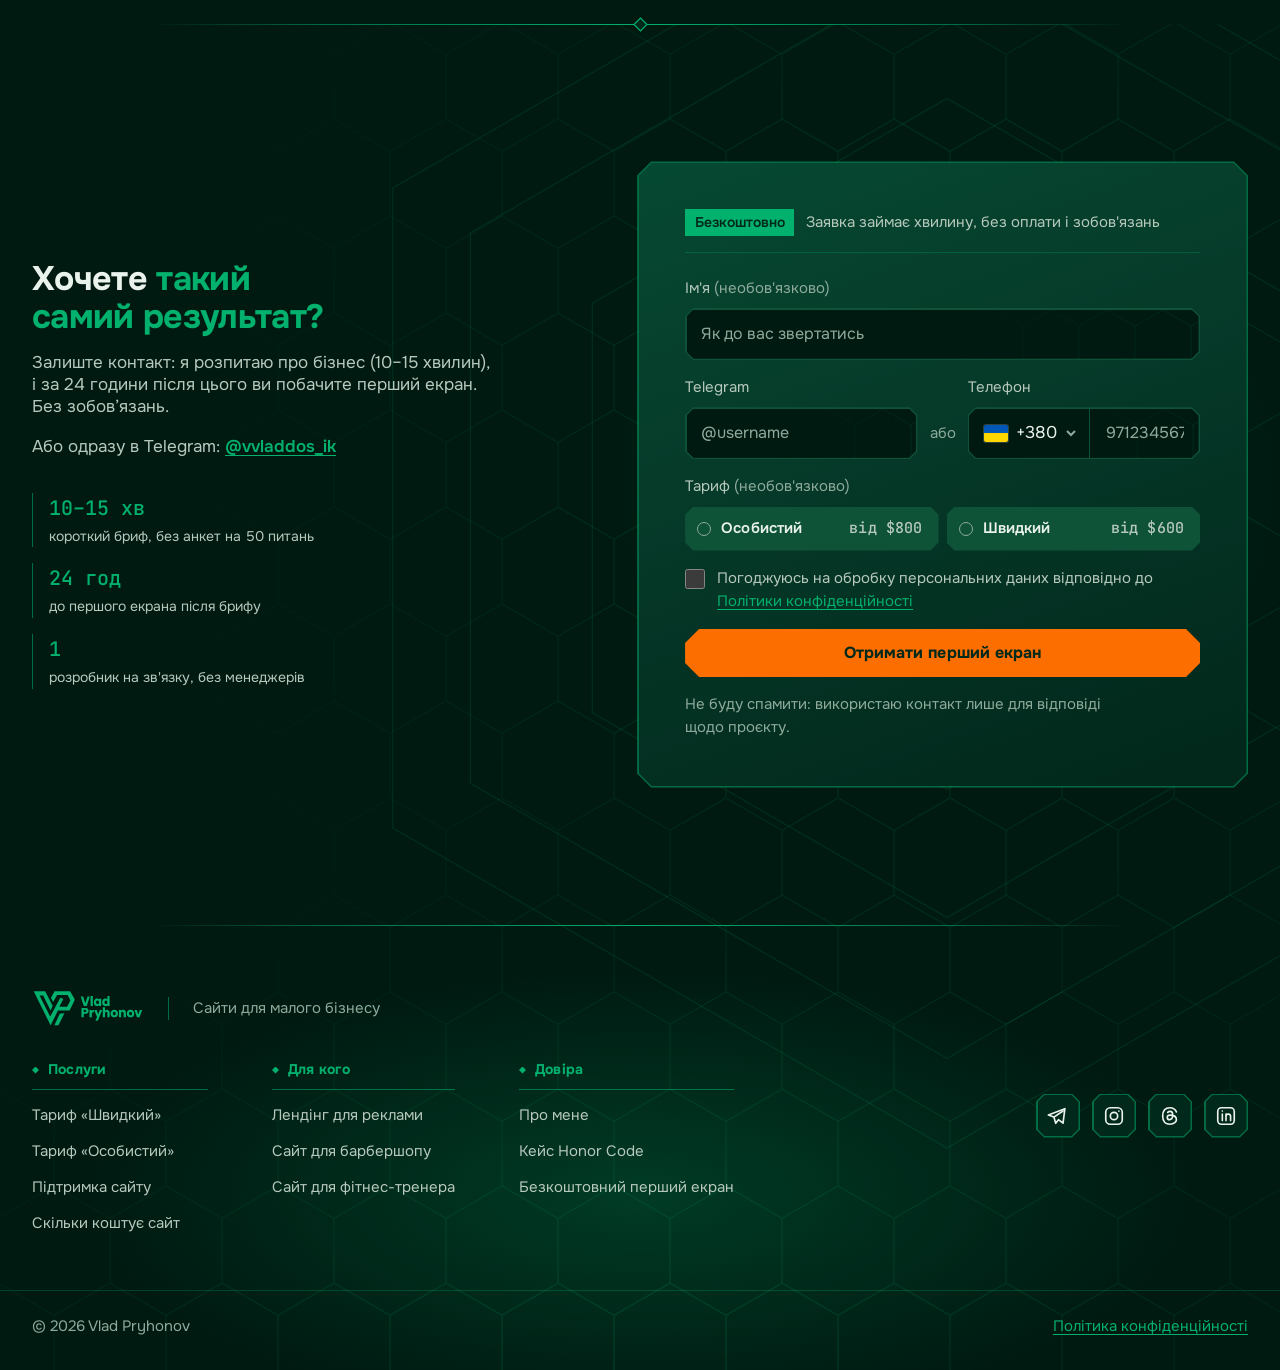
==== commit 7a7dd3ba: "Stage 3: individual visuals per page, new About hero, footer polish - Hero visuals: device mockups w" ====
--- a/keis-honor-code/index.html
+++ b/keis-honor-code/index.html
@@ -33,15 +33,15 @@
 <meta name="twitter:image" content="https://pryhonov.com/img/og-case-1.jpg">
 <script src="/js/boot.js"></script>
 <link rel="preload" as="font" type="font/woff2" href="/fonts/onest-400-cyrillic.woff2" crossorigin>
-<link rel="stylesheet" href="/css/fonts.css?v=20261120i">
-<link rel="stylesheet" href="/css/tokens.css?v=20261120i">
-<link rel="stylesheet" href="/css/base.css?v=20261120i">
-<link rel="stylesheet" href="/css/components.css?v=20261120i">
-<link rel="stylesheet" href="/css/header.css?v=20261120i">
-<link rel="stylesheet" href="/css/case.css?v=20261120i">
-<link rel="stylesheet" href="/css/sections.css?v=20261120i">
-<link rel="stylesheet" href="/css/process.css?v=20261120i">
-<link rel="stylesheet" href="/css/pages.css?v=20261120i">
+<link rel="stylesheet" href="/css/fonts.css?v=20261120l">
+<link rel="stylesheet" href="/css/tokens.css?v=20261120l">
+<link rel="stylesheet" href="/css/base.css?v=20261120l">
+<link rel="stylesheet" href="/css/components.css?v=20261120l">
+<link rel="stylesheet" href="/css/header.css?v=20261120l">
+<link rel="stylesheet" href="/css/case.css?v=20261120l">
+<link rel="stylesheet" href="/css/sections.css?v=20261120l">
+<link rel="stylesheet" href="/css/process.css?v=20261120l">
+<link rel="stylesheet" href="/css/pages.css?v=20261120l">
 <script type="application/ld+json">
 {
   "@context": "https://schema.org",
@@ -104,14 +104,6 @@
         },
         {
           "@type": "Question",
-          "name": "Це ваш єдиний проєкт?",
-          "acceptedAnswer": {
-            "@type": "Answer",
-            "text": "На цей момент це єдиний реальний кейс. Решта прикладів на сайті позначені як «Демо»: це навчальні проєкти без клієнта, а не виконані замовлення."
-          }
-        },
-        {
-          "@type": "Question",
           "name": "Чому на сторінці немає цифр замовлень і трафіку?",
           "acceptedAnswer": {
             "@type": "Answer",
@@ -175,24 +167,42 @@
       <div class="pactions"><a class="btn btn--primary" href="#contact" data-track="cta_case">Отримати перший екран</a><a class="btn btn--ghost" href="https://honorcode.com.ua">Переглянути сайт ↗</a></div>
       <p class="pnote">Клієнт дав згоду показати проєкт і відгук.</p>
     </div>
-    <aside class="spec chamfer reveal" aria-label="Специфікація">
-      <div class="spec__head"><b>Проєкт</b><span>Honor Code</span></div>
-      <dl class="spec__rows"><div><dt>Клієнт</dt><dd class="is-text">Honor Code, бренд одягу</dd></div><div><dt>Ніша</dt><dd class="is-text">Одяг</dd></div><div><dt>Задача</dt><dd class="is-text">Власний інтернет-магазин</dd></div><div><dt>Старт</dt><dd class="is-text">Безкоштовний перший екран</dd></div><div><dt>Статус</dt><dd class="is-text">Працює, приймає замовлення</dd></div></dl>
-      <p class="spec__note">Єдиний реальний кейс на цей момент. Цифр замовлень немає свідомо.</p>
-    </aside>
-  </div>
-</section>
-
-<section class="section psec" id="project">
+    <div class="dev dev--case reveal" data-live data-tilt>
+      <span class="dev__glow" aria-hidden="true"></span>
+      <div class="dev__tilt">
+        <img class="dev__laptop" src="/img/case/honor-laptop.webp" width="1000" height="574" alt="Сайт Honor Code на ноутбуці: перший екран із заголовком «Носи те, у що віриш»">
+        <img class="dev__phone" src="/img/case/honor-phone.webp" width="300" height="612" alt="Сайт Honor Code на телефоні">
+      </div>
+      <span class="dev__badge">Працює зараз</span>
+    </div>
+  </div>
+</section>
+
+<section class="psec fband-sec" aria-label="Коротко"><div class="wrap"><dl class="fband reveal"><div><dt>Клієнт</dt><dd class="is-text">Honor Code, бренд одягу</dd></div><div><dt>Ніша</dt><dd class="is-text">Одяг</dd></div><div><dt>Задача</dt><dd class="is-text">Власний інтернет-магазин</dd></div><div><dt>Старт</dt><dd class="is-text">Безкоштовний перший екран</dd></div><div><dt>Статус</dt><dd class="is-text">Працює, приймає замовлення</dd></div></dl></div></section>
+
+<section class="section psec" id="ba" aria-labelledby="ba-title">
+  <div class="wrap">
+    <header class="section-head reveal"><h2 id="ba-title">Що змінилось <em>для покупця</em></h2><p class="section-head__lead">Одна схема замість сотні слів.</p></header>
+    <figure class="ba reveal" data-live>
+      <div class="ba__pane" aria-hidden="true">
+        <p class="ba__cap">Було: тільки директ</p>
+        <div class="ba__chat"><i class="b1"></i><i class="b2"></i><i class="b3"><s></s><s></s><s></s></i></div>
+      </div>
+      <div class="ba__arrow" aria-hidden="true"><i></i></div>
+      <div class="ba__pane ba__pane--after" aria-hidden="true">
+        <p class="ba__cap">Стало: власний магазин</p>
+        <div class="ba__shop"><div class="ba__img"></div><div class="ba__sizes"><b>S</b><b>M</b><b>L</b><b>XL</b></div><div class="ba__btn">У кошик</div></div>
+      </div>
+      <figcaption>Схема, а не скріншот: як змінився шлях покупця. Раніше людина чекала відповіді в директі, тепер сама обирає розмір і замовляє.</figcaption>
+    </figure>
+  </div>
+</section>
+
+<section class="section psec section--deep" id="project">
   <div class="wrap">
     <div class="case-wrap">
 <div class="case__grid">
         <!-- Мокап стоїть у DOM першим: на мобільному порядок «заголовок, підзаголовок, мокап, розбір»; на десктопі колонки задано в case.css -->
-        <figure class="case__visual reveal">
-          <img class="case__laptop" src="/img/case/honor-laptop.webp" width="1000" height="574" loading="lazy" alt="Сайт Honor Code на ноутбуці: перший екран із заголовком «Носи те, у що віриш»">
-          <img class="case__phone" src="/img/case/honor-phone.webp" width="300" height="612" loading="lazy" alt="Сайт Honor Code на телефоні">
-        </figure>
-
         <div class="case__info reveal">
           <dl class="case__rows">
             <div><dt>Що було</dt><dd>У бренду не було свого магазину: продавали тільки через соцмережі, і частина людей губилась, не дочекавшись відповіді в директ.</dd></div>
@@ -207,7 +217,6 @@
             <li class="chip">Зв'язок у Telegram</li>
           </ul>
           <a class="btn btn--ghost" href="https://honorcode.com.ua" target="_blank" rel="noopener">Переглянути сайт ↗</a>
-          <a class="btn btn--ghost" href="keis-honor-code/" data-track="case_more">Докладніше про кейс</a>
         </div>
       </div>
 
@@ -239,7 +248,7 @@
   </div>
 </section>
 
-<section class="section psec section--deep" id="why" aria-labelledby="why-title">
+<section class="section psec" id="why" aria-labelledby="why-title">
   <div class="wrap">
     <div class="split">
     <header class="section-head reveal"><h2 id="why-title">Чому цей кейс <em>важливий для вас</em></h2><p class="section-head__lead">Три речі, які клієнт назвав у відгуку, і які ви отримаєте на будь-якому проєкті.</p></header>
@@ -248,7 +257,7 @@
   </div>
 </section>
 
-<section class="section psec" id="flow" aria-labelledby="flow-title">
+<section class="section psec section--deep" id="flow" aria-labelledby="flow-title">
   <div class="wrap">
     <header class="section-head reveal"><h2 id="flow-title">Як ми <em>працювали</em></h2><p class="section-head__lead">Той самий процес, що й для кожного клієнта.</p></header>
     <ol class="steps reveal"><li class="step"><span class="step__node" aria-hidden="true"><svg viewBox="0 0 24 24"><path d="M5 4h14a2 2 0 012 2v9a2 2 0 01-2 2h-8l-5 4v-4H5a2 2 0 01-2-2V6a2 2 0 012-2z"/><path d="M8 9h8M8 12.5h5"/></svg></span><h3>Бриф</h3><p>Розпитав про бренд, клієнтів і те, як люди купують зараз.</p><p class="step__meta">День 0</p></li><li class="step step--hook"><span class="step__node" aria-hidden="true"><svg viewBox="0 0 24 24"><rect x="3" y="4" width="18" height="16" rx="2"/><path d="M3 9h18M9 9v11"/></svg></span><h3>Перший екран</h3><span class="step__tag">Безкоштовно · 24 години</span><p>Показав стиль до оплати, і клієнт ухвалив рішення.</p><p class="step__meta">1–2 раунди правок</p></li><li class="step"><span class="step__node" aria-hidden="true"><svg viewBox="0 0 24 24"><path d="M8 7l-5 5 5 5M16 7l5 5-5 5M14 4l-4 16"/></svg></span><h3>Розробка</h3><p>Зібрав магазин: вибір розміру, кошик, оформлення, доставка й оплата.</p><p class="step__meta">Узгоджені етапи</p></li><li class="step"><span class="step__node" aria-hidden="true"><svg viewBox="0 0 24 24"><circle cx="8" cy="15" r="4"/><path d="M11 12l9-9M17 6l3 3M14 9l2 2"/></svg></span><h3>Запуск</h3><p>Опублікував, передав доступи, лишився на зв’язку для правок.</p><p class="step__meta">Власник запускає рекламу</p></li></ol>
@@ -256,17 +265,13 @@
   </div>
 </section>
 
-<section class="section psec section--deep" id="faq" aria-labelledby="faq-title">
+<section class="section psec" id="faq" aria-labelledby="faq-title">
   <div class="wrap">
     <header class="section-head reveal"><h2 id="faq-title">Питання <em>про кейс</em></h2></header>
     <div class="faq__list reveal">
       <details name="faq" class="qa chamfer chamfer-sm" open>
         <summary>Це реальний клієнт?</summary>
         <p>Так. Honor Code це український бренд одягу, його засновник Богдан дав згоду показати проєкт і відгук. Сайт можна відкрити й перевірити: honorcode.com.ua.</p>
-      </details>
-      <details name="faq" class="qa chamfer chamfer-sm">
-        <summary>Це ваш єдиний проєкт?</summary>
-        <p>На цей момент це єдиний реальний кейс. Решта прикладів на сайті позначені як «Демо»: це навчальні проєкти без клієнта, а не виконані замовлення.</p>
       </details>
       <details name="faq" class="qa chamfer chamfer-sm">
         <summary>Чому на сторінці немає цифр замовлень і трафіку?</summary>
@@ -284,7 +289,7 @@
   </div>
 </section>
 
-<section class="section psec" aria-labelledby="rel-title">
+<section class="section psec section--deep" aria-labelledby="rel-title">
   <div class="wrap">
     <header class="section-head reveal"><h2 id="rel-title">Читайте також</h2></header>
     <nav class="related reveal" aria-label="Пов'язані сторінки"><a href="/pro-mene/"><b>Про мене</b><span>Хто я, як працюю й чому це чесно про досвід.</span><em>Прочитати →</em></a><a href="/osobystyi-tarif/"><b>Тариф «Особистий»</b><span>Сайт на конструкторі, який ви редагуєте самі.</span><em>Про тариф →</em></a><a href="/skilky-koshtuye-sait/"><b>Скільки коштує сайт</b><span>Із чого складається ціна й як не переплатити.</span><em>Про ціни →</em></a></nav>
@@ -432,10 +437,9 @@
 <footer class="footer">
   <div class="wrap footer__row">
     <div>
-      <a class="footer__brand" href="/" aria-label="Vlad Pryhonov: на головну"><img src="/img/logo.svg" alt="Vlad Pryhonov" width="111" height="38"></a>
-      <p class="footer__tagline">Сайти для малого бізнесу</p>
+      <div class="footer__top"><a class="footer__brand" href="/" aria-label="Vlad Pryhonov: на головну"><img src="/img/logo.svg" alt="Vlad Pryhonov" width="111" height="38"></a><p class="footer__tagline">Сайти для малого бізнесу</p></div>
       <nav class="footer__pages footer__cols" aria-label="Сторінки сайту">
-        <div class="footer__col"><p class="footer__h">Послуги</p><a href="/shvydkyi-tarif/">Тариф «Швидкий»</a><a href="/osobystyi-tarif/">Тариф «Особистий»</a><a href="/pidtrymka-saitu/">Підтримка сайту</a><a href="/skilky-koshtuye-sait/">Скільки коштує сайт</a></div><div class="footer__col"><p class="footer__h">Для кого</p><a href="/lending-dlya-reklamy/">Лендінг для реклами</a><a href="/sait-dlya-barbershopu/">Сайт для барбершопу</a><a href="/sait-dlya-fitnes-trenera/">Сайт для фітнес-тренера</a></div><div class="footer__col"><p class="footer__h">Про мене</p><a href="/pro-mene/">Про мене</a><a href="/keis-honor-code/">Кейс Honor Code</a><a href="/pershyi-ekran/">Безкоштовний перший екран</a></div>
+        <div class="footer__col"><p class="footer__h">Послуги</p><a href="/shvydkyi-tarif/">Тариф «Швидкий»</a><a href="/osobystyi-tarif/">Тариф «Особистий»</a><a href="/pidtrymka-saitu/">Підтримка сайту</a><a href="/skilky-koshtuye-sait/">Скільки коштує сайт</a></div><div class="footer__col"><p class="footer__h">Для кого</p><a href="/lending-dlya-reklamy/">Лендінг для реклами</a><a href="/sait-dlya-barbershopu/">Сайт для барбершопу</a><a href="/sait-dlya-fitnes-trenera/">Сайт для фітнес-тренера</a></div><div class="footer__col"><p class="footer__h">Довіра</p><a href="/pro-mene/">Про мене</a><a href="/keis-honor-code/">Кейс Honor Code</a><a href="/pershyi-ekran/">Безкоштовний перший екран</a></div>
       </nav>
     </div>
     <ul class="social" aria-label="Де мене знайти">
@@ -463,8 +467,8 @@
   <button class="lightbox__close" type="button" aria-label="Закрити">&times;</button>
   <img alt="">
 </dialog>
-<script src="/js/page.js?v=20261120i" defer></script>
-<script src="/js/case.js?v=20261120i" defer></script>
-<script src="/js/site.js?v=20261120i" defer></script>
+<script src="/js/page.js?v=20261120l" defer></script>
+<script src="/js/case.js?v=20261120l" defer></script>
+<script src="/js/site.js?v=20261120l" defer></script>
 </body>
 </html>
--- a/css/sections.css
+++ b/css/sections.css
@@ -509,3 +509,11 @@
 .demos__more a { color: var(--ink); text-decoration: underline; text-underline-offset: 0.2em; }
 @media (hover: hover) { .demos__more a:hover { color: var(--jungle); } }
 
+
+/* ---------- Підвал: гасло праворуч від логотипу, назви колонок виділені ---------- */
+.footer__top { display: flex; flex-wrap: wrap; align-items: center; gap: var(--sp-3) var(--sp-5); }
+.footer__top .footer__tagline { margin: 0; padding-left: var(--sp-5); border-left: 1px solid var(--line-strong); }
+@media (max-width: 559px) { .footer__top .footer__tagline { padding-left: 0; border-left: 0; flex-basis: 100%; } }
+.footer__cols { margin-top: var(--sp-6); gap: var(--sp-6) var(--sp-8); }
+.footer__h { display: flex; align-items: center; gap: 0.55rem; margin: 0 0 var(--sp-2); padding-bottom: var(--sp-2); border-bottom: 1px solid var(--line-strong); font-size: var(--fs-label); font-weight: 700; letter-spacing: 0.02em; color: var(--jungle); }
+.footer__h::before { content: ""; flex: none; width: 7px; height: 7px; background: var(--jungle); clip-path: polygon(50% 0, 100% 50%, 50% 100%, 0 50%); }
--- a/css/pages.css
+++ b/css/pages.css
@@ -231,3 +231,231 @@
 }
 .pactions .plink { display: inline-flex; align-items: center; min-height: var(--tap); }
 
+
+
+/* ==========================================================================
+   ЕТАП 3: візуальні «підписи» сторінок. Усе у словнику сайту (Forest/Jungle, chamfer, hex); анімація лише коли блок у кадрі ([data-live].is-live).
+   ========================================================================== */
+[data-live]:not(.is-live), [data-live]:not(.is-live) *, [data-live]:not(.is-live) *::before, [data-live]:not(.is-live) *::after { animation-play-state: paused !important; }
+
+/* Заголовки таблиці «страх → відповідь» виглядали як пункти: тепер це підписи колонок */
+.cmp--pairs thead th { padding-block: 0.6rem; font-size: var(--fs-label); font-weight: 700; letter-spacing: 0.02em; color: var(--jungle); border-bottom: 1px solid var(--line-strong); }
+
+/* ---------- Смуга фактів під hero (замість картки-специфікації) ---------- */
+.phero:has(+ .fband-sec) { padding-bottom: var(--sp-8); }
+.fband-sec { padding-block: 0 var(--sp-8); background: var(--forest); }
+.fband { display: grid; grid-template-columns: repeat(auto-fit, minmax(10.5rem, 1fr)); gap: var(--sp-3); margin: 0; }
+.fband > div { --c: var(--chamfer-sm); display: grid; gap: 4px; padding: var(--sp-4) var(--sp-5); background: var(--forest-raised); border-top: 2px solid var(--jungle);
+  clip-path: polygon(var(--c) 0, calc(100% - var(--c)) 0, 100% var(--c), 100% calc(100% - var(--c)), calc(100% - var(--c)) 100%, var(--c) 100%, 0 calc(100% - var(--c)), 0 var(--c)); }
+.fband dt { font-size: var(--fs-label); color: var(--ink-mute); }
+.fband dd { margin: 0; font-family: var(--font-mono); font-weight: 500; font-size: 1.0625rem; color: var(--ink); }
+.fband dd.is-price { color: var(--orange-hover); font-size: 1.375rem; }
+.fband dd.is-text { font-family: var(--font-sans); font-weight: 600; font-size: var(--fs-body); }
+
+/* ---------- Пристрій у hero: ноутбук (+ телефон) з нахилом за курсором ---------- */
+@media (min-width: 980px) { .phero:has(.dev, .fan) .phero__grid { grid-template-columns: minmax(0, 1fr) minmax(0, 1.05fr); } }
+.dev { position: relative; isolation: isolate; width: 100%; max-width: 42rem; justify-self: center; perspective: 1400px; }
+.dev__glow { position: absolute; inset: -14% -10%; z-index: -1; background: radial-gradient(closest-side, var(--glow-jungle), transparent 74%); animation: devGlow 6s ease-in-out infinite; }
+@keyframes devGlow { 0%, 100% { opacity: 0.7; scale: 1; } 50% { opacity: 1; scale: 1.06; } }
+.dev__tilt { position: relative; transform-style: preserve-3d; transform: rotateX(var(--rx, 0deg)) rotateY(var(--ry, 0deg)); transition: transform 320ms var(--ease-out); }
+.dev__laptop { display: block; width: 100%; height: auto; filter: drop-shadow(0 28px 36px rgba(0, 0, 0, 0.45)); animation: devFloat 7s ease-in-out infinite; }
+.dev__phone { position: absolute; right: -2%; bottom: -7%; width: 22%; height: auto; filter: drop-shadow(0 0 18px color-mix(in srgb, var(--jungle) 40%, transparent)) drop-shadow(0 18px 28px rgba(0, 0, 0, 0.5)); animation: devFloat 6s ease-in-out -2s infinite; transform: translateZ(40px); }
+@keyframes devFloat { 0%, 100% { translate: 0 0; } 50% { translate: 0 -8px; } }
+.dev__badge { position: absolute; z-index: 3; left: 0; top: -0.9rem; display: inline-flex; align-items: center; gap: 0.5rem; padding: 0.4rem 0.9rem 0.4rem 0.75rem; font-size: var(--fs-label); font-weight: 600; color: var(--ink); background: var(--forest-line);
+  clip-path: polygon(8px 0, calc(100% - 8px) 0, 100% 8px, 100% calc(100% - 8px), calc(100% - 8px) 100%, 8px 100%, 0 calc(100% - 8px), 0 8px); }
+.dev__badge::before { content: ""; width: 8px; height: 8px; border-radius: 50%; background: var(--jungle); animation: pingDot 2s ease-out infinite; }
+@keyframes pingDot { 0% { box-shadow: 0 0 0 0 var(--glow-jungle); } 100% { box-shadow: 0 0 0 9px transparent; } }
+/* Номерні мітки на скріні демо: ті самі цифри в пунктах «На що дивитись у демо» */
+.dpin { position: absolute; z-index: 4; display: grid; place-items: center; width: 28px; height: 28px; translate: -50% -50%; transform: translateZ(60px); font-family: var(--font-mono); font-size: 0.875rem; font-weight: 500; color: var(--on-jungle); background: var(--jungle);
+  clip-path: polygon(50% 0, 100% 50%, 50% 100%, 0 50%); animation: pinBeat 3.6s ease-in-out calc(var(--i) * 0.5s) infinite; }
+@keyframes pinBeat { 0%, 100% { scale: 1; } 12% { scale: 1.3; } 24% { scale: 1; } }
+.rows--num { counter-reset: rn; }
+.rows--num .row { counter-increment: rn; padding-left: 3.2rem; }
+.rows--num .row::before { content: counter(rn); left: 0; top: 1.9rem; width: 26px; height: 26px; display: grid; place-items: center; font-family: var(--font-mono); font-size: 0.8125rem; font-weight: 500; color: var(--on-jungle); }
+.demo-note { margin: var(--sp-5) 0 0; max-width: 40rem; color: var(--ink-mute); font-size: var(--fs-small); }
+.demo-act { margin: var(--sp-4) 0 0; }
+
+/* ---------- Віяло демо в hero «Лендінга для реклами» ---------- */
+.fan { position: relative; isolation: isolate; width: min(100%, 40rem); aspect-ratio: 1000 / 700; justify-self: center; }
+.fan__item { position: absolute; width: 72%; margin: 0; filter: drop-shadow(0 22px 30px rgba(0, 0, 0, 0.45)); transition: translate 500ms var(--ease-out), rotate 500ms var(--ease-out); animation: devFloat 7s ease-in-out infinite; }
+.fan__item img { display: block; width: 100%; height: auto; }
+.fan__item figcaption { position: absolute; left: 7%; bottom: 10%; padding: 0.25rem 0.7rem; font-size: var(--fs-label); font-weight: 600; background: var(--forest-line); color: var(--ink);
+  clip-path: polygon(6px 0, calc(100% - 6px) 0, 100% 6px, 100% calc(100% - 6px), calc(100% - 6px) 100%, 6px 100%, 0 calc(100% - 6px), 0 6px); }
+.fan__item--0 { left: 0; top: 17%; rotate: -7deg; z-index: 1; animation-delay: -1s; }
+.fan__item--1 { left: 14%; top: 0; rotate: 1deg; z-index: 3; }
+.fan__item--2 { right: 0; top: 28%; rotate: 8deg; z-index: 2; animation-delay: -3s; }
+@media (hover: hover) { .fan:hover .fan__item--0 { translate: -4% 2%; } .fan:hover .fan__item--2 { translate: 4% 2%; } .fan:hover .fan__item--1 { translate: 0 -3%; } }
+.fan .dev__badge { top: 0; left: 0; z-index: 5; }
+
+/* ---------- Hero «Про мене»: фото в стилі hero головної (світіння, велике прізвище перед фото) ---------- */
+.phero--photo { padding-bottom: var(--sp-8); }
+.phero--photo .phero__grid { align-items: end; }
+@media (min-width: 980px) { .phero--photo .phero__grid { grid-template-columns: minmax(0, 1.1fr) minmax(0, 0.9fr); } .phero--photo { padding-bottom: var(--sp-7); } }
+.pstage { position: relative; isolation: isolate; justify-self: center; width: min(100%, 27rem); }
+.pstage__photo { aspect-ratio: 1086 / 1190; overflow: hidden; -webkit-mask-image: linear-gradient(to bottom, #000 72%, transparent 100%); mask-image: linear-gradient(to bottom, #000 72%, transparent 100%); }
+.pstage__photo img { display: block; width: 100%; height: auto; }
+.pstage__mark { position: absolute; z-index: 3; left: 50%; bottom: -0.08em; translate: -50% 0; margin: 0; width: max-content; padding: 0.1em 0.08em; font-size: clamp(2.6rem, 6.6vw, 5.4rem); font-weight: 700; line-height: 0.78; letter-spacing: -0.045em; white-space: nowrap; user-select: none; pointer-events: none;
+  background: linear-gradient(to bottom, color-mix(in srgb, var(--ink) 80%, var(--forest)) 10%, color-mix(in srgb, var(--ink) 28%, var(--forest)) 100%); -webkit-background-clip: text; background-clip: text; color: transparent; -webkit-text-fill-color: transparent; }
+
+/* ---------- Кейс: «було → стало» ---------- */
+.case-wrap .case__grid { grid-template-columns: minmax(0, 1fr); }
+.case-wrap .case__info { max-width: 58rem; }
+.ba { display: grid; gap: var(--sp-5); align-items: stretch; margin: 0; }
+@media (min-width: 760px) { .ba { grid-template-columns: minmax(0, 1fr) auto minmax(0, 1fr); } }
+.ba__pane { --c: var(--chamfer); display: grid; gap: var(--sp-4); align-content: start; min-height: 15rem; padding: var(--sp-5); background: var(--forest-raised); border-top: 1px solid var(--line-strong);
+  clip-path: polygon(var(--c) 0, calc(100% - var(--c)) 0, 100% var(--c), 100% calc(100% - var(--c)), calc(100% - var(--c)) 100%, var(--c) 100%, 0 calc(100% - var(--c)), 0 var(--c)); }
+.ba__pane--after { border-top: 2px solid var(--jungle); background: linear-gradient(160deg, color-mix(in srgb, var(--jungle) 18%, var(--forest-raised)), var(--forest-raised)); }
+.ba__cap { margin: 0; font-weight: 650; }
+.ba__chat { display: grid; gap: var(--sp-3); }
+.ba__chat i { display: block; height: 36px; border-radius: 18px; background: var(--forest-line); }
+.ba__chat .b1 { width: 58%; } .ba__chat .b2 { width: 74%; justify-self: end; background: color-mix(in srgb, var(--jungle) 34%, var(--forest-line)); }
+.ba__chat .b3 { width: 84px; display: flex; align-items: center; justify-content: center; gap: 6px; }
+.ba__chat s { width: 7px; height: 7px; border-radius: 50%; background: var(--ink-mute); animation: typeDot 1.2s ease-in-out infinite; }
+.ba__chat s:nth-child(2) { animation-delay: 0.18s; } .ba__chat s:nth-child(3) { animation-delay: 0.36s; }
+@keyframes typeDot { 0%, 60%, 100% { opacity: 0.25; translate: 0 0; } 30% { opacity: 1; translate: 0 -4px; } }
+.ba__arrow { display: grid; place-items: center; }
+.ba__arrow i { width: 44px; height: 44px; background: var(--jungle); clip-path: polygon(50% 0, 100% 50%, 50% 100%, 0 50%); position: relative; animation: arrowNudge 2s ease-in-out infinite; }
+.ba__arrow i::after { content: ""; position: absolute; inset: 0; margin: auto; width: 14px; height: 14px; border-top: 2.5px solid var(--on-jungle); border-right: 2.5px solid var(--on-jungle); rotate: 45deg; translate: -2px 0; }
+@media (max-width: 759px) { .ba__arrow i { rotate: 90deg; } }
+@keyframes arrowNudge { 0%, 100% { translate: 0 0; } 50% { translate: 5px 0; } }
+.ba__shop { display: grid; gap: var(--sp-3); }
+.ba__img { height: 92px; background: url("data:image/svg+xml,%3Csvg xmlns='http://www.w3.org/2000/svg' width='168' height='291' viewBox='0 0 168 291'%3E%3Cpath d='M84 0L168 48.5V145.5L84 194L0 145.5V48.5L84 0M84 194V291' fill='none' stroke='%2302B16E' stroke-opacity='.4' stroke-width='1.8'/%3E%3C/svg%3E") 0 0 / 56px 97px, linear-gradient(160deg, color-mix(in srgb, var(--jungle) 28%, var(--forest-deep)), var(--forest-deep)); clip-path: polygon(10px 0, 100% 0, 100% calc(100% - 10px), calc(100% - 10px) 100%, 0 100%, 0 10px); }
+.ba__sizes { display: flex; gap: var(--sp-2); }
+.ba__sizes b { min-width: 42px; padding: 0.4rem 0.6rem; text-align: center; font-family: var(--font-mono); font-weight: 500; background: var(--forest-deep); border: 1px solid var(--line-strong); animation: sizeOn 6s ease-in-out infinite; }
+.ba__sizes b:nth-child(2) { animation-delay: 1.5s; } .ba__sizes b:nth-child(3) { animation-delay: 3s; } .ba__sizes b:nth-child(4) { animation-delay: 4.5s; }
+@keyframes sizeOn { 0%, 22%, 100% { background: var(--forest-deep); color: var(--ink); border-color: var(--line-strong); } 4%, 20% { background: var(--jungle); color: var(--on-jungle); border-color: var(--jungle); } }
+.ba__btn { justify-self: start; padding: 0.55rem 1.2rem; font-weight: 650; color: var(--on-jungle); background: var(--jungle); animation: btnBeat 6s ease-in-out infinite; }
+@keyframes btnBeat { 0%, 90%, 100% { filter: none; } 94% { filter: brightness(1.25) drop-shadow(0 0 10px var(--glow-jungle)); } }
+.ba figcaption { grid-column: 1 / -1; color: var(--ink-mute); font-size: var(--fs-small); }
+
+/* ---------- Лендінг для реклами: шлях «оголошення → лендінг → заявка» ---------- */
+.funnel { display: grid; grid-template-columns: minmax(0, 1fr) auto minmax(0, 1fr) auto minmax(0, 1fr); align-items: center; gap: var(--sp-2); margin-top: var(--sp-6); }
+.funnel__node { --c: var(--chamfer-sm); display: grid; gap: 2px; padding: var(--sp-4); background: var(--forest-raised); border-top: 1px solid var(--line-strong);
+  clip-path: polygon(var(--c) 0, calc(100% - var(--c)) 0, 100% var(--c), 100% calc(100% - var(--c)), calc(100% - var(--c)) 100%, var(--c) 100%, 0 calc(100% - var(--c)), 0 var(--c)); }
+.funnel__node b { font-size: 1.0625rem; font-weight: 650; }
+.funnel__node span { font-size: var(--fs-label); color: var(--ink-soft); line-height: 1.3; }
+.funnel__node--mid { background: var(--jungle); border-top-color: var(--jungle); } .funnel__node--mid b, .funnel__node--mid span { color: var(--on-jungle); }
+.funnel__link { position: relative; display: block; width: clamp(20px, 3.4vw, 48px); height: 2px; background: var(--line-strong); }
+.funnel__link u { position: absolute; left: 0; top: -3px; width: 8px; height: 8px; background: var(--jungle); clip-path: polygon(50% 0, 100% 50%, 50% 100%, 0 50%); animation: packet 2.4s linear infinite; }
+.funnel__node--mid + .funnel__link u { animation-delay: 0.8s; }
+@keyframes packet { 0% { left: 0; opacity: 0; } 12%, 88% { opacity: 1; } 100% { left: calc(100% - 8px); opacity: 0; } }
+@media (max-width: 639px) {
+  .funnel { grid-template-columns: minmax(0, 1fr); justify-items: stretch; }
+  .funnel__link { width: 2px; height: 26px; justify-self: center; }
+  .funnel__link u { left: -3px; top: 0; animation-name: packetY; }
+}
+@keyframes packetY { 0% { top: 0; opacity: 0; } 12%, 88% { opacity: 1; } 100% { top: calc(100% - 8px); opacity: 0; } }
+
+/* ---------- «Швидкий»: циферблат PageSpeed ---------- */
+.speedwrap { display: grid; gap: var(--sp-6); align-items: center; }
+@media (min-width: 900px) { .speedwrap { grid-template-columns: minmax(0, 20rem) minmax(0, 1fr); gap: var(--sp-8); } .speedwrap .speed__grid { grid-template-columns: repeat(2, minmax(0, 1fr)); } .speedwrap .speed__item:last-child { grid-column: 1 / -1; } }
+.gauge { display: grid; gap: var(--sp-4); justify-items: center; text-align: center; }
+.gauge__dial { position: relative; width: min(100%, 17rem); aspect-ratio: 1; }
+.gauge svg { width: 100%; height: 100%; overflow: visible; }
+.gauge__track, .gauge__arc { fill: none; stroke-width: 12; transform: rotate(-90deg); transform-origin: 50% 50%; transform-box: fill-box; }
+.gauge__track { stroke: var(--forest-line); }
+.gauge__arc { stroke: var(--jungle); stroke-linecap: round; stroke-dasharray: 0 100; transition: stroke-dasharray 1.7s var(--ease-out) 150ms; filter: drop-shadow(0 0 8px var(--glow-jungle)); }
+.gauge.is-in .gauge__arc, html.reveal-fallback .gauge__arc { stroke-dasharray: var(--p) 100; }
+.gauge__goal { stroke: var(--ink); stroke-width: 3; stroke-linecap: round; }
+.gauge__in { position: absolute; inset: 0; display: grid; place-content: center; text-align: center; }
+.gauge__in b { font-family: var(--font-mono); font-weight: 500; font-size: clamp(3rem, 2.4rem + 3vw, 4.25rem); line-height: 1; }
+.gauge__in span { font-size: var(--fs-label); color: var(--ink-mute); }
+.gauge__cap { margin: 0; max-width: 24rem; font-size: var(--fs-small); color: var(--ink-soft); }
+.gauge__cap em { font-style: normal; font-family: var(--font-mono); color: var(--jungle); }
+
+/* ---------- «Особистий»: схема редагування ---------- */
+.editor { margin: var(--sp-6) 0 0; background: var(--forest-deep); border: 1px solid var(--line-strong); }
+.editor__bar { display: flex; align-items: center; gap: 6px; padding: 0.6rem 0.9rem; background: var(--forest-raised); border-bottom: 1px solid var(--line); }
+.editor__bar i { width: 9px; height: 9px; border-radius: 50%; background: var(--ink-mute); opacity: 0.55; }
+.editor__bar span { margin-left: auto; font-size: var(--fs-label); color: var(--ink-mute); }
+.editor__body { position: relative; display: grid; gap: var(--sp-3); padding: var(--sp-5); min-height: 13rem; align-content: start; overflow: hidden; }
+.editor__body small { font-size: var(--fs-label); color: var(--ink-mute); }
+.editor__field { position: relative; min-height: 2.9rem; padding: 0.7rem 1rem; font-weight: 600; background: var(--forest); border: 1px solid var(--line-strong); }
+.editor__field .t1, .editor__field .t2 { position: absolute; left: 1rem; top: 0.7rem; }
+.editor__field .t1 { animation: edT1 9s linear infinite; } .editor__field .t2 { opacity: 0; animation: edT2 9s linear infinite; }
+.editor__field .caret { position: absolute; left: calc(1rem + 13ch); top: 0.65rem; width: 2px; height: 1.5rem; background: var(--jungle); opacity: 0; animation: edCaret 9s linear infinite; }
+.editor__btn { justify-self: start; padding: 0.55rem 1.2rem; font-weight: 650; color: var(--on-jungle); background: var(--jungle); animation: edBtn 9s linear infinite; }
+.editor__ptr { position: absolute; width: 18px; height: 18px; border: 2px solid var(--ink); border-radius: 50%; background: color-mix(in srgb, var(--ink) 18%, transparent); left: 82%; top: 86%; animation: edPtr 9s ease-in-out infinite; }
+.editor__toast { position: absolute; right: var(--sp-4); bottom: var(--sp-4); padding: 0.5rem 0.9rem; font-size: var(--fs-label); font-weight: 600; background: var(--forest-line); color: var(--ink); border-left: 2px solid var(--jungle); opacity: 0; animation: edToast 9s linear infinite; }
+.editor figcaption { padding: 0.7rem 0.9rem; border-top: 1px solid var(--line); font-size: var(--fs-label); color: var(--ink-mute); }
+@keyframes edT1 { 0%, 34% { opacity: 1; } 40%, 100% { opacity: 0; } }
+@keyframes edT2 { 0%, 34% { opacity: 0; } 40%, 94% { opacity: 1; } 100% { opacity: 0; } }
+@keyframes edCaret { 0%, 14% { opacity: 0; } 16%, 38% { opacity: 1; } 40%, 100% { opacity: 0; } }
+@keyframes edBtn { 0%, 54%, 66%, 100% { filter: none; scale: 1; } 60% { filter: brightness(1.3); scale: 0.96; } }
+@keyframes edPtr { 0%, 4% { left: 82%; top: 86%; } 14%, 38% { left: 40%; top: 36%; } 56%, 62% { left: 12%; top: 66%; } 76%, 100% { left: 82%; top: 86%; } }
+@keyframes edToast { 0%, 64% { opacity: 0; translate: 0 8px; } 70%, 90% { opacity: 1; translate: 0 0; } 96%, 100% { opacity: 0; } }
+
+/* ---------- Барбершоп: вибір вільного часу ---------- */
+.slots { margin: var(--sp-6) 0 0; }
+.slots__grid { display: grid; grid-template-columns: repeat(4, minmax(0, 1fr)); gap: var(--sp-2); }
+.slots__grid b { padding: 0.7rem 0.4rem; text-align: center; font-family: var(--font-mono); font-weight: 500; background: var(--forest-raised); border: 1px solid var(--line); }
+.slots__grid .is-taken { opacity: 0.35; text-decoration: line-through; }
+.slots__grid .is-pick { animation: slotPick 7s ease-in-out infinite; }
+@keyframes slotPick { 0%, 34%, 100% { background: var(--forest-raised); color: var(--ink); border-color: var(--line); } 42%, 90% { background: var(--jungle); color: var(--on-jungle); border-color: var(--jungle); } }
+.slots__ok { margin-top: var(--sp-3); padding: 0.65rem 1rem; font-weight: 600; background: var(--forest-line); border-left: 2px solid var(--jungle); opacity: 0; animation: slotOk 7s ease-in-out infinite; }
+@keyframes slotOk { 0%, 44% { opacity: 0; translate: 0 6px; } 52%, 90% { opacity: 1; translate: 0 0; } 98%, 100% { opacity: 0; } }
+.slots figcaption { margin-top: var(--sp-3); font-size: var(--fs-label); color: var(--ink-mute); }
+
+/* ---------- Фітнес-тренер: пульс ---------- */
+.ecg { position: relative; height: 72px; margin: 0 0 var(--sp-6); }
+.ecg::before { content: ""; position: absolute; left: 0; right: 0; top: 50%; border-top: 1px solid var(--line); }
+.ecg svg { position: relative; width: 100%; height: 100%; overflow: visible; }
+.ecg path { fill: none; stroke: var(--jungle); stroke-width: 2.5; stroke-linecap: round; stroke-linejoin: round; vector-effect: non-scaling-stroke; stroke-dasharray: 22 78; filter: drop-shadow(0 0 6px var(--glow-jungle)); animation: ecgRun 4.5s linear infinite; }
+@keyframes ecgRun { from { stroke-dashoffset: 100; } to { stroke-dashoffset: -100; } }
+
+/* ---------- Ціни: сходи ---------- */
+.ladder { display: grid; gap: var(--sp-3); margin: 0 0 var(--sp-7); padding: 0; list-style: none; }
+.ladder__row { display: grid; grid-template-columns: minmax(10rem, 19rem) minmax(0, 1fr) auto; gap: var(--sp-4); align-items: center; }
+.ladder__row span { color: var(--ink-soft); font-size: var(--fs-small); }
+.ladder__row i { justify-self: start; height: 14px; width: 0; background: var(--jungle); clip-path: polygon(0 0, 100% 0, calc(100% - 5px) 100%, 0 100%); transition: width 1.3s var(--ease-out); }
+.ladder__row.is-pers i { background: color-mix(in srgb, var(--jungle) 50%, var(--forest)); }
+.ladder__row:nth-child(2) i { transition-delay: 140ms; } .ladder__row:nth-child(3) i { transition-delay: 280ms; } .ladder__row:nth-child(4) i { transition-delay: 420ms; }
+.ladder.is-in .ladder__row i, html.reveal-fallback .ladder__row i { width: calc(var(--w) * 1%); }
+.ladder__row b { font-family: var(--font-mono); font-weight: 500; color: var(--orange-hover); white-space: nowrap; }
+@media (max-width: 639px) { .ladder__row { grid-template-columns: minmax(0, 1fr) auto; gap: var(--sp-1) var(--sp-3); } .ladder__row i { grid-column: 1 / -1; grid-row: 2; } }
+
+/* ---------- Підтримка: години правок і моніторинг у планах ---------- */
+.hours { display: flex; gap: 4px; }
+.hours i { flex: 1; height: 8px; background: var(--forest-deep); border: 1px solid var(--line-strong); }
+.hours i.on { background: var(--jungle); border-color: var(--jungle); }
+.ping { display: flex; align-items: center; gap: 0.55rem; margin: 0; font-size: var(--fs-label); color: var(--ink-mute); }
+.ping i { width: 8px; height: 8px; border-radius: 50%; background: var(--jungle); animation: pingDot 2s ease-out infinite; }
+
+/* ---------- Перший екран: схема «оживає» ---------- */
+.fscreen .pin { animation: pinBeat 3.6s ease-in-out infinite; }
+.fscreen .pin--2 { animation-delay: 0.5s; } .fscreen .pin--3 { animation-delay: 1s; } .fscreen .pin--4 { animation-delay: 1.5s; } .fscreen .pin--5 { animation-delay: 2s; }
+.fscreen__copy .h, .fscreen__copy .p, .fscreen__copy .b { position: relative; overflow: hidden; }
+.fscreen__copy .h::after, .fscreen__copy .p::after { content: ""; position: absolute; inset: 0; background: linear-gradient(90deg, transparent, rgba(255, 255, 255, 0.35), transparent); translate: -100% 0; animation: shimmer 3.4s ease-in-out infinite; }
+.fscreen__copy .p::after { animation-delay: 0.4s; }
+@keyframes shimmer { 0%, 55% { translate: -100% 0; } 100% { translate: 100% 0; } }
+.fscreen__copy .b { animation: btnBeat 3.6s ease-in-out infinite; }
+@media (hover: hover) { .fscreen-wrap:has(.legend li:nth-child(1):hover) .pin--1, .fscreen-wrap:has(.legend li:nth-child(2):hover) .pin--2, .fscreen-wrap:has(.legend li:nth-child(3):hover) .pin--3, .fscreen-wrap:has(.legend li:nth-child(4):hover) .pin--4, .fscreen-wrap:has(.legend li:nth-child(5):hover) .pin--5 { animation: none; scale: 1.6; } }
+
+/* ---------- «Про мене»: шлях ---------- */
+.path { position: relative; display: grid; gap: var(--sp-6); margin: 0; padding: 0; list-style: none; }
+.path::before { content: ""; position: absolute; left: 19px; top: 8px; bottom: 8px; width: 2px; background: linear-gradient(to bottom, var(--jungle), color-mix(in srgb, var(--jungle) 15%, transparent)); transform-origin: top; transition: transform 1.4s var(--ease-inout); }
+html.js .path.reveal:not(.is-in)::before { transform: scaleY(0); }
+.path__item { position: relative; display: grid; gap: var(--sp-2); align-content: start; padding-left: 4rem; }
+.path__node { position: absolute; left: 0; top: 0; width: 40px; height: 40px; display: grid; place-items: center; font-family: var(--font-mono); font-weight: 500; color: var(--on-jungle); background: var(--jungle); clip-path: polygon(50% 0, 100% 50%, 50% 100%, 0 50%); }
+.path__item:last-child .path__node { animation: nodeGlow 2.6s ease-in-out infinite; }
+@keyframes nodeGlow { 0%, 100% { filter: none; } 50% { filter: drop-shadow(0 0 8px var(--jungle)); } }
+.path__item h3 { font-size: 1.1875rem; line-height: 1.25; font-weight: 650; }
+.path__item p { color: var(--ink-soft); font-size: var(--fs-small); max-width: 24rem; }
+@media (min-width: 900px) {
+  .path { grid-template-columns: repeat(5, minmax(0, 1fr)); gap: var(--sp-5); }
+  .path::before { left: 20px; right: 20px; top: 19px; bottom: auto; width: auto; height: 2px; background: linear-gradient(to right, var(--jungle), color-mix(in srgb, var(--jungle) 15%, transparent)); transform-origin: left; }
+  html.js .path.reveal:not(.is-in)::before { transform: scaleX(0); }
+  .path__item { padding: 3.6rem 0 0; }
+}
+
+/* ---------- Зменшений рух: без циклів, кінцевий стан показано одразу ---------- */
+@media (prefers-reduced-motion: reduce) {
+  [data-live], [data-live] *, [data-live] *::before, [data-live] *::after, .dev__glow, .dev__laptop, .dev__phone, .dev__badge::before, .fan__item, .ping i, .dpin { animation: none !important; }
+  .gauge__arc { stroke-dasharray: var(--p) 100; transition: none; }
+  .ladder__row i { width: calc(var(--w) * 1%); transition: none; }
+  .dev__tilt { transform: none !important; }
+  .editor__field .t1 { opacity: 0; } .editor__field .t2 { opacity: 1; } .editor__toast, .slots__ok { opacity: 1; } .slots__grid .is-pick { background: var(--jungle); color: var(--on-jungle); }
+}
+
+.psec .pgrid + .reveal { margin-top: var(--sp-7); }
+.fband-title { margin: 0 0 var(--sp-4); font-size: var(--fs-label); font-weight: 700; letter-spacing: 0.02em; color: var(--jungle); }
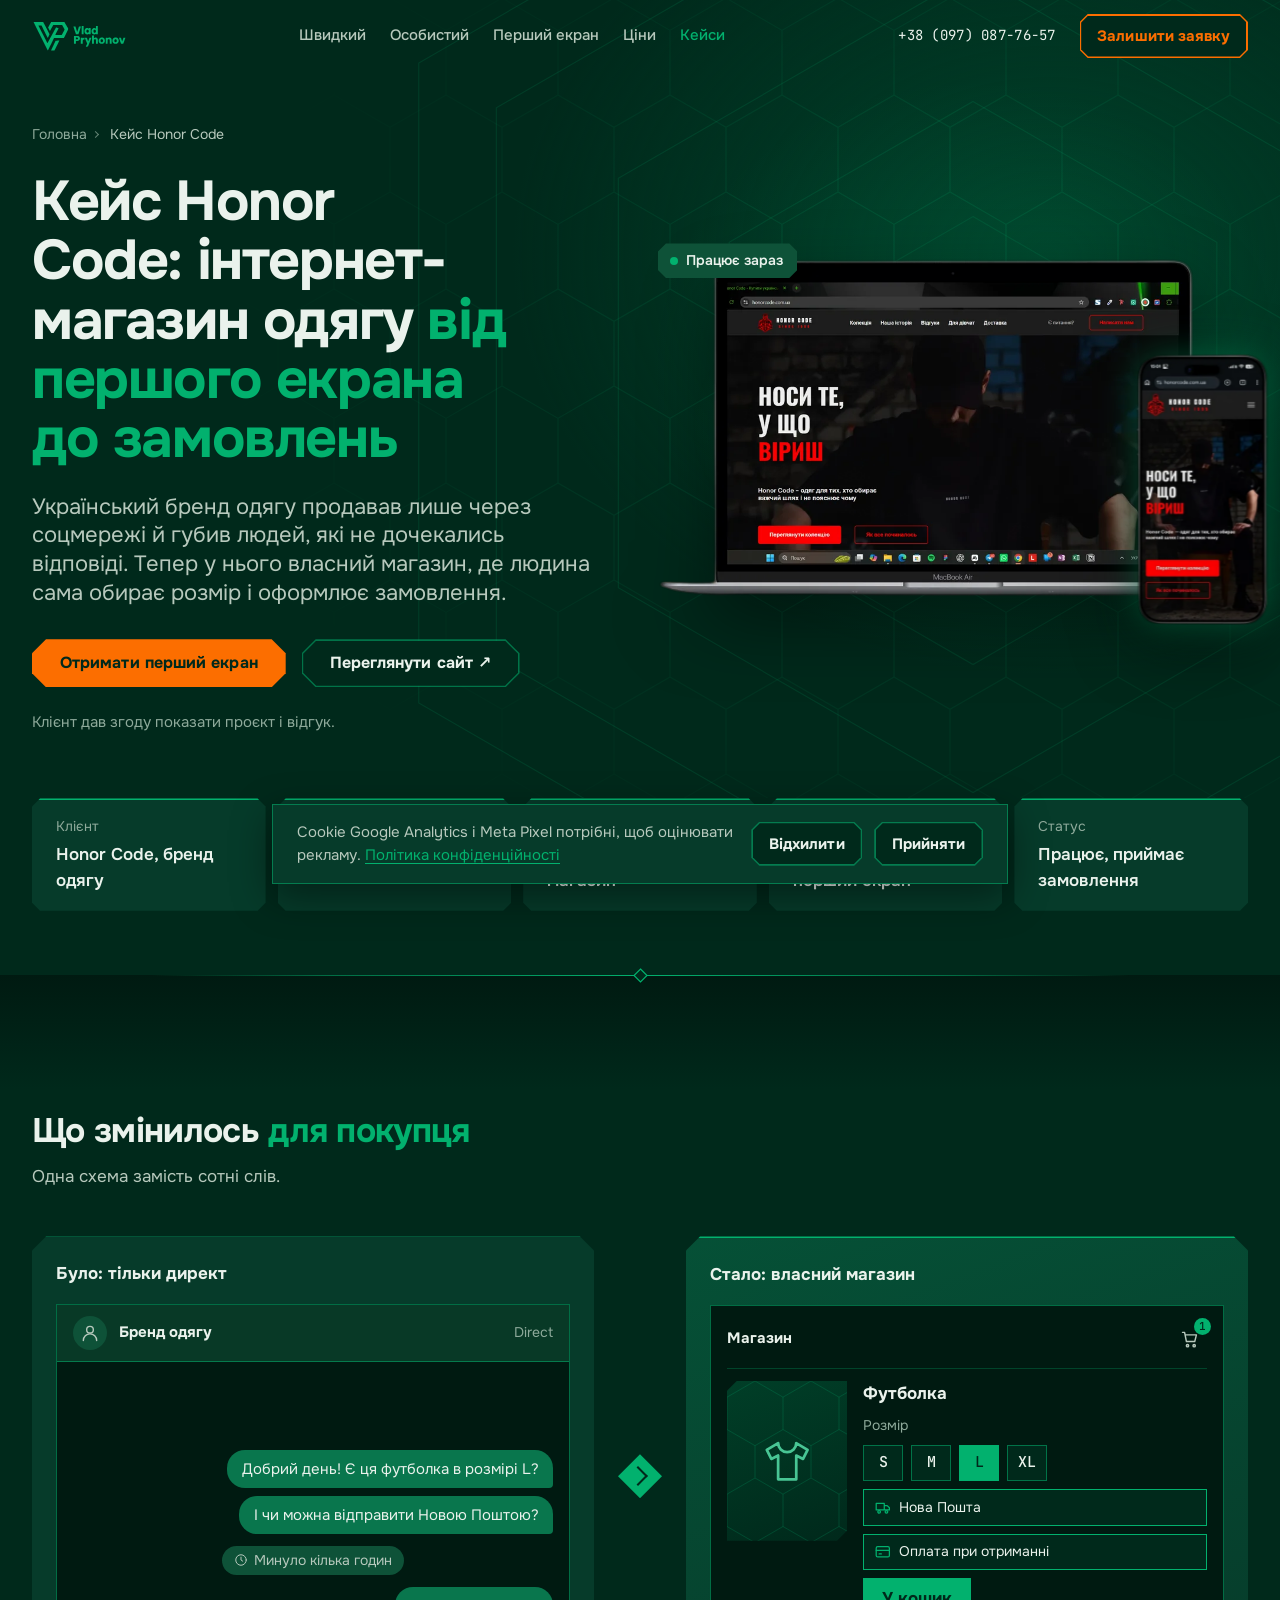
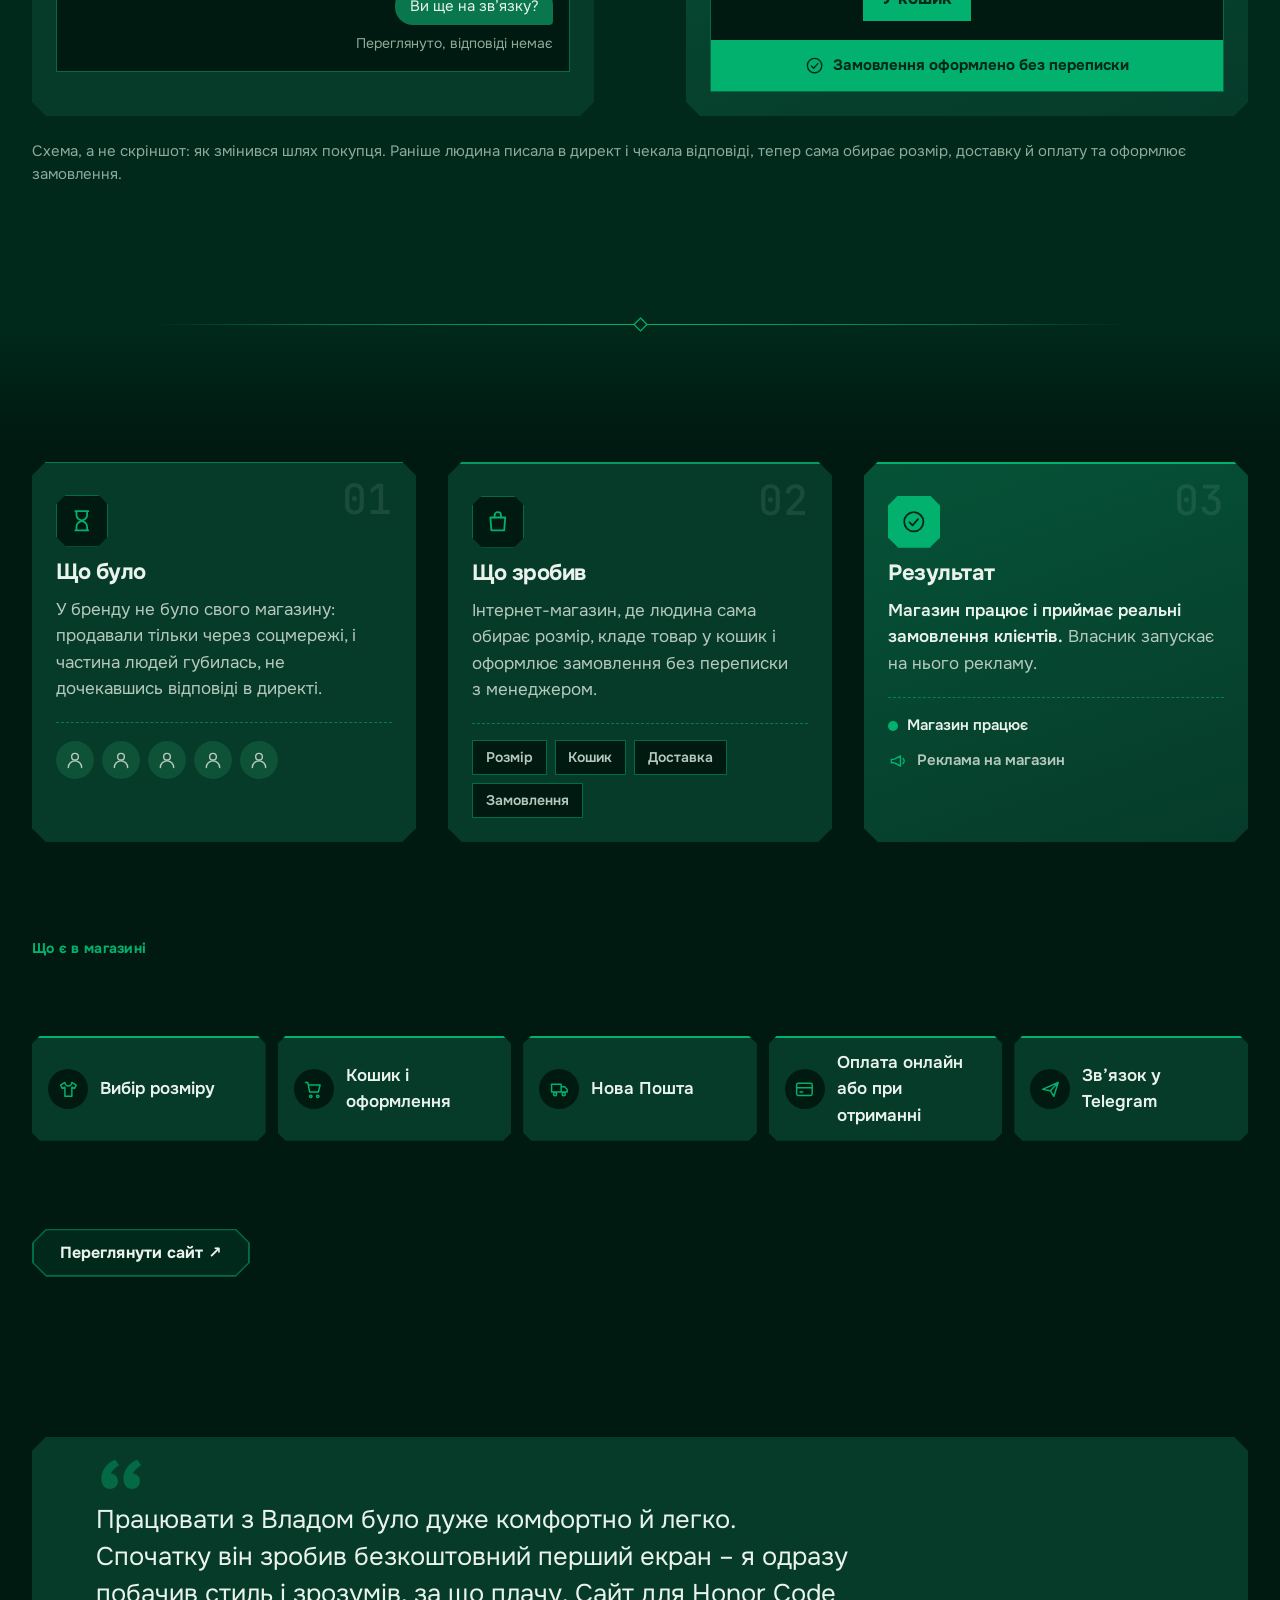
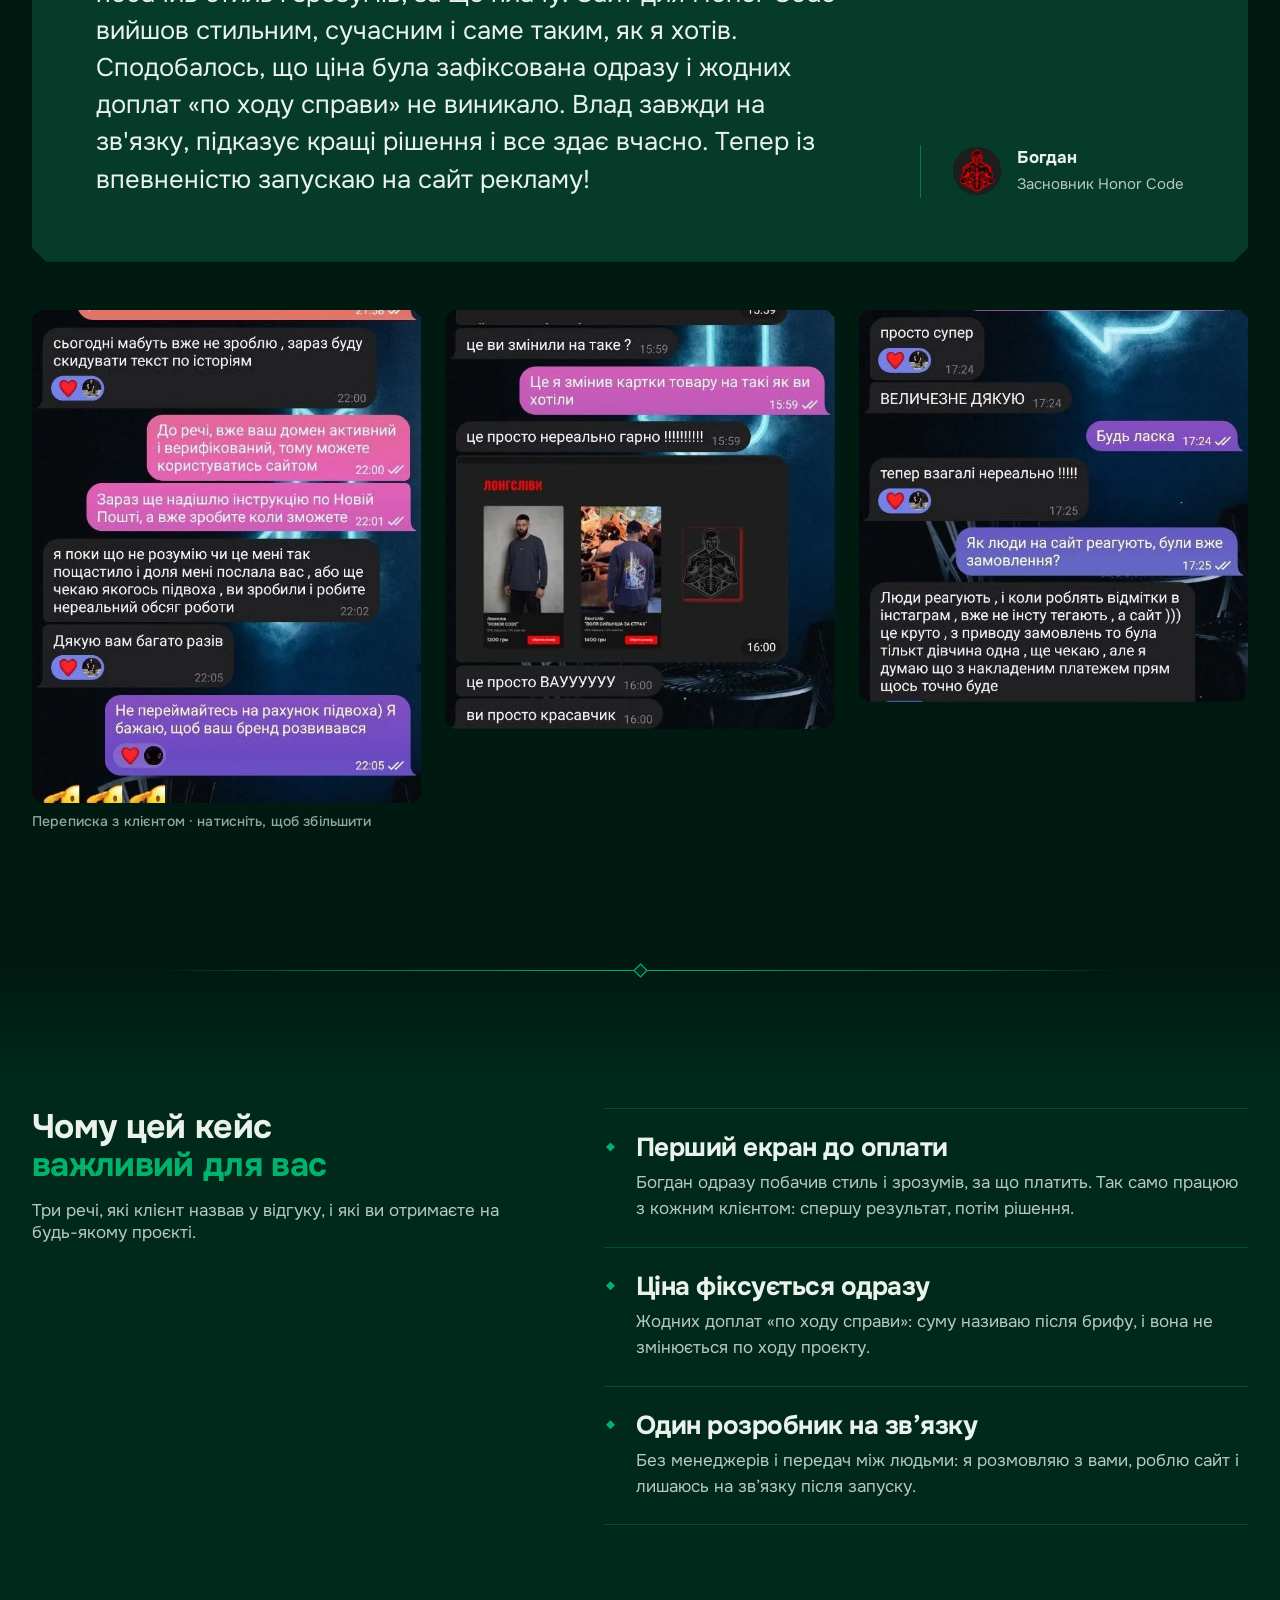
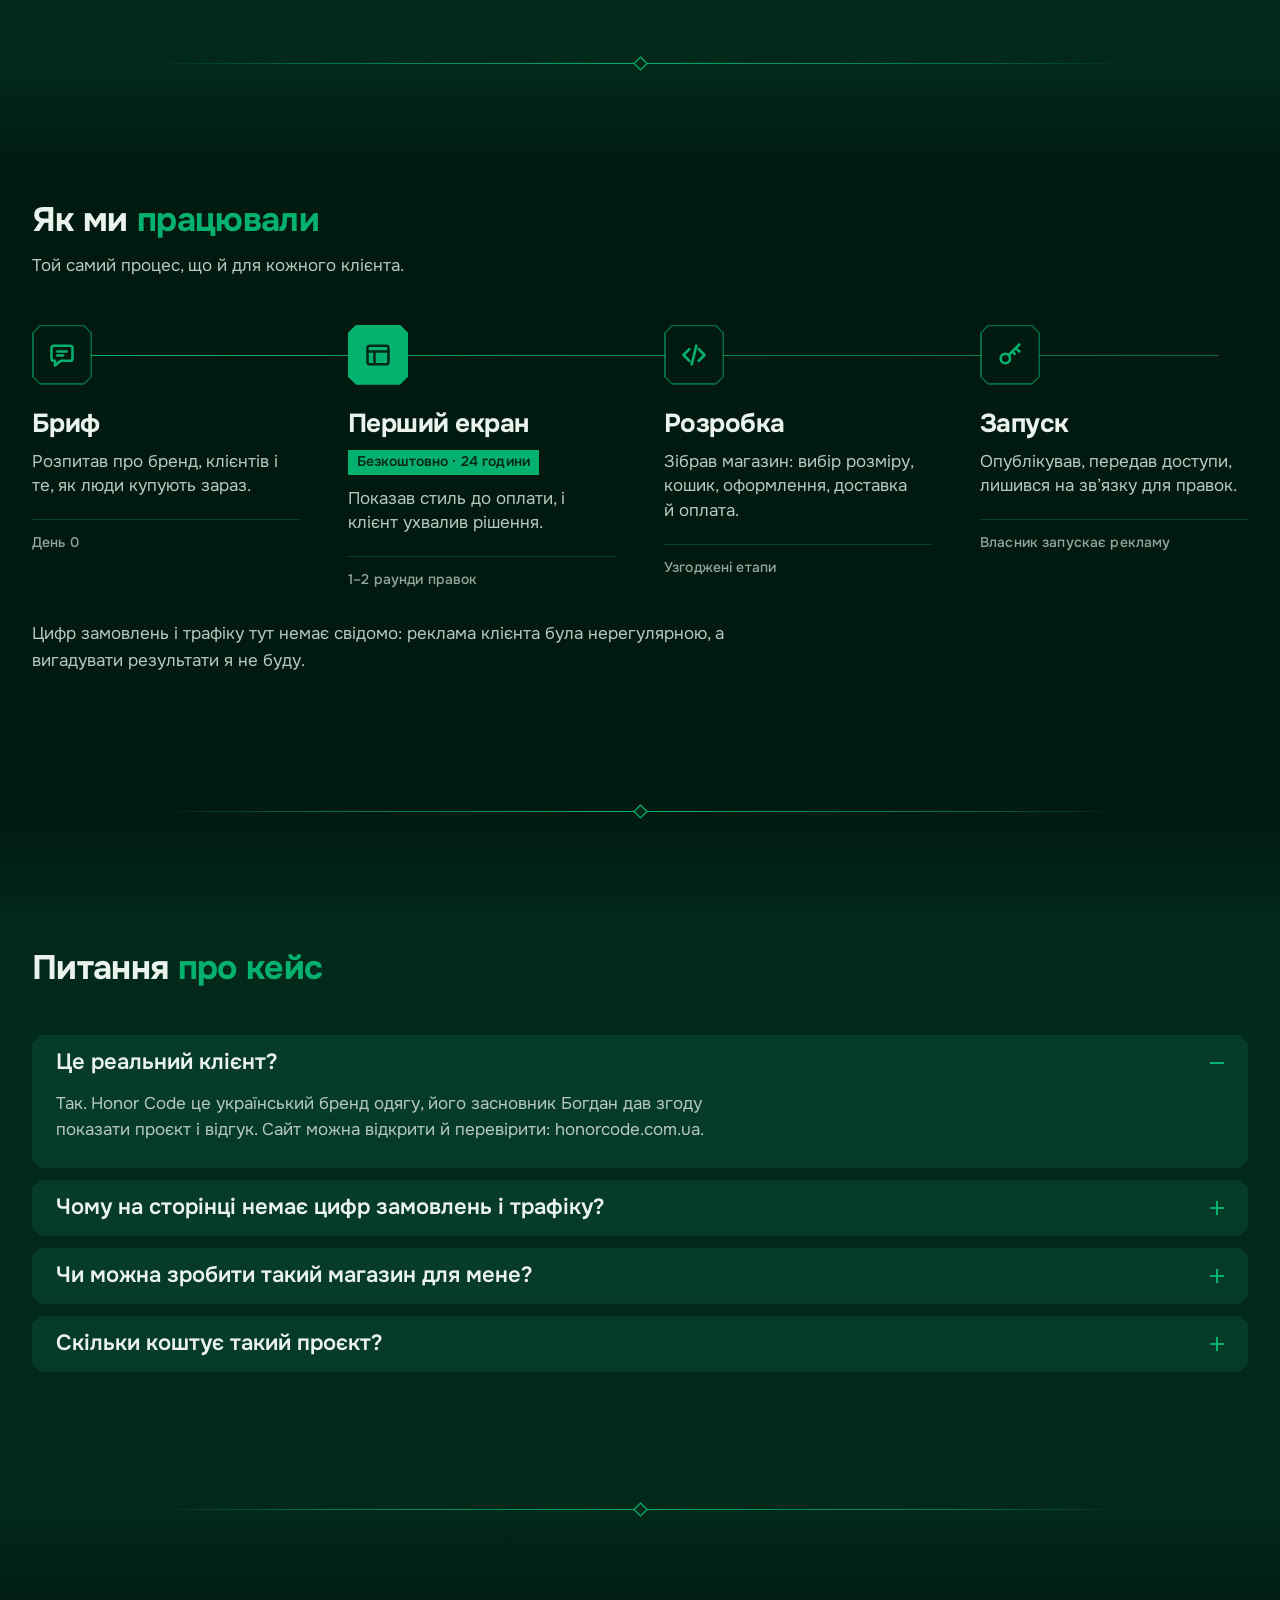
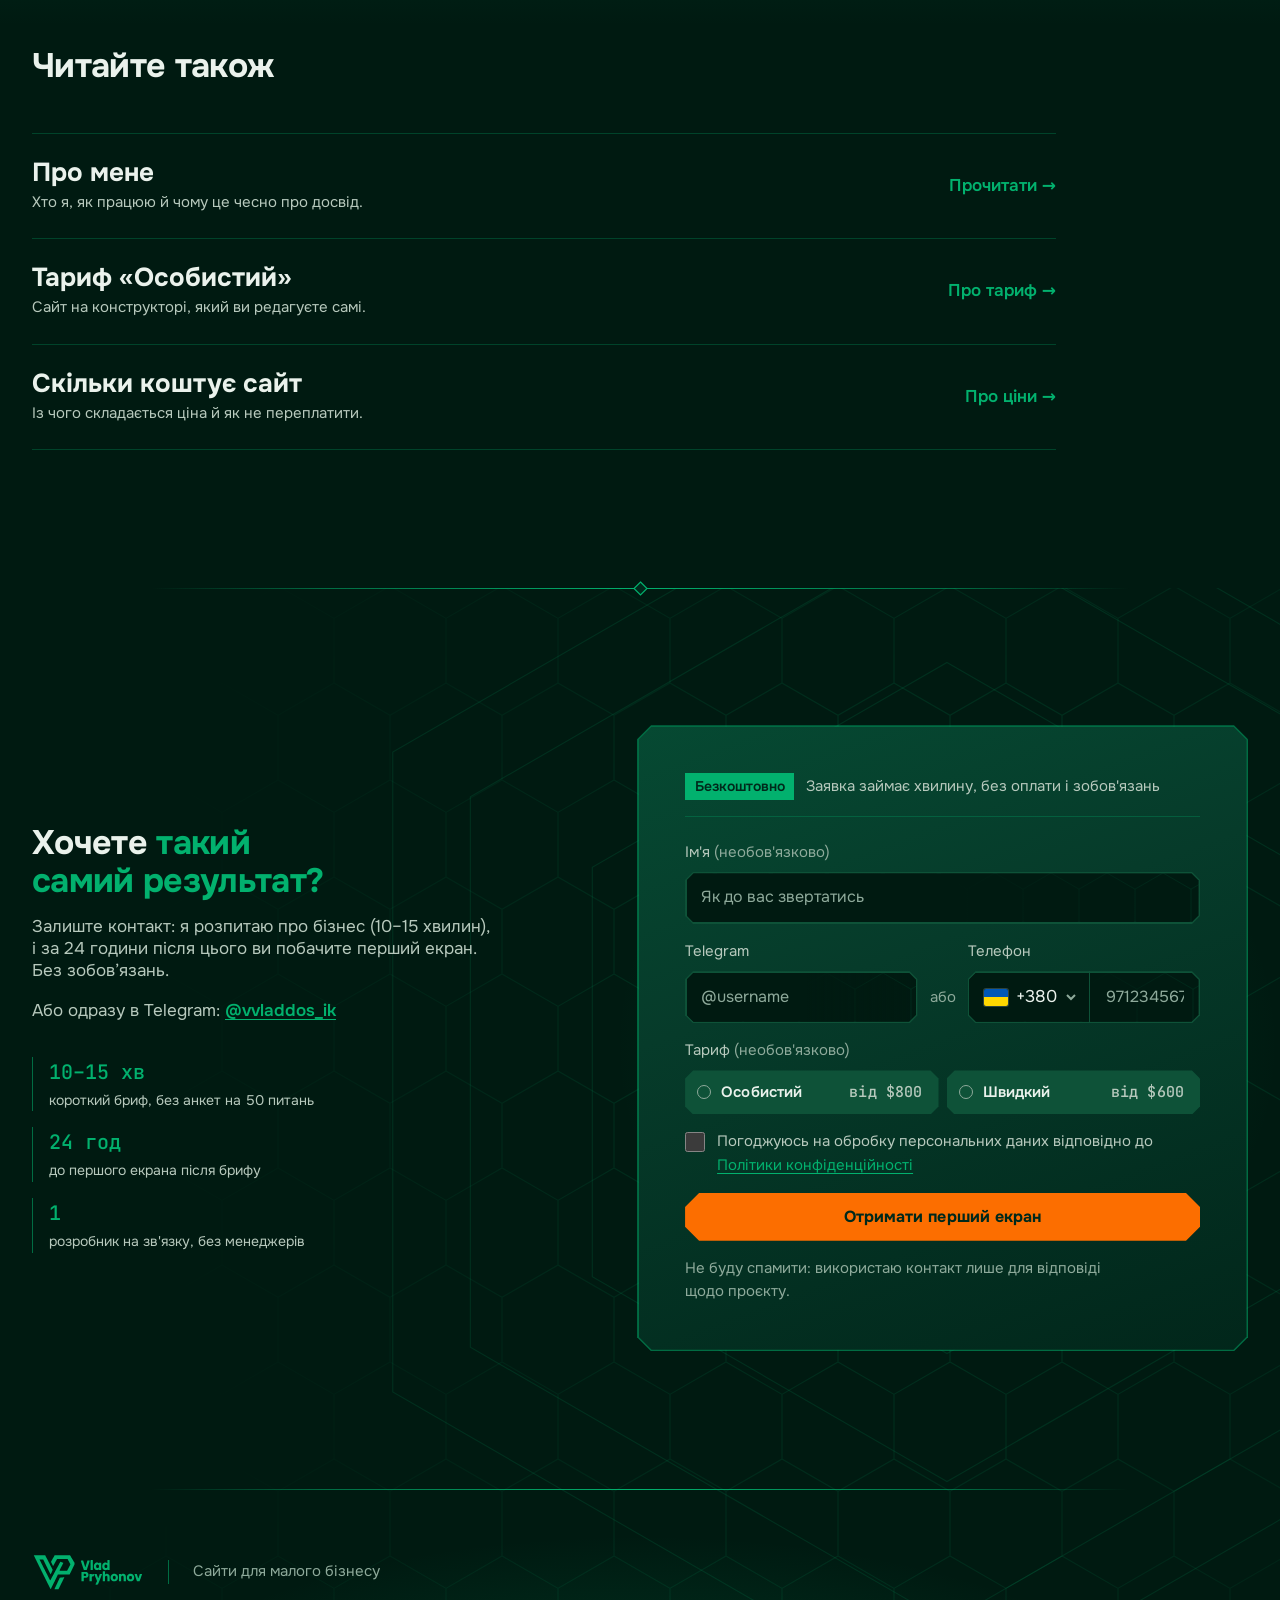
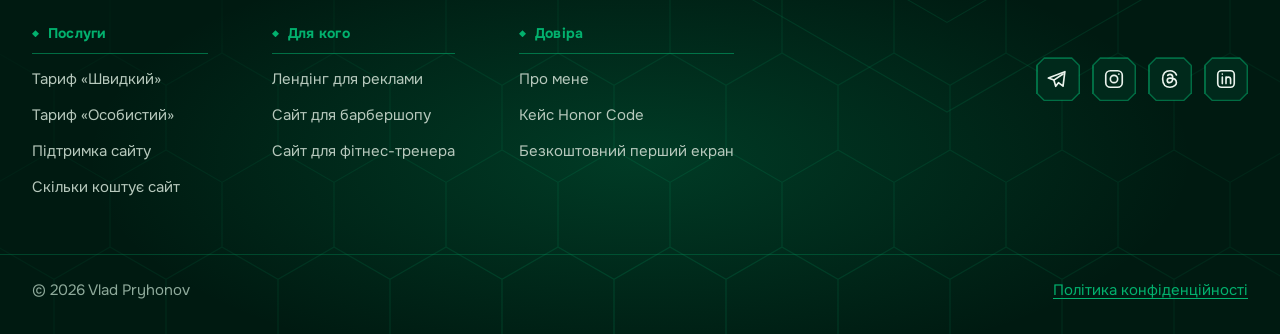
==== commit 7cf6895c: "Polish: realistic before/after scheme, case scenes, platform tiles, bigger About photo, new path nod" ====
--- a/keis-honor-code/index.html
+++ b/keis-honor-code/index.html
@@ -33,15 +33,15 @@
 <meta name="twitter:image" content="https://pryhonov.com/img/og-case-1.jpg">
 <script src="/js/boot.js"></script>
 <link rel="preload" as="font" type="font/woff2" href="/fonts/onest-400-cyrillic.woff2" crossorigin>
-<link rel="stylesheet" href="/css/fonts.css?v=20261120l">
-<link rel="stylesheet" href="/css/tokens.css?v=20261120l">
-<link rel="stylesheet" href="/css/base.css?v=20261120l">
-<link rel="stylesheet" href="/css/components.css?v=20261120l">
-<link rel="stylesheet" href="/css/header.css?v=20261120l">
-<link rel="stylesheet" href="/css/case.css?v=20261120l">
-<link rel="stylesheet" href="/css/sections.css?v=20261120l">
-<link rel="stylesheet" href="/css/process.css?v=20261120l">
-<link rel="stylesheet" href="/css/pages.css?v=20261120l">
+<link rel="stylesheet" href="/css/fonts.css?v=20261121b">
+<link rel="stylesheet" href="/css/tokens.css?v=20261121b">
+<link rel="stylesheet" href="/css/base.css?v=20261121b">
+<link rel="stylesheet" href="/css/components.css?v=20261121b">
+<link rel="stylesheet" href="/css/header.css?v=20261121b">
+<link rel="stylesheet" href="/css/case.css?v=20261121b">
+<link rel="stylesheet" href="/css/sections.css?v=20261121b">
+<link rel="stylesheet" href="/css/process.css?v=20261121b">
+<link rel="stylesheet" href="/css/pages.css?v=20261121b">
 <script type="application/ld+json">
 {
   "@context": "https://schema.org",
@@ -186,14 +186,36 @@
     <figure class="ba reveal" data-live>
       <div class="ba__pane" aria-hidden="true">
         <p class="ba__cap">Було: тільки директ</p>
-        <div class="ba__chat"><i class="b1"></i><i class="b2"></i><i class="b3"><s></s><s></s><s></s></i></div>
+        <div class="dm">
+          <div class="dm__bar"><span class="dm__ava"><svg class="" viewBox="0 0 24 24" fill="none" stroke="currentColor" stroke-width="1.7" stroke-linecap="round" stroke-linejoin="round" aria-hidden="true"><circle cx="12" cy="8" r="4"/><path d="M4 21a8 8 0 0116 0"/></svg></span><b>Бренд одягу</b><small>Direct</small></div>
+          <div class="dm__msgs">
+            <p class="m ms1">Добрий день! Є ця футболка в розмірі L?</p>
+            <p class="m ms2">І чи можна відправити Новою Поштою?</p>
+            <span class="dm__gap ms3"><svg class="" viewBox="0 0 24 24" fill="none" stroke="currentColor" stroke-width="1.7" stroke-linecap="round" stroke-linejoin="round" aria-hidden="true"><circle cx="12" cy="12" r="9"/><path d="M12 7v5l3 2"/></svg>Минуло кілька годин</span>
+            <p class="m ms4">Ви ще на зв’язку?</p>
+            <span class="dm__seen ms5">Переглянуто, відповіді немає</span>
+          </div>
+        </div>
       </div>
       <div class="ba__arrow" aria-hidden="true"><i></i></div>
       <div class="ba__pane ba__pane--after" aria-hidden="true">
         <p class="ba__cap">Стало: власний магазин</p>
-        <div class="ba__shop"><div class="ba__img"></div><div class="ba__sizes"><b>S</b><b>M</b><b>L</b><b>XL</b></div><div class="ba__btn">У кошик</div></div>
-      </div>
-      <figcaption>Схема, а не скріншот: як змінився шлях покупця. Раніше людина чекала відповіді в директі, тепер сама обирає розмір і замовляє.</figcaption>
+        <div class="shop">
+          <div class="shop__bar"><b>Магазин</b><span class="shop__cart"><svg class="" viewBox="0 0 24 24" fill="none" stroke="currentColor" stroke-width="1.7" stroke-linecap="round" stroke-linejoin="round" aria-hidden="true"><circle cx="9" cy="20" r="1.4"/><circle cx="17" cy="20" r="1.4"/><path d="M3 4h2.5l2.2 11h10l2-8H6.5"/></svg><i>1</i></span></div>
+          <div class="shop__main">
+            <div class="shop__img"><svg class="" viewBox="0 0 24 24" fill="none" stroke="currentColor" stroke-width="1.7" stroke-linecap="round" stroke-linejoin="round" aria-hidden="true"><path d="M8 4L3 7l2 4 3-1.5V20h8V9.5L19 11l2-4-5-3a4 4 0 01-8 0z"/></svg></div>
+            <div class="shop__info">
+              <b>Футболка</b>
+              <small>Розмір</small>
+              <div class="ba__sizes"><b>S</b><b>M</b><b class="is-pick">L</b><b>XL</b></div>
+              <div class="shop__opts"><span><svg class="" viewBox="0 0 24 24" fill="none" stroke="currentColor" stroke-width="1.7" stroke-linecap="round" stroke-linejoin="round" aria-hidden="true"><path d="M3 6h11v9H3zM14 9h4l3 3v3h-7"/><circle cx="7" cy="17.5" r="1.8"/><circle cx="17" cy="17.5" r="1.8"/></svg>Нова Пошта</span><span><svg class="" viewBox="0 0 24 24" fill="none" stroke="currentColor" stroke-width="1.7" stroke-linecap="round" stroke-linejoin="round" aria-hidden="true"><rect x="3" y="5" width="18" height="14" rx="2"/><path d="M3 10h18M7 15h3"/></svg>Оплата при отриманні</span></div>
+              <div class="ba__btn">У кошик</div>
+            </div>
+          </div>
+          <div class="shop__done"><svg class="" viewBox="0 0 24 24" fill="none" stroke="currentColor" stroke-width="1.7" stroke-linecap="round" stroke-linejoin="round" aria-hidden="true"><circle cx="12" cy="12" r="9"/><path d="M8 12.5l2.8 2.8L16 9.5"/></svg>Замовлення оформлено без переписки</div>
+        </div>
+      </div>
+      <figcaption>Схема, а не скріншот: як змінився шлях покупця. Раніше людина писала в директ і чекала відповіді, тепер сама обирає розмір, доставку й оплату та оформлює замовлення.</figcaption>
     </figure>
   </div>
 </section>
@@ -201,24 +223,31 @@
 <section class="section psec section--deep" id="project">
   <div class="wrap">
     <div class="case-wrap">
-<div class="case__grid">
-        <!-- Мокап стоїть у DOM першим: на мобільному порядок «заголовок, підзаголовок, мокап, розбір»; на десктопі колонки задано в case.css -->
-        <div class="case__info reveal">
-          <dl class="case__rows">
-            <div><dt>Що було</dt><dd>У бренду не було свого магазину: продавали тільки через соцмережі, і частина людей губилась, не дочекавшись відповіді в директ.</dd></div>
-            <div><dt>Що зробив</dt><dd>Інтернет-магазин, де людина сама обирає розмір, кладе товар у кошик і оформлює замовлення без переписки з менеджером.</dd></div>
-            <div><dt>Результат</dt><dd><strong>Магазин працює і приймає реальні замовлення клієнтів.</strong> Власник запускає на нього рекламу.</dd></div>
-          </dl>
-          <ul class="case__tags" aria-label="Що є в магазині">
-            <li class="chip">Вибір розміру</li>
-            <li class="chip">Кошик і оформлення</li>
-            <li class="chip">Нова Пошта</li>
-            <li class="chip">Оплата онлайн або при отриманні</li>
-            <li class="chip">Зв'язок у Telegram</li>
-          </ul>
-          <a class="btn btn--ghost" href="https://honorcode.com.ua" target="_blank" rel="noopener">Переглянути сайт ↗</a>
-        </div>
-      </div>
+      <div class="story reveal" data-live>
+        <ol class="story__track">
+          <li class="scene scene--was">
+            <span class="scene__ic"><svg class="" viewBox="0 0 24 24" fill="none" stroke="currentColor" stroke-width="1.7" stroke-linecap="round" stroke-linejoin="round" aria-hidden="true"><path d="M6 3h12M6 21h12M7 3v3.5a5 5 0 001.8 3.8L12 12l-3.2 1.7A5 5 0 007 17.5V21M17 3v3.5a5 5 0 01-1.8 3.8L12 12l3.2 1.7A5 5 0 0117 17.5V21"/></svg></span><span class="scene__n" aria-hidden="true">01</span>
+            <h3>Що було</h3>
+            <p>У бренду не було свого магазину: продавали тільки через соцмережі, і частина людей губилась, не дочекавшись відповіді в директі.</p>
+            <div class="viz viz--lost" aria-hidden="true"><i><svg class="" viewBox="0 0 24 24" fill="none" stroke="currentColor" stroke-width="1.7" stroke-linecap="round" stroke-linejoin="round" aria-hidden="true"><circle cx="12" cy="8" r="4"/><path d="M4 21a8 8 0 0116 0"/></svg></i><i><svg class="" viewBox="0 0 24 24" fill="none" stroke="currentColor" stroke-width="1.7" stroke-linecap="round" stroke-linejoin="round" aria-hidden="true"><circle cx="12" cy="8" r="4"/><path d="M4 21a8 8 0 0116 0"/></svg></i><i class="gone"><svg class="" viewBox="0 0 24 24" fill="none" stroke="currentColor" stroke-width="1.7" stroke-linecap="round" stroke-linejoin="round" aria-hidden="true"><circle cx="12" cy="8" r="4"/><path d="M4 21a8 8 0 0116 0"/></svg></i><i><svg class="" viewBox="0 0 24 24" fill="none" stroke="currentColor" stroke-width="1.7" stroke-linecap="round" stroke-linejoin="round" aria-hidden="true"><circle cx="12" cy="8" r="4"/><path d="M4 21a8 8 0 0116 0"/></svg></i><i class="gone"><svg class="" viewBox="0 0 24 24" fill="none" stroke="currentColor" stroke-width="1.7" stroke-linecap="round" stroke-linejoin="round" aria-hidden="true"><circle cx="12" cy="8" r="4"/><path d="M4 21a8 8 0 0116 0"/></svg></i></div>
+          </li>
+          <li class="scene scene--did">
+            <span class="scene__ic"><svg class="" viewBox="0 0 24 24" fill="none" stroke="currentColor" stroke-width="1.7" stroke-linecap="round" stroke-linejoin="round" aria-hidden="true"><path d="M5 8h14l-1 12H6L5 8z"/><path d="M9 8V6a3 3 0 016 0v2"/></svg></span><span class="scene__n" aria-hidden="true">02</span>
+            <h3>Що зробив</h3>
+            <p>Інтернет-магазин, де людина сама обирає розмір, кладе товар у кошик і оформлює замовлення без переписки з менеджером.</p>
+            <div class="viz viz--flow" aria-hidden="true"><b style="--i:0">Розмір</b><b style="--i:1">Кошик</b><b style="--i:2">Доставка</b><b style="--i:3">Замовлення</b></div>
+          </li>
+          <li class="scene scene--now">
+            <span class="scene__ic"><svg class="" viewBox="0 0 24 24" fill="none" stroke="currentColor" stroke-width="1.7" stroke-linecap="round" stroke-linejoin="round" aria-hidden="true"><circle cx="12" cy="12" r="9"/><path d="M8 12.5l2.8 2.8L16 9.5"/></svg></span><span class="scene__n" aria-hidden="true">03</span>
+            <h3>Результат</h3>
+            <p><strong>Магазин працює і приймає реальні замовлення клієнтів.</strong> Власник запускає на нього рекламу.</p>
+            <div class="viz viz--live" aria-hidden="true"><span class="viz__status"><i></i>Магазин працює</span><span class="viz__ad"><svg class="" viewBox="0 0 24 24" fill="none" stroke="currentColor" stroke-width="1.7" stroke-linecap="round" stroke-linejoin="round" aria-hidden="true"><path d="M4 10v4h3l8 4V6L7 10H4z"/><path d="M18 9a4 4 0 010 6"/></svg>Реклама на магазин</span></div>
+          </li>
+        </ol>
+      </div>
+      <p class="feat__title reveal">Що є в магазині</p>
+      <ul class="feat reveal" aria-label="Що є в магазині"><li><span><svg class="" viewBox="0 0 24 24" fill="none" stroke="currentColor" stroke-width="1.7" stroke-linecap="round" stroke-linejoin="round" aria-hidden="true"><path d="M8 4L3 7l2 4 3-1.5V20h8V9.5L19 11l2-4-5-3a4 4 0 01-8 0z"/></svg></span>Вибір розміру</li><li><span><svg class="" viewBox="0 0 24 24" fill="none" stroke="currentColor" stroke-width="1.7" stroke-linecap="round" stroke-linejoin="round" aria-hidden="true"><circle cx="9" cy="20" r="1.4"/><circle cx="17" cy="20" r="1.4"/><path d="M3 4h2.5l2.2 11h10l2-8H6.5"/></svg></span>Кошик і оформлення</li><li><span><svg class="" viewBox="0 0 24 24" fill="none" stroke="currentColor" stroke-width="1.7" stroke-linecap="round" stroke-linejoin="round" aria-hidden="true"><path d="M3 6h11v9H3zM14 9h4l3 3v3h-7"/><circle cx="7" cy="17.5" r="1.8"/><circle cx="17" cy="17.5" r="1.8"/></svg></span>Нова Пошта</li><li><span><svg class="" viewBox="0 0 24 24" fill="none" stroke="currentColor" stroke-width="1.7" stroke-linecap="round" stroke-linejoin="round" aria-hidden="true"><rect x="3" y="5" width="18" height="14" rx="2"/><path d="M3 10h18M7 15h3"/></svg></span>Оплата онлайн або при отриманні</li><li><span><svg class="" viewBox="0 0 24 24" fill="none" stroke="currentColor" stroke-width="1.7" stroke-linecap="round" stroke-linejoin="round" aria-hidden="true"><path d="M3 12l18-8-5 16-4-6.5L3 12zM12 13.5L21 4"/></svg></span>Зв’язок у Telegram</li></ul>
+      <p class="feat__act reveal"><a class="btn btn--ghost" href="https://honorcode.com.ua" target="_blank" rel="noopener">Переглянути сайт ↗</a></p>
 
       <div class="proof">
         <blockquote class="quote chamfer reveal">
@@ -467,8 +496,8 @@
   <button class="lightbox__close" type="button" aria-label="Закрити">&times;</button>
   <img alt="">
 </dialog>
-<script src="/js/page.js?v=20261120l" defer></script>
-<script src="/js/case.js?v=20261120l" defer></script>
-<script src="/js/site.js?v=20261120l" defer></script>
+<script src="/js/page.js?v=20261121b" defer></script>
+<script src="/js/case.js?v=20261121b" defer></script>
+<script src="/js/site.js?v=20261121b" defer></script>
 </body>
 </html>
--- a/css/pages.css
+++ b/css/pages.css
@@ -287,46 +287,128 @@
 @media (hover: hover) { .fan:hover .fan__item--0 { translate: -4% 2%; } .fan:hover .fan__item--2 { translate: 4% 2%; } .fan:hover .fan__item--1 { translate: 0 -3%; } }
 .fan .dev__badge { top: 0; left: 0; z-index: 5; }
 
-/* ---------- Hero «Про мене»: фото в стилі hero головної (світіння, велике прізвище перед фото) ---------- */
+/* ---------- Hero «Про мене»: велике фото по центру правої колонки, без прізвища ---------- */
 .phero--photo { padding-bottom: var(--sp-8); }
 .phero--photo .phero__grid { align-items: end; }
-@media (min-width: 980px) { .phero--photo .phero__grid { grid-template-columns: minmax(0, 1.1fr) minmax(0, 0.9fr); } .phero--photo { padding-bottom: var(--sp-7); } }
-.pstage { position: relative; isolation: isolate; justify-self: center; width: min(100%, 27rem); }
-.pstage__photo { aspect-ratio: 1086 / 1190; overflow: hidden; -webkit-mask-image: linear-gradient(to bottom, #000 72%, transparent 100%); mask-image: linear-gradient(to bottom, #000 72%, transparent 100%); }
+@media (min-width: 980px) { .phero--photo .phero__grid { grid-template-columns: minmax(0, 1fr) minmax(0, 1fr); align-items: center; } .phero--photo { padding-bottom: var(--sp-7); } }
+.pstage { position: relative; isolation: isolate; justify-self: center; width: min(100%, 36rem); }
+.pstage .dev__glow { inset: 0 -6% -4%; }
+.pstage__photo { aspect-ratio: 1086 / 1230; overflow: hidden; -webkit-mask-image: linear-gradient(to bottom, #000 80%, transparent 100%); mask-image: linear-gradient(to bottom, #000 80%, transparent 100%); }
 .pstage__photo img { display: block; width: 100%; height: auto; }
-.pstage__mark { position: absolute; z-index: 3; left: 50%; bottom: -0.08em; translate: -50% 0; margin: 0; width: max-content; padding: 0.1em 0.08em; font-size: clamp(2.6rem, 6.6vw, 5.4rem); font-weight: 700; line-height: 0.78; letter-spacing: -0.045em; white-space: nowrap; user-select: none; pointer-events: none;
-  background: linear-gradient(to bottom, color-mix(in srgb, var(--ink) 80%, var(--forest)) 10%, color-mix(in srgb, var(--ink) 28%, var(--forest)) 100%); -webkit-background-clip: text; background-clip: text; color: transparent; -webkit-text-fill-color: transparent; }
-
-/* ---------- Кейс: «було → стало» ---------- */
+
+/* ---------- «Тариф Особистий»: платформи плитками замість рядка тегів ---------- */
+.plat { display: grid; gap: var(--sp-6); }
+@media (min-width: 980px) { .plat { grid-template-columns: minmax(0, 0.85fr) minmax(0, 1.15fr); align-items: start; gap: var(--sp-8); } .plat__lead { position: sticky; top: 6rem; } }
+.plat__note { margin-top: var(--sp-5); }
+.ptools { display: grid; grid-template-columns: repeat(auto-fit, minmax(13rem, 1fr)); gap: var(--sp-3); margin: 0; padding: 0; list-style: none; }
+.ptool { --c: var(--chamfer-sm); display: grid; gap: 4px; align-content: start; padding: var(--sp-5); background: var(--forest-raised); border-top: 2px solid var(--jungle);
+  clip-path: polygon(var(--c) 0, calc(100% - var(--c)) 0, 100% var(--c), 100% calc(100% - var(--c)), calc(100% - var(--c)) 100%, var(--c) 100%, 0 calc(100% - var(--c)), 0 var(--c)); transition: opacity 600ms var(--ease-out), translate 600ms var(--ease-out); transition-delay: calc(var(--i) * 90ms); }
+.ptool__ic { display: grid; place-items: center; width: 44px; height: 44px; margin-bottom: var(--sp-2); font-size: 1.5rem; color: var(--jungle); background: var(--forest-deep); border: 1px solid var(--line-strong); clip-path: polygon(9px 0, calc(100% - 9px) 0, 100% 9px, 100% calc(100% - 9px), calc(100% - 9px) 100%, 9px 100%, 0 calc(100% - 9px), 0 9px); }
+.ptool svg { width: 1em; height: 1em; }
+.ptool b { font-size: 1.25rem; font-weight: 650; line-height: 1.2; }
+.ptool > span:last-child { color: var(--ink-soft); font-size: var(--fs-small); }
+.ptool--more { grid-column: 1 / -1; grid-template-columns: auto 1fr; align-items: center; column-gap: var(--sp-4); background: transparent; border-top: 2px dashed var(--line-strong); }
+.ptool--more .ptool__ic { grid-row: span 2; margin: 0; }
+html.js .ptools.reveal:not(.is-in) .ptool { opacity: 0; translate: 0 14px; }
+
+/* ---------- Кейс: «було → стало» (реалістична схема: директ без відповіді → магазин із кошиком) ---------- */
 .case-wrap .case__grid { grid-template-columns: minmax(0, 1fr); }
 .case-wrap .case__info { max-width: 58rem; }
 .ba { display: grid; gap: var(--sp-5); align-items: stretch; margin: 0; }
 @media (min-width: 760px) { .ba { grid-template-columns: minmax(0, 1fr) auto minmax(0, 1fr); } }
-.ba__pane { --c: var(--chamfer); display: grid; gap: var(--sp-4); align-content: start; min-height: 15rem; padding: var(--sp-5); background: var(--forest-raised); border-top: 1px solid var(--line-strong);
+.ba__pane { --c: var(--chamfer); display: grid; gap: var(--sp-4); align-content: start; padding: var(--sp-5); background: var(--forest-raised); border-top: 1px solid var(--line-strong);
   clip-path: polygon(var(--c) 0, calc(100% - var(--c)) 0, 100% var(--c), 100% calc(100% - var(--c)), calc(100% - var(--c)) 100%, var(--c) 100%, 0 calc(100% - var(--c)), 0 var(--c)); }
 .ba__pane--after { border-top: 2px solid var(--jungle); background: linear-gradient(160deg, color-mix(in srgb, var(--jungle) 18%, var(--forest-raised)), var(--forest-raised)); }
 .ba__cap { margin: 0; font-weight: 650; }
-.ba__chat { display: grid; gap: var(--sp-3); }
-.ba__chat i { display: block; height: 36px; border-radius: 18px; background: var(--forest-line); }
-.ba__chat .b1 { width: 58%; } .ba__chat .b2 { width: 74%; justify-self: end; background: color-mix(in srgb, var(--jungle) 34%, var(--forest-line)); }
-.ba__chat .b3 { width: 84px; display: flex; align-items: center; justify-content: center; gap: 6px; }
-.ba__chat s { width: 7px; height: 7px; border-radius: 50%; background: var(--ink-mute); animation: typeDot 1.2s ease-in-out infinite; }
-.ba__chat s:nth-child(2) { animation-delay: 0.18s; } .ba__chat s:nth-child(3) { animation-delay: 0.36s; }
-@keyframes typeDot { 0%, 60%, 100% { opacity: 0.25; translate: 0 0; } 30% { opacity: 1; translate: 0 -4px; } }
 .ba__arrow { display: grid; place-items: center; }
 .ba__arrow i { width: 44px; height: 44px; background: var(--jungle); clip-path: polygon(50% 0, 100% 50%, 50% 100%, 0 50%); position: relative; animation: arrowNudge 2s ease-in-out infinite; }
 .ba__arrow i::after { content: ""; position: absolute; inset: 0; margin: auto; width: 14px; height: 14px; border-top: 2.5px solid var(--on-jungle); border-right: 2.5px solid var(--on-jungle); rotate: 45deg; translate: -2px 0; }
 @media (max-width: 759px) { .ba__arrow i { rotate: 90deg; } }
 @keyframes arrowNudge { 0%, 100% { translate: 0 0; } 50% { translate: 5px 0; } }
-.ba__shop { display: grid; gap: var(--sp-3); }
-.ba__img { height: 92px; background: url("data:image/svg+xml,%3Csvg xmlns='http://www.w3.org/2000/svg' width='168' height='291' viewBox='0 0 168 291'%3E%3Cpath d='M84 0L168 48.5V145.5L84 194L0 145.5V48.5L84 0M84 194V291' fill='none' stroke='%2302B16E' stroke-opacity='.4' stroke-width='1.8'/%3E%3C/svg%3E") 0 0 / 56px 97px, linear-gradient(160deg, color-mix(in srgb, var(--jungle) 28%, var(--forest-deep)), var(--forest-deep)); clip-path: polygon(10px 0, 100% 0, 100% calc(100% - 10px), calc(100% - 10px) 100%, 0 100%, 0 10px); }
-.ba__sizes { display: flex; gap: var(--sp-2); }
-.ba__sizes b { min-width: 42px; padding: 0.4rem 0.6rem; text-align: center; font-family: var(--font-mono); font-weight: 500; background: var(--forest-deep); border: 1px solid var(--line-strong); animation: sizeOn 6s ease-in-out infinite; }
-.ba__sizes b:nth-child(2) { animation-delay: 1.5s; } .ba__sizes b:nth-child(3) { animation-delay: 3s; } .ba__sizes b:nth-child(4) { animation-delay: 4.5s; }
-@keyframes sizeOn { 0%, 22%, 100% { background: var(--forest-deep); color: var(--ink); border-color: var(--line-strong); } 4%, 20% { background: var(--jungle); color: var(--on-jungle); border-color: var(--jungle); } }
-.ba__btn { justify-self: start; padding: 0.55rem 1.2rem; font-weight: 650; color: var(--on-jungle); background: var(--jungle); animation: btnBeat 6s ease-in-out infinite; }
-@keyframes btnBeat { 0%, 90%, 100% { filter: none; } 94% { filter: brightness(1.25) drop-shadow(0 0 10px var(--glow-jungle)); } }
 .ba figcaption { grid-column: 1 / -1; color: var(--ink-mute); font-size: var(--fs-small); }
+.ba svg { width: 1em; height: 1em; flex: none; }
+
+/* Ліворуч: переписка в директі, відповіді немає */
+.dm { display: grid; grid-template-rows: auto 1fr; min-height: 23rem; background: var(--forest-deep); border: 1px solid var(--line-strong); overflow: hidden; }
+.dm__bar { display: flex; align-items: center; gap: var(--sp-3); padding: 0.7rem var(--sp-4); background: color-mix(in srgb, var(--forest-line) 55%, var(--forest-deep)); border-bottom: 1px solid var(--line-strong); }
+.dm__ava { display: grid; place-items: center; width: 34px; height: 34px; border-radius: 50%; background: var(--forest-line); color: var(--ink-soft); font-size: 1.25rem; }
+.dm__bar b { font-size: var(--fs-small); font-weight: 650; }
+.dm__bar small { margin-left: auto; color: var(--ink-mute); font-size: var(--fs-label); }
+.dm__msgs { display: flex; flex-direction: column; align-items: flex-end; justify-content: flex-end; gap: var(--sp-2); padding: var(--sp-4); }
+.dm .m { margin: 0; max-width: 86%; padding: 0.55rem 0.9rem; font-size: 0.9375rem; line-height: 1.35; color: var(--ink); background: color-mix(in srgb, var(--jungle) 38%, var(--forest-line)); border-radius: 18px 18px 4px 18px; }
+.dm__gap { display: inline-flex; align-items: center; gap: 0.4rem; align-self: center; margin-block: var(--sp-1); padding: 0.25rem 0.75rem; font-size: var(--fs-label); color: var(--ink-soft); background: var(--forest-line); border-radius: 999px; }
+.dm__seen { color: var(--ink-mute); font-size: var(--fs-label); }
+.ms1 { animation: ms1 10s ease-in-out infinite; } .ms2 { animation: ms2 10s ease-in-out infinite; } .ms3 { animation: ms3 10s ease-in-out infinite; } .ms4 { animation: ms4 10s ease-in-out infinite; } .ms5 { animation: ms5 10s ease-in-out infinite; }
+@keyframes ms1 { 0%, 2% { opacity: 0; translate: 0 10px; } 6%, 92% { opacity: 1; translate: 0 0; } 97%, 100% { opacity: 0; translate: 0 0; } }
+@keyframes ms2 { 0%, 14% { opacity: 0; translate: 0 10px; } 18%, 92% { opacity: 1; translate: 0 0; } 97%, 100% { opacity: 0; translate: 0 0; } }
+@keyframes ms3 { 0%, 30% { opacity: 0; translate: 0 10px; } 34%, 92% { opacity: 1; translate: 0 0; } 97%, 100% { opacity: 0; translate: 0 0; } }
+@keyframes ms4 { 0%, 47% { opacity: 0; translate: 0 10px; } 51%, 92% { opacity: 1; translate: 0 0; } 97%, 100% { opacity: 0; translate: 0 0; } }
+@keyframes ms5 { 0%, 63% { opacity: 0; } 67%, 92% { opacity: 1; } 97%, 100% { opacity: 0; } }
+
+/* Праворуч: картка товару, розмір, доставка, кошик, замовлення */
+.shop { position: relative; display: grid; gap: var(--sp-3); align-content: start; min-height: 23rem; padding: var(--sp-4) var(--sp-4) 4.4rem; background: var(--forest-deep); border: 1px solid var(--line-strong); overflow: hidden; }
+.shop__bar { display: flex; align-items: center; justify-content: space-between; padding-bottom: var(--sp-3); border-bottom: 1px solid var(--line); }
+.shop__bar b { font-size: var(--fs-small); font-weight: 650; }
+.shop__cart { position: relative; display: grid; place-items: center; width: 34px; height: 34px; font-size: 1.25rem; color: var(--ink-soft); }
+.shop__cart i { position: absolute; right: -4px; top: -4px; display: grid; place-items: center; min-width: 17px; height: 17px; padding: 0 3px; font: 500 0.6875rem var(--font-mono); font-style: normal; color: var(--on-jungle); background: var(--jungle); border-radius: 999px; animation: cartBadge 10s ease-in-out infinite; }
+@keyframes cartBadge { 0%, 32% { scale: 0; } 36% { scale: 1.3; } 40%, 92% { scale: 1; } 97%, 100% { scale: 0; } }
+.shop__main { display: grid; grid-template-columns: 7.5rem minmax(0, 1fr); gap: var(--sp-4); align-items: start; }
+.shop__img { display: grid; place-items: center; aspect-ratio: 3 / 4; font-size: 3.4rem; color: color-mix(in srgb, var(--jungle) 70%, var(--ink)); background: url("data:image/svg+xml,%3Csvg xmlns='http://www.w3.org/2000/svg' width='168' height='291' viewBox='0 0 168 291'%3E%3Cpath d='M84 0L168 48.5V145.5L84 194L0 145.5V48.5L84 0M84 194V291' fill='none' stroke='%2302B16E' stroke-opacity='.35' stroke-width='1.8'/%3E%3C/svg%3E") 0 0 / 56px 97px, linear-gradient(160deg, color-mix(in srgb, var(--jungle) 24%, var(--forest-deep)), var(--forest)); clip-path: polygon(10px 0, 100% 0, 100% calc(100% - 10px), calc(100% - 10px) 100%, 0 100%, 0 10px); }
+.shop__img svg { width: 1em; height: 1em; stroke-width: 1.2; }
+.shop__info { display: grid; gap: var(--sp-2); min-width: 0; }
+.shop__info > b { font-size: 1.0625rem; font-weight: 650; }
+.shop__info > small { color: var(--ink-mute); font-size: var(--fs-label); }
+.ba__sizes { display: flex; flex-wrap: wrap; gap: var(--sp-2); }
+.ba__sizes b { min-width: 40px; padding: 0.35rem 0.55rem; text-align: center; font-family: var(--font-mono); font-weight: 500; font-size: 0.9375rem; background: var(--forest); border: 1px solid var(--line-strong); }
+.ba__sizes .is-pick { color: var(--on-jungle); background: var(--jungle); border-color: var(--jungle); animation: sizePick 10s ease-in-out infinite; }
+@keyframes sizePick { 0%, 10% { background: var(--forest); color: var(--ink); border-color: var(--line-strong); } 14%, 90% { background: var(--jungle); color: var(--on-jungle); border-color: var(--jungle); } 96%, 100% { background: var(--forest); color: var(--ink); border-color: var(--line-strong); } }
+.shop__opts { display: grid; gap: var(--sp-2); }
+.shop__opts span { display: flex; align-items: center; gap: 0.5rem; padding: 0.4rem 0.6rem; font-size: 0.875rem; color: var(--ink); background: var(--forest); border: 1px solid var(--jungle); animation: optOn 10s ease-in-out infinite; }
+.shop__opts span:nth-child(2) { animation-delay: 0.6s; }
+.shop__opts svg { color: var(--jungle); font-size: 1.1rem; }
+@keyframes optOn { 0%, 42% { border-color: var(--line-strong); color: var(--ink-soft); } 46%, 92% { border-color: var(--jungle); color: var(--ink); } 97%, 100% { border-color: var(--line-strong); color: var(--ink-soft); } }
+.ba__btn { justify-self: start; padding: 0.5rem 1.2rem; font-weight: 650; color: var(--on-jungle); background: var(--jungle); animation: btnPress 10s ease-in-out infinite; }
+@keyframes btnPress { 0%, 28%, 36%, 100% { scale: 1; filter: none; } 31% { scale: 0.94; filter: brightness(1.25) drop-shadow(0 0 10px var(--glow-jungle)); } }
+.shop__done { position: absolute; left: 0; right: 0; bottom: 0; display: flex; align-items: center; justify-content: center; gap: 0.5rem; padding: 0.85rem var(--sp-4); font-weight: 650; font-size: 0.9375rem; color: var(--on-jungle); background: var(--jungle); animation: shopDone 10s ease-in-out infinite; }
+.shop__done svg { font-size: 1.2rem; }
+@keyframes shopDone { 0%, 58% { translate: 0 100%; } 64%, 92% { translate: 0 0; } 97%, 100% { translate: 0 100%; } }
+@media (max-width: 420px) { .shop__main { grid-template-columns: 5.5rem minmax(0, 1fr); } .shop__img { font-size: 2.4rem; } }
+
+/* ---------- Кейс: три сцени «було → зробив → результат» і плитки магазину ---------- */
+.story { margin-bottom: 0; }
+.story__track { position: relative; display: grid; gap: var(--sp-5); margin: 0; padding: 0; list-style: none; }
+.scene { --c: var(--chamfer); position: relative; display: grid; gap: var(--sp-3); align-content: start; padding: var(--sp-6) var(--sp-5) var(--sp-5); background: var(--forest-raised); border-top: 1px solid var(--line-strong);
+  clip-path: polygon(var(--c) 0, calc(100% - var(--c)) 0, 100% var(--c), 100% calc(100% - var(--c)), calc(100% - var(--c)) 100%, var(--c) 100%, 0 calc(100% - var(--c)), 0 var(--c)); }
+.scene--did { border-top: 2px solid color-mix(in srgb, var(--jungle) 60%, var(--line-strong)); }
+.scene--now { border-top: 2px solid var(--jungle); background: linear-gradient(160deg, color-mix(in srgb, var(--jungle) 20%, var(--forest-raised)), var(--forest-raised)); }
+.scene__ic { display: grid; place-items: center; width: 52px; height: 52px; font-size: 1.6rem; color: var(--jungle); background: var(--forest-deep); border: 1px solid var(--line-strong); clip-path: polygon(10px 0, calc(100% - 10px) 0, 100% 10px, 100% calc(100% - 10px), calc(100% - 10px) 100%, 10px 100%, 0 calc(100% - 10px), 0 10px); }
+.scene--now .scene__ic { color: var(--on-jungle); background: var(--jungle); border-color: var(--jungle); }
+.scene svg { width: 1em; height: 1em; }
+.scene__n { position: absolute; right: var(--sp-5); top: var(--sp-4); font: 500 2.6rem/1 var(--font-mono); color: color-mix(in srgb, var(--ink) 9%, transparent); }
+.scene h3 { font-size: 1.375rem; font-weight: 650; line-height: 1.2; }
+.scene p { margin: 0; color: var(--ink-soft); }
+.scene p strong { color: var(--ink); font-weight: 600; }
+.viz { display: flex; flex-wrap: wrap; align-items: center; gap: var(--sp-2); margin-top: var(--sp-2); padding-top: var(--sp-4); border-top: 1px dashed var(--line-strong); min-height: 3.6rem; }
+.viz--lost i { display: grid; place-items: center; width: 38px; height: 38px; font-size: 1.25rem; font-style: normal; color: var(--ink-soft); background: var(--forest-line); border-radius: 50%; }
+.viz--lost .gone { animation: lostGo 6s ease-in-out infinite; }
+.viz--lost .gone:last-child { animation-delay: 0.7s; }
+@keyframes lostGo { 0%, 30% { opacity: 1; translate: 0 0; } 55%, 85% { opacity: 0.12; translate: 0 10px; } 100% { opacity: 1; translate: 0 0; } }
+.viz--flow b { padding: 0.35rem 0.8rem; font-size: 0.875rem; font-weight: 600; color: var(--ink-soft); background: var(--forest-deep); border: 1px solid var(--line-strong); animation: flowOn 6s ease-in-out infinite; animation-delay: calc(var(--i) * 0.9s); }
+@keyframes flowOn { 0%, 6% { color: var(--ink-soft); border-color: var(--line-strong); background: var(--forest-deep); } 10%, 22% { color: var(--on-jungle); border-color: var(--jungle); background: var(--jungle); } 28%, 100% { color: var(--ink-soft); border-color: var(--line-strong); background: var(--forest-deep); } }
+.viz--live { flex-direction: column; align-items: flex-start; gap: var(--sp-3); }
+.viz__status, .viz__ad { display: inline-flex; align-items: center; gap: 0.55rem; font-size: 0.9375rem; font-weight: 600; color: var(--ink); }
+.viz__status i { width: 10px; height: 10px; border-radius: 50%; background: var(--jungle); animation: pingDot 2s ease-out infinite; }
+.viz__ad { color: var(--ink-soft); } .viz__ad svg { color: var(--jungle); font-size: 1.25rem; }
+@media (min-width: 900px) {
+  .story__track { grid-template-columns: repeat(3, minmax(0, 1fr)); gap: var(--sp-6); }
+}
+.feat__title { margin: var(--sp-6) 0 var(--sp-3); font-size: var(--fs-label); font-weight: 700; letter-spacing: 0.02em; color: var(--jungle); }
+.feat { display: grid; grid-template-columns: repeat(auto-fit, minmax(11.5rem, 1fr)); gap: var(--sp-3); margin: 0; padding: 0; list-style: none; }
+.feat li { --c: var(--chamfer-sm); display: flex; align-items: center; gap: var(--sp-3); padding: var(--sp-3) var(--sp-4); font-weight: 600; background: var(--forest-raised); border-top: 2px solid var(--jungle);
+  clip-path: polygon(var(--c) 0, calc(100% - var(--c)) 0, 100% var(--c), 100% calc(100% - var(--c)), calc(100% - var(--c)) 100%, var(--c) 100%, 0 calc(100% - var(--c)), 0 var(--c)); }
+.feat li > span { display: grid; place-items: center; flex: none; width: 40px; height: 40px; font-size: 1.3rem; color: var(--jungle); background: var(--forest-deep); border-radius: 50%; }
+.feat li svg { width: 1em; height: 1em; }
+.feat__act { margin: var(--sp-5) 0 0; }
 
 /* ---------- Лендінг для реклами: шлях «оголошення → лендінг → заявка» ---------- */
 .funnel { display: grid; grid-template-columns: minmax(0, 1fr) auto minmax(0, 1fr) auto minmax(0, 1fr); align-items: center; gap: var(--sp-2); margin-top: var(--sp-6); }
@@ -431,26 +513,42 @@
 .fscreen__copy .b { animation: btnBeat 3.6s ease-in-out infinite; }
 @media (hover: hover) { .fscreen-wrap:has(.legend li:nth-child(1):hover) .pin--1, .fscreen-wrap:has(.legend li:nth-child(2):hover) .pin--2, .fscreen-wrap:has(.legend li:nth-child(3):hover) .pin--3, .fscreen-wrap:has(.legend li:nth-child(4):hover) .pin--4, .fscreen-wrap:has(.legend li:nth-child(5):hover) .pin--5 { animation: none; scale: 1.6; } }
 
-/* ---------- «Про мене»: шлях ---------- */
+/* ---------- «Про мене»: шлях (восьмикутні вузли з іконками, лінія з імпульсом, послідовна поява) ---------- */
 .path { position: relative; display: grid; gap: var(--sp-6); margin: 0; padding: 0; list-style: none; }
-.path::before { content: ""; position: absolute; left: 19px; top: 8px; bottom: 8px; width: 2px; background: linear-gradient(to bottom, var(--jungle), color-mix(in srgb, var(--jungle) 15%, transparent)); transform-origin: top; transition: transform 1.4s var(--ease-inout); }
+.path::before { content: ""; position: absolute; left: 35px; top: 36px; bottom: 36px; width: 2px; background: linear-gradient(to bottom, var(--jungle), color-mix(in srgb, var(--jungle) 18%, transparent)); transform-origin: top; transition: transform 1.6s var(--ease-inout); }
+.path::after { content: ""; position: absolute; left: 35px; top: 36px; bottom: 36px; width: 2px; background: linear-gradient(to bottom, transparent, var(--ink), transparent) 0 -90px / 2px 90px no-repeat; animation: pathSpark 6s ease-in-out 1.8s infinite; }
+@keyframes pathSpark { 0% { background-position: 0 -90px; } 100% { background-position: 0 calc(100% + 90px); } }
 html.js .path.reveal:not(.is-in)::before { transform: scaleY(0); }
-.path__item { position: relative; display: grid; gap: var(--sp-2); align-content: start; padding-left: 4rem; }
-.path__node { position: absolute; left: 0; top: 0; width: 40px; height: 40px; display: grid; place-items: center; font-family: var(--font-mono); font-weight: 500; color: var(--on-jungle); background: var(--jungle); clip-path: polygon(50% 0, 100% 50%, 50% 100%, 0 50%); }
-.path__item:last-child .path__node { animation: nodeGlow 2.6s ease-in-out infinite; }
-@keyframes nodeGlow { 0%, 100% { filter: none; } 50% { filter: drop-shadow(0 0 8px var(--jungle)); } }
-.path__item h3 { font-size: 1.1875rem; line-height: 1.25; font-weight: 650; }
+html.js .path.reveal:not(.is-in)::after { visibility: hidden; }
+.path__item { position: relative; display: grid; gap: var(--sp-2); align-content: start; padding-left: 6rem; min-height: 4.5rem; }
+.path__node { position: absolute; left: 0; top: 0; z-index: 1; display: grid; place-items: center; width: 72px; height: 72px; font-size: 1.9rem; color: var(--jungle); transition: opacity 600ms var(--ease-out), scale 600ms var(--ease-out); transition-delay: calc(var(--i) * 260ms); }
+.path__node::before, .path__node::after { content: ""; position: absolute; }
+.path__node::before { inset: 0; background: linear-gradient(135deg, var(--jungle), color-mix(in srgb, var(--jungle) 20%, var(--forest-line)));
+  clip-path: polygon(20px 0, calc(100% - 20px) 0, 100% 20px, 100% calc(100% - 20px), calc(100% - 20px) 100%, 20px 100%, 0 calc(100% - 20px), 0 20px); }
+.path__node::after { inset: 2px; background: radial-gradient(circle at 30% 25%, color-mix(in srgb, var(--jungle) 26%, var(--forest-raised)), var(--forest-deep) 75%);
+  clip-path: polygon(18px 0, calc(100% - 18px) 0, 100% 18px, 100% calc(100% - 18px), calc(100% - 18px) 100%, 18px 100%, 0 calc(100% - 18px), 0 18px); }
+.path__node svg { position: relative; z-index: 1; width: 1em; height: 1em; stroke-width: 1.5; filter: drop-shadow(0 0 8px color-mix(in srgb, var(--jungle) 55%, transparent)); }
+.path__item:last-child .path__node { color: var(--on-jungle); }
+.path__item:last-child .path__node::after { background: linear-gradient(160deg, var(--jungle), color-mix(in srgb, var(--jungle) 65%, var(--forest))); }
+.path__item:last-child .path__node svg { filter: none; }
+.path__item:last-child::before { content: ""; position: absolute; left: -14px; top: -14px; width: 100px; height: 100px; background: radial-gradient(closest-side, var(--glow-jungle), transparent); animation: nodeGlow 2.6s ease-in-out infinite; }
+html.js .path.reveal:not(.is-in) .path__node { opacity: 0; scale: 0.6; }
+@keyframes nodeGlow { 0%, 100% { opacity: 0.35; } 50% { opacity: 1; } }
+.path__item h3 { font-size: 1.1875rem; line-height: 1.25; font-weight: 650; padding-top: 0.2rem; }
 .path__item p { color: var(--ink-soft); font-size: var(--fs-small); max-width: 24rem; }
 @media (min-width: 900px) {
   .path { grid-template-columns: repeat(5, minmax(0, 1fr)); gap: var(--sp-5); }
-  .path::before { left: 20px; right: 20px; top: 19px; bottom: auto; width: auto; height: 2px; background: linear-gradient(to right, var(--jungle), color-mix(in srgb, var(--jungle) 15%, transparent)); transform-origin: left; }
+  .path::before { left: 36px; right: 36px; top: 35px; bottom: auto; width: auto; height: 2px; background: linear-gradient(to right, var(--jungle), color-mix(in srgb, var(--jungle) 18%, transparent)); transform-origin: left; }
+  .path::after { left: 36px; right: 36px; top: 35px; bottom: auto; width: auto; height: 2px; background: linear-gradient(to right, transparent, var(--ink), transparent) -90px 0 / 90px 2px no-repeat; animation-name: pathSparkX; }
+  @keyframes pathSparkX { 0% { background-position: -90px 0; } 100% { background-position: calc(100% + 90px) 0; } }
   html.js .path.reveal:not(.is-in)::before { transform: scaleX(0); }
-  .path__item { padding: 3.6rem 0 0; }
+  .path__item { padding: 5.6rem 0 0; }
+  .path__item h3 { padding-top: 0; }
 }
 
 /* ---------- Зменшений рух: без циклів, кінцевий стан показано одразу ---------- */
 @media (prefers-reduced-motion: reduce) {
-  [data-live], [data-live] *, [data-live] *::before, [data-live] *::after, .dev__glow, .dev__laptop, .dev__phone, .dev__badge::before, .fan__item, .ping i, .dpin { animation: none !important; }
+  [data-live], [data-live] *, [data-live] *::before, [data-live] *::after, .dev__glow, .dev__laptop, .dev__phone, .dev__badge::before, .fan__item, .ping i, .dpin, [data-live]::before, [data-live]::after { animation: none !important; }
   .gauge__arc { stroke-dasharray: var(--p) 100; transition: none; }
   .ladder__row i { width: calc(var(--w) * 1%); transition: none; }
   .dev__tilt { transform: none !important; }
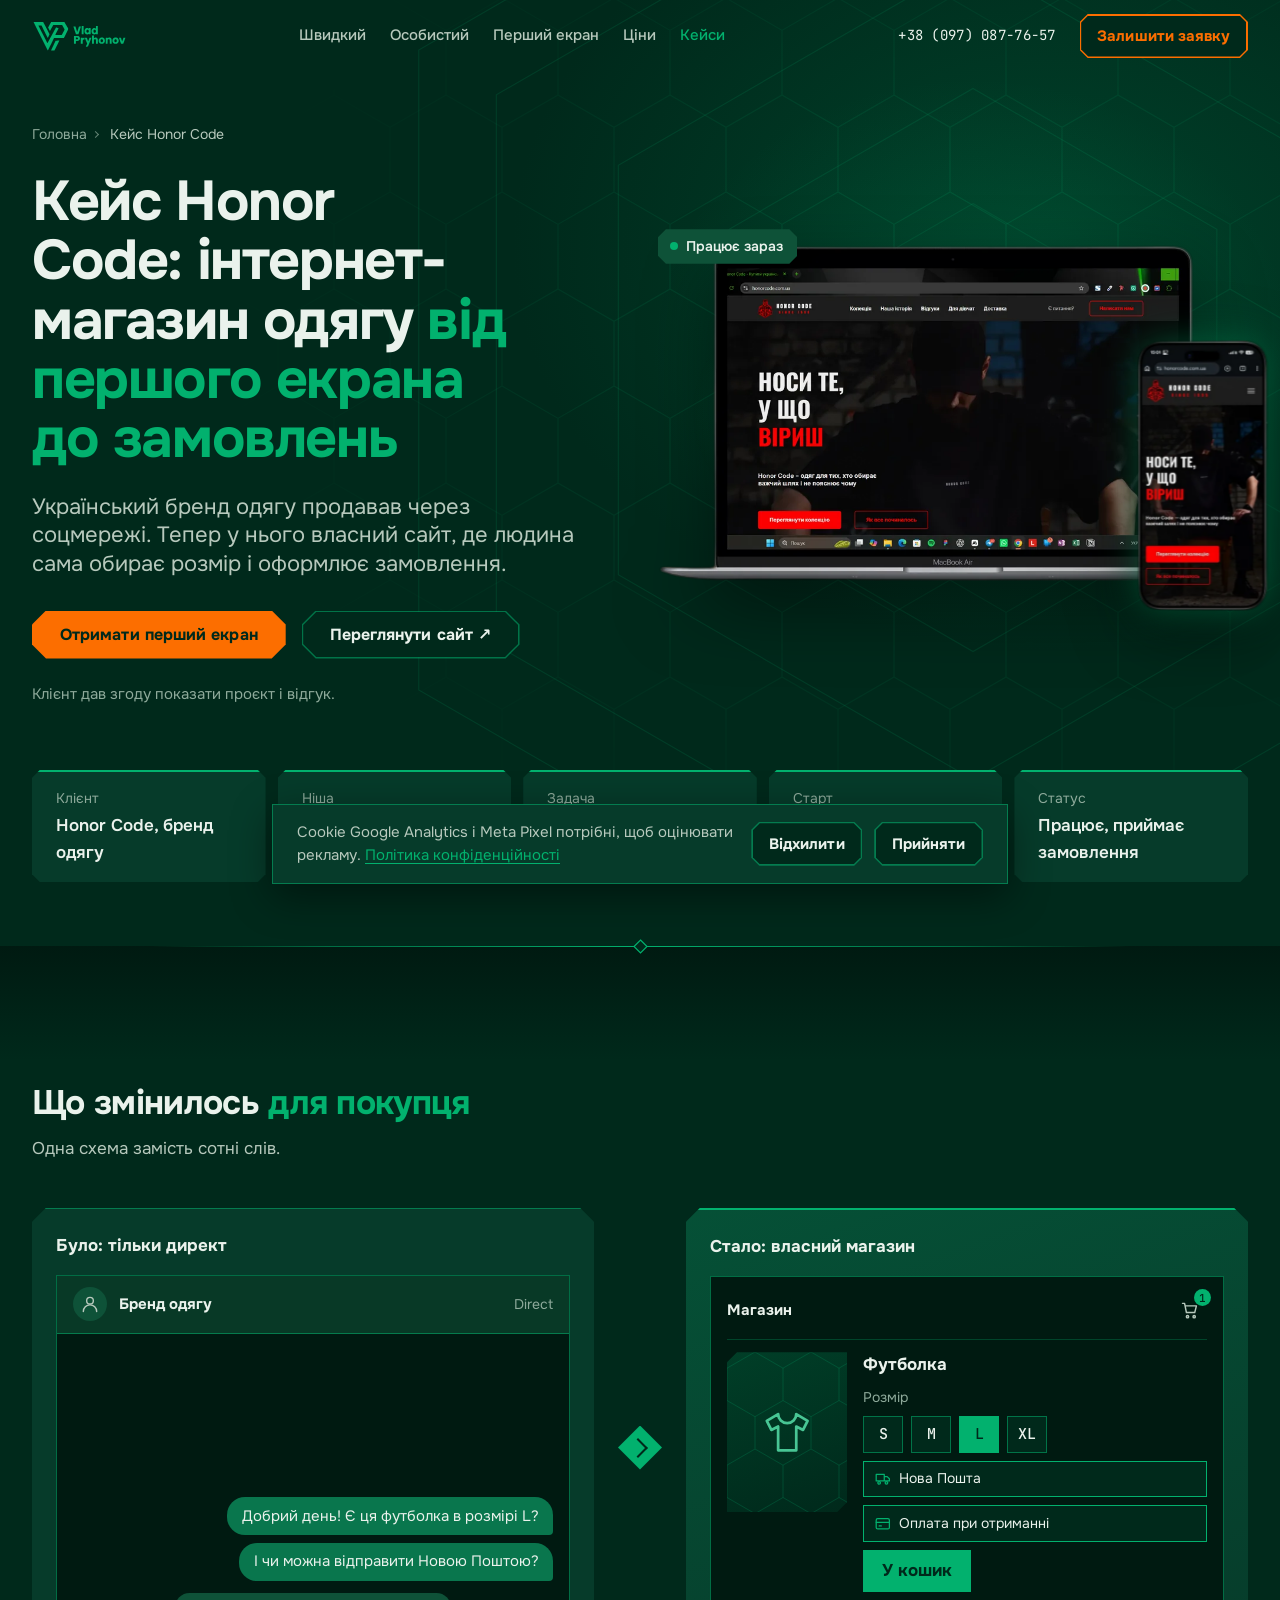
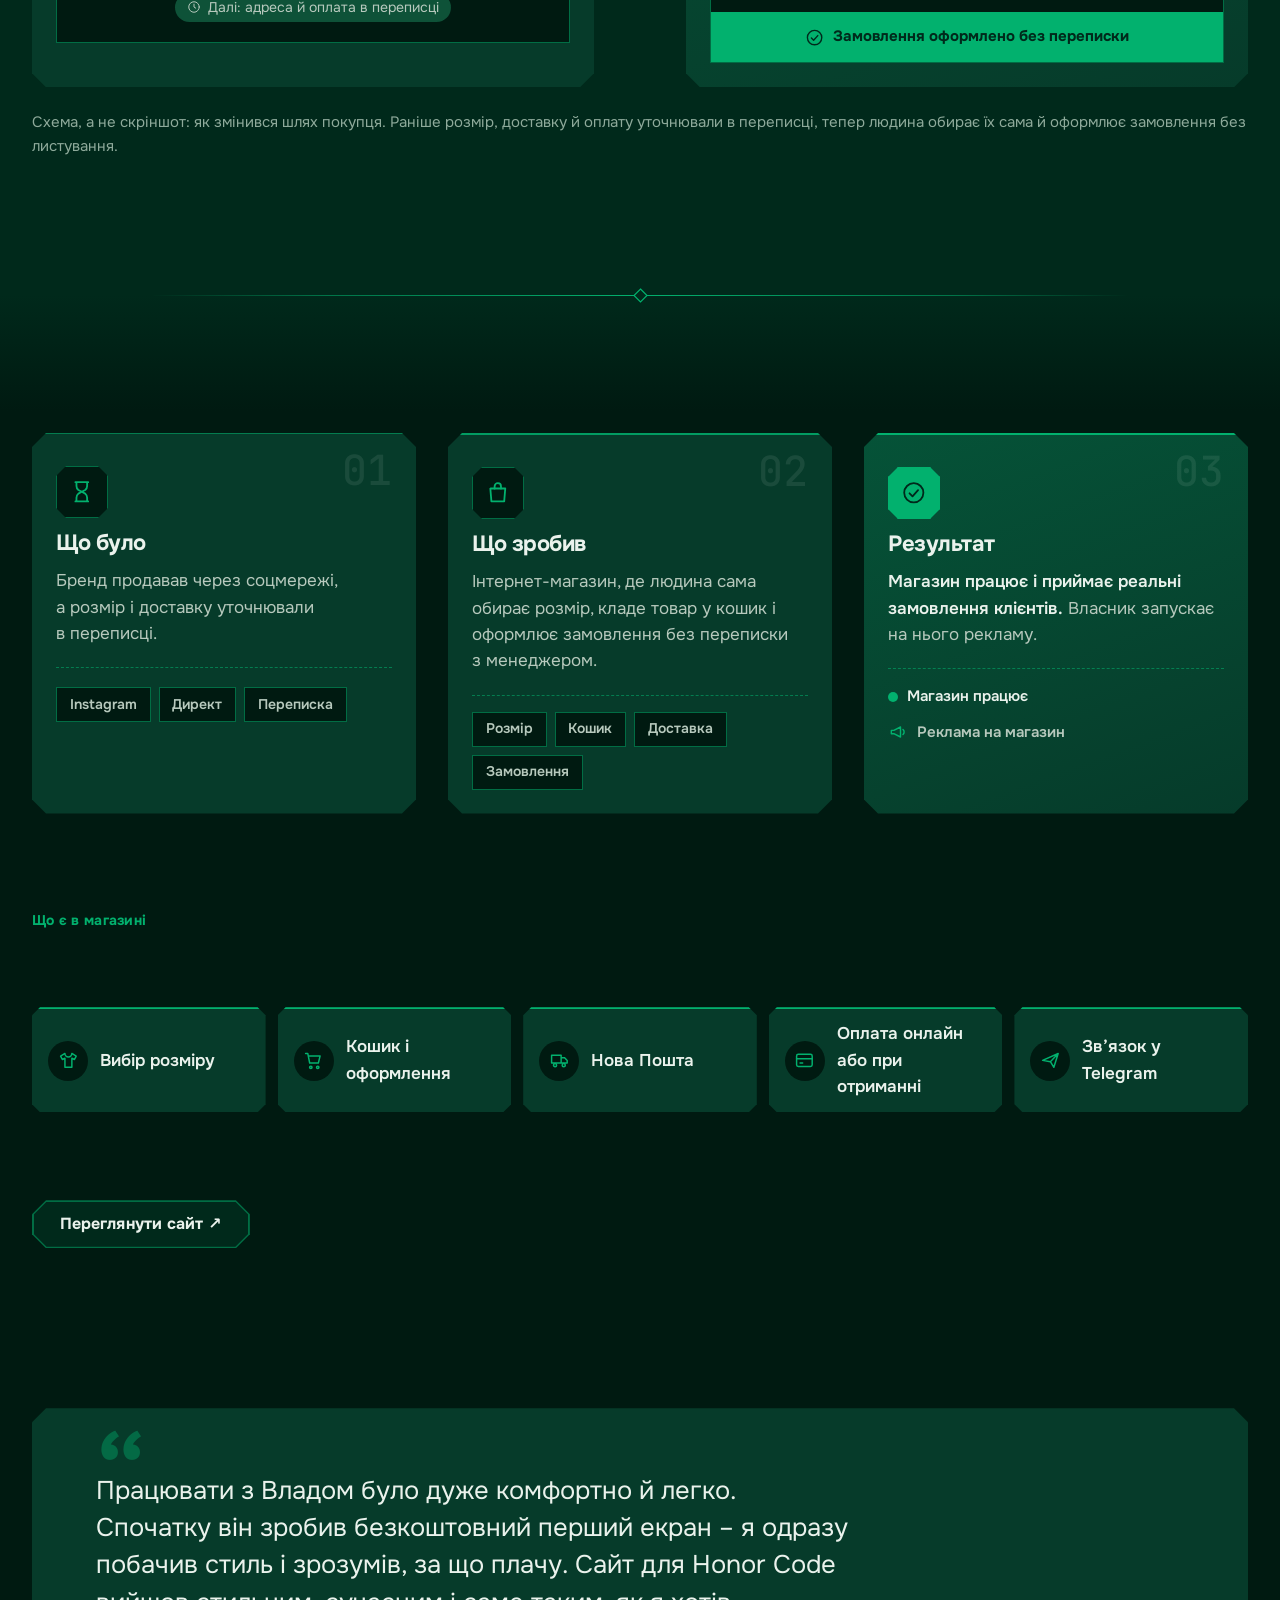
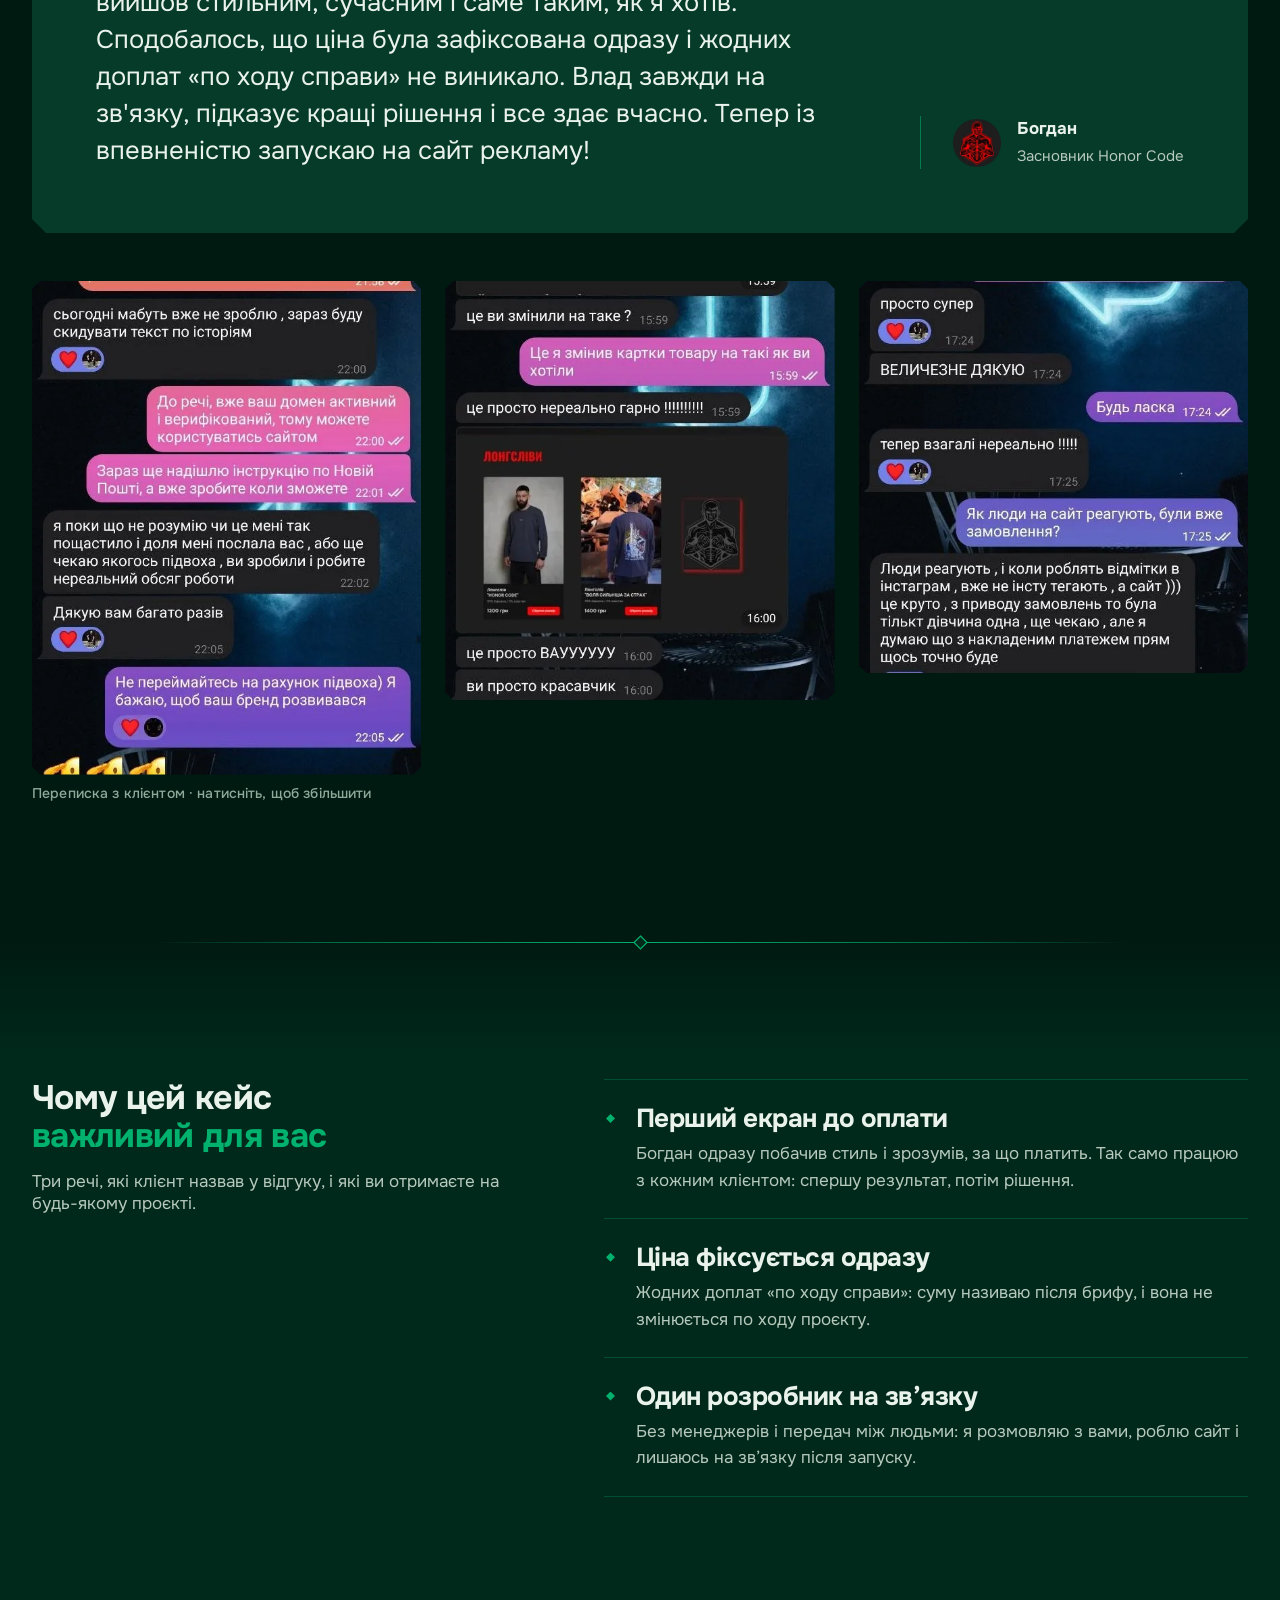
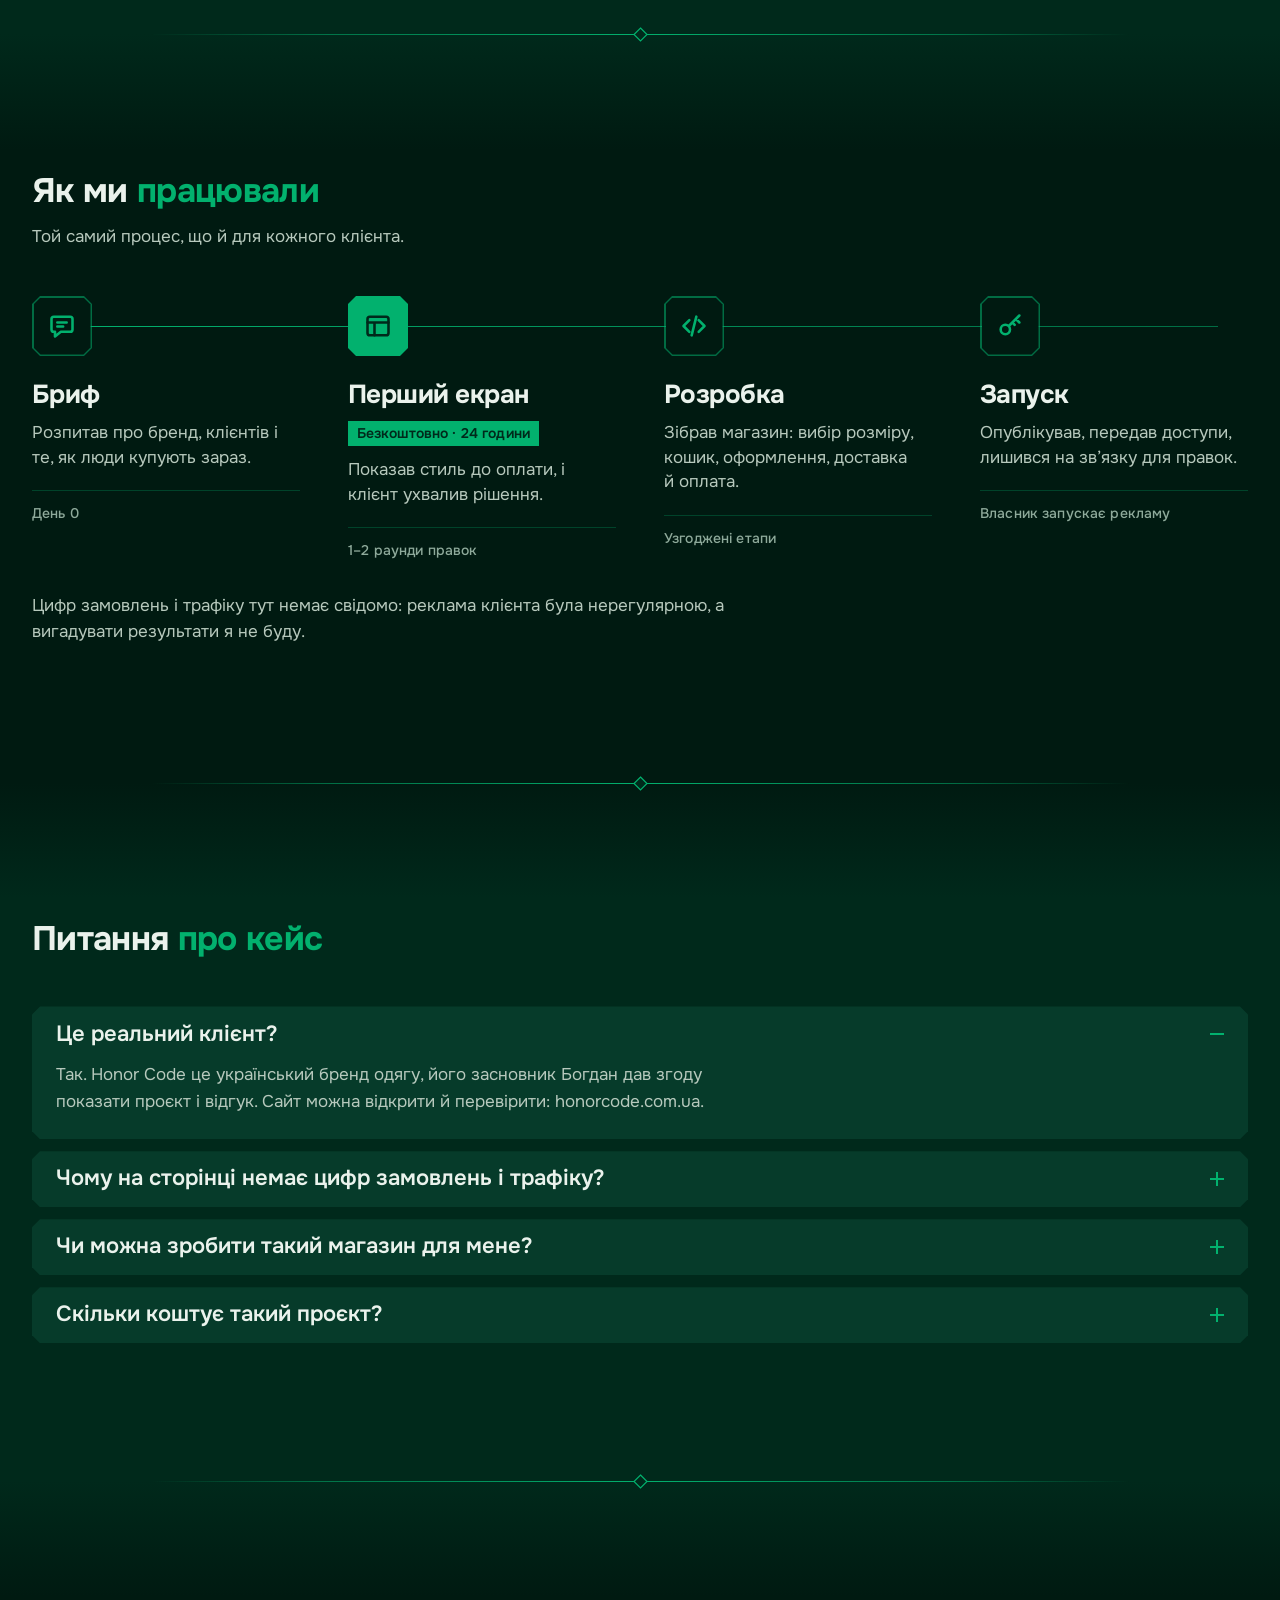
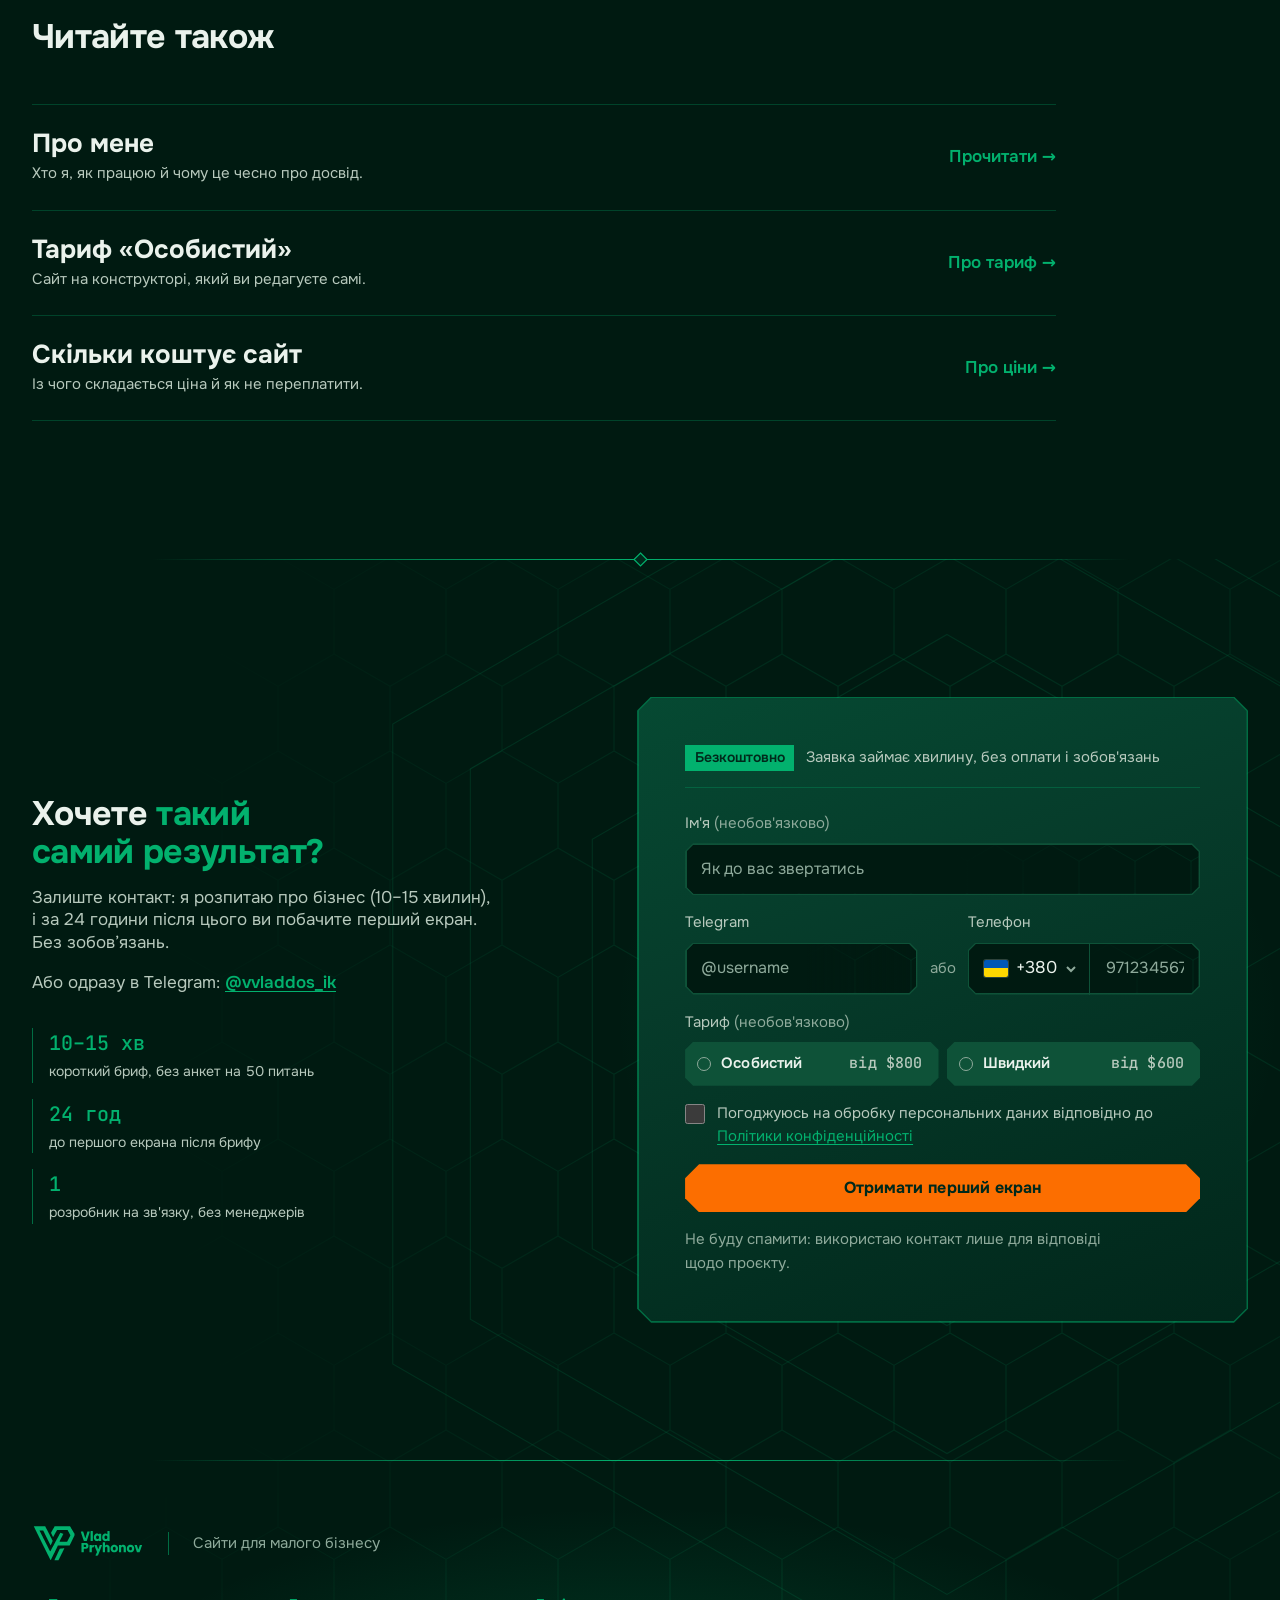
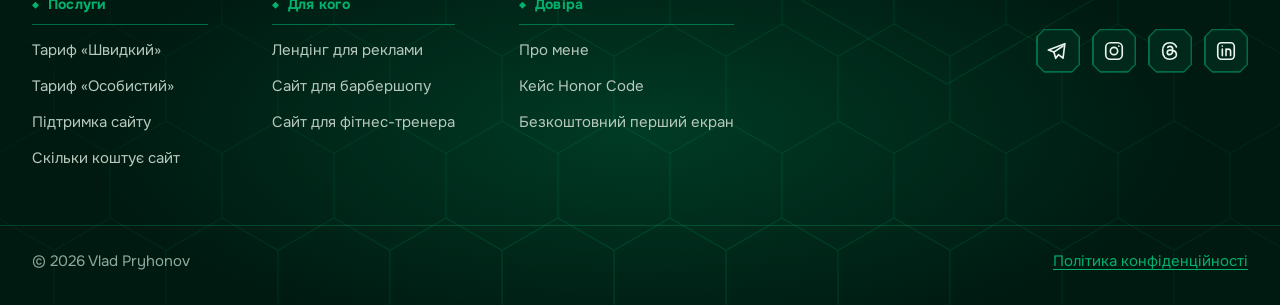
==== commit 0fd38987: "Honor Code case: Instagram already was a shop, drop "no shop" and lost-customers wording - title/JSO" ====
--- a/keis-honor-code/index.html
+++ b/keis-honor-code/index.html
@@ -5,7 +5,7 @@
 <meta http-equiv="Content-Security-Policy" content="default-src 'none'; script-src 'self' https://www.googletagmanager.com https://connect.facebook.net; style-src 'self' 'unsafe-inline'; img-src 'self' data: https://*.google-analytics.com https://*.googletagmanager.com https://www.facebook.com; font-src 'self'; connect-src 'self' https://script.google.com https://script.googleusercontent.com https://*.google-analytics.com https://*.analytics.google.com https://*.googletagmanager.com https://www.facebook.com https://connect.facebook.net; frame-src https://www.youtube-nocookie.com; manifest-src 'self'; object-src 'none'; base-uri 'self'; form-action 'self'">
 <meta name="referrer" content="strict-origin-when-cross-origin">
 <meta name="viewport" content="width=device-width, initial-scale=1">
-<title>Кейс Honor Code: інтернет-магазин одягу з нуля – Vlad Pryhonov</title>
+<title>Кейс Honor Code: інтернет-магазин одягу – Vlad Pryhonov</title>
 <meta name="description" content="Як український бренд одягу Honor Code отримав інтернет-магазин: від безкоштовного першого екрана до перших замовлень. Задача, рішення, відгук клієнта.">
 <link rel="canonical" href="https://pryhonov.com/keis-honor-code/">
 <meta name="theme-color" content="#00291B">
@@ -33,15 +33,15 @@
 <meta name="twitter:image" content="https://pryhonov.com/img/og-case-1.jpg">
 <script src="/js/boot.js"></script>
 <link rel="preload" as="font" type="font/woff2" href="/fonts/onest-400-cyrillic.woff2" crossorigin>
-<link rel="stylesheet" href="/css/fonts.css?v=20261121b">
-<link rel="stylesheet" href="/css/tokens.css?v=20261121b">
-<link rel="stylesheet" href="/css/base.css?v=20261121b">
-<link rel="stylesheet" href="/css/components.css?v=20261121b">
-<link rel="stylesheet" href="/css/header.css?v=20261121b">
-<link rel="stylesheet" href="/css/case.css?v=20261121b">
-<link rel="stylesheet" href="/css/sections.css?v=20261121b">
-<link rel="stylesheet" href="/css/process.css?v=20261121b">
-<link rel="stylesheet" href="/css/pages.css?v=20261121b">
+<link rel="stylesheet" href="/css/fonts.css?v=20261121c">
+<link rel="stylesheet" href="/css/tokens.css?v=20261121c">
+<link rel="stylesheet" href="/css/base.css?v=20261121c">
+<link rel="stylesheet" href="/css/components.css?v=20261121c">
+<link rel="stylesheet" href="/css/header.css?v=20261121c">
+<link rel="stylesheet" href="/css/case.css?v=20261121c">
+<link rel="stylesheet" href="/css/sections.css?v=20261121c">
+<link rel="stylesheet" href="/css/process.css?v=20261121c">
+<link rel="stylesheet" href="/css/pages.css?v=20261121c">
 <script type="application/ld+json">
 {
   "@context": "https://schema.org",
@@ -50,7 +50,7 @@
       "@type": "WebPage",
       "@id": "https://pryhonov.com/keis-honor-code/#webpage",
       "url": "https://pryhonov.com/keis-honor-code/",
-      "name": "Кейс Honor Code: інтернет-магазин одягу з нуля – Vlad Pryhonov",
+      "name": "Кейс Honor Code: інтернет-магазин одягу – Vlad Pryhonov",
       "description": "Як український бренд одягу Honor Code отримав інтернет-магазин: від безкоштовного першого екрана до перших замовлень. Задача, рішення, відгук клієнта.",
       "inLanguage": "uk",
       "isPartOf": {
@@ -163,7 +163,7 @@
     <div class="reveal">
       <ol class="crumbs" aria-label="Навігація по сторінці"><li><a href="/">Головна</a></li><li><span aria-current="page">Кейс Honor Code</span></li></ol>
       <h1 class="ptitle" id="h1">Кейс Honor Code: інтернет-магазин одягу <em>від першого екрана до замовлень</em></h1>
-      <p class="plead">Український бренд одягу продавав лише через соцмережі й губив людей, які не дочекались відповіді. Тепер у нього власний магазин, де людина сама обирає розмір і оформлює замовлення.</p>
+      <p class="plead">Український бренд одягу продавав через соцмережі. Тепер у нього власний сайт, де людина сама обирає розмір і оформлює замовлення.</p>
       <div class="pactions"><a class="btn btn--primary" href="#contact" data-track="cta_case">Отримати перший екран</a><a class="btn btn--ghost" href="https://honorcode.com.ua">Переглянути сайт ↗</a></div>
       <p class="pnote">Клієнт дав згоду показати проєкт і відгук.</p>
     </div>
@@ -191,9 +191,7 @@
           <div class="dm__msgs">
             <p class="m ms1">Добрий день! Є ця футболка в розмірі L?</p>
             <p class="m ms2">І чи можна відправити Новою Поштою?</p>
-            <span class="dm__gap ms3"><svg class="" viewBox="0 0 24 24" fill="none" stroke="currentColor" stroke-width="1.7" stroke-linecap="round" stroke-linejoin="round" aria-hidden="true"><circle cx="12" cy="12" r="9"/><path d="M12 7v5l3 2"/></svg>Минуло кілька годин</span>
-            <p class="m ms4">Ви ще на зв’язку?</p>
-            <span class="dm__seen ms5">Переглянуто, відповіді немає</span>
+            <span class="dm__gap ms3"><svg class="" viewBox="0 0 24 24" fill="none" stroke="currentColor" stroke-width="1.7" stroke-linecap="round" stroke-linejoin="round" aria-hidden="true"><circle cx="12" cy="12" r="9"/><path d="M12 7v5l3 2"/></svg>Далі: адреса й оплата в переписці</span>
           </div>
         </div>
       </div>
@@ -215,7 +213,7 @@
           <div class="shop__done"><svg class="" viewBox="0 0 24 24" fill="none" stroke="currentColor" stroke-width="1.7" stroke-linecap="round" stroke-linejoin="round" aria-hidden="true"><circle cx="12" cy="12" r="9"/><path d="M8 12.5l2.8 2.8L16 9.5"/></svg>Замовлення оформлено без переписки</div>
         </div>
       </div>
-      <figcaption>Схема, а не скріншот: як змінився шлях покупця. Раніше людина писала в директ і чекала відповіді, тепер сама обирає розмір, доставку й оплату та оформлює замовлення.</figcaption>
+      <figcaption>Схема, а не скріншот: як змінився шлях покупця. Раніше розмір, доставку й оплату уточнювали в переписці, тепер людина обирає їх сама й оформлює замовлення без листування.</figcaption>
     </figure>
   </div>
 </section>
@@ -228,8 +226,8 @@
           <li class="scene scene--was">
             <span class="scene__ic"><svg class="" viewBox="0 0 24 24" fill="none" stroke="currentColor" stroke-width="1.7" stroke-linecap="round" stroke-linejoin="round" aria-hidden="true"><path d="M6 3h12M6 21h12M7 3v3.5a5 5 0 001.8 3.8L12 12l-3.2 1.7A5 5 0 007 17.5V21M17 3v3.5a5 5 0 01-1.8 3.8L12 12l3.2 1.7A5 5 0 0117 17.5V21"/></svg></span><span class="scene__n" aria-hidden="true">01</span>
             <h3>Що було</h3>
-            <p>У бренду не було свого магазину: продавали тільки через соцмережі, і частина людей губилась, не дочекавшись відповіді в директі.</p>
-            <div class="viz viz--lost" aria-hidden="true"><i><svg class="" viewBox="0 0 24 24" fill="none" stroke="currentColor" stroke-width="1.7" stroke-linecap="round" stroke-linejoin="round" aria-hidden="true"><circle cx="12" cy="8" r="4"/><path d="M4 21a8 8 0 0116 0"/></svg></i><i><svg class="" viewBox="0 0 24 24" fill="none" stroke="currentColor" stroke-width="1.7" stroke-linecap="round" stroke-linejoin="round" aria-hidden="true"><circle cx="12" cy="8" r="4"/><path d="M4 21a8 8 0 0116 0"/></svg></i><i class="gone"><svg class="" viewBox="0 0 24 24" fill="none" stroke="currentColor" stroke-width="1.7" stroke-linecap="round" stroke-linejoin="round" aria-hidden="true"><circle cx="12" cy="8" r="4"/><path d="M4 21a8 8 0 0116 0"/></svg></i><i><svg class="" viewBox="0 0 24 24" fill="none" stroke="currentColor" stroke-width="1.7" stroke-linecap="round" stroke-linejoin="round" aria-hidden="true"><circle cx="12" cy="8" r="4"/><path d="M4 21a8 8 0 0116 0"/></svg></i><i class="gone"><svg class="" viewBox="0 0 24 24" fill="none" stroke="currentColor" stroke-width="1.7" stroke-linecap="round" stroke-linejoin="round" aria-hidden="true"><circle cx="12" cy="8" r="4"/><path d="M4 21a8 8 0 0116 0"/></svg></i></div>
+            <p>Бренд продавав через соцмережі, а розмір і доставку уточнювали в переписці.</p>
+            <div class="viz viz--flow" aria-hidden="true"><b style="--i:0">Instagram</b><b style="--i:1">Директ</b><b style="--i:2">Переписка</b></div>
           </li>
           <li class="scene scene--did">
             <span class="scene__ic"><svg class="" viewBox="0 0 24 24" fill="none" stroke="currentColor" stroke-width="1.7" stroke-linecap="round" stroke-linejoin="round" aria-hidden="true"><path d="M5 8h14l-1 12H6L5 8z"/><path d="M9 8V6a3 3 0 016 0v2"/></svg></span><span class="scene__n" aria-hidden="true">02</span>
@@ -473,8 +471,8 @@
     </div>
     <ul class="social" aria-label="Де мене знайти">
       <li><a href="https://t.me/vvladdos_ik" target="_blank" rel="noopener" aria-label="Telegram" data-track="telegram_click"><svg viewBox="0 0 24 24" aria-hidden="true"><path d="M19.5 4L1.5 11l6 2.2L9.5 20l3-4 5 3.8z"/><path d="M7.5 13.2L17.5 6.5"/></svg></a></li>
-      <li><a href="https://www.instagram.com/vvladdos.ik/" target="_blank" rel="noopener" aria-label="Instagram"><svg viewBox="0 0 24 24" aria-hidden="true"><rect x="3" y="3" width="18" height="18" rx="5"/><circle cx="12" cy="12" r="4"/><circle cx="17.3" cy="6.7" r=".9" fill="currentColor" stroke="none"/></svg></a></li>
-      <li><a href="https://www.threads.com/@vvladdos.ik" target="_blank" rel="noopener" aria-label="Threads"><svg viewBox="0 0 24 24" aria-hidden="true"><path d="M19 7.5c-1.333-3-3.667-4.5-7-4.5-5 0-8 2.5-8 9s3.5 9 8 9 7-3 7-5-1-5-7-5c-2.5 0-3 1.25-3 2.5 0 1.5 1 2.5 2.5 2.5 2.5 0 3.5-1.5 3.5-5s-2-4-3-4-1.833.333-2.5 1"/></svg></a></li>
+      <li><a href="https://www.instagram.com/vlad.pryhonov/" target="_blank" rel="noopener" aria-label="Instagram"><svg viewBox="0 0 24 24" aria-hidden="true"><rect x="3" y="3" width="18" height="18" rx="5"/><circle cx="12" cy="12" r="4"/><circle cx="17.3" cy="6.7" r=".9" fill="currentColor" stroke="none"/></svg></a></li>
+      <li><a href="https://www.threads.com/@vlad.pryhonov" target="_blank" rel="noopener" aria-label="Threads"><svg viewBox="0 0 24 24" aria-hidden="true"><path d="M19 7.5c-1.333-3-3.667-4.5-7-4.5-5 0-8 2.5-8 9s3.5 9 8 9 7-3 7-5-1-5-7-5c-2.5 0-3 1.25-3 2.5 0 1.5 1 2.5 2.5 2.5 2.5 0 3.5-1.5 3.5-5s-2-4-3-4-1.833.333-2.5 1"/></svg></a></li>
       <li><a href="https://www.linkedin.com/in/vlad-prigonov/?locale=uk" target="_blank" rel="noopener" aria-label="LinkedIn"><svg viewBox="0 0 24 24" aria-hidden="true"><rect x="3" y="3" width="18" height="18" rx="4"/><path d="M8 10v7M8 6.6v.01M12 17v-4.5a2.5 2.5 0 015 0V17M12 10v7"/></svg></a></li>
     </ul>
   </div>
@@ -496,8 +494,8 @@
   <button class="lightbox__close" type="button" aria-label="Закрити">&times;</button>
   <img alt="">
 </dialog>
-<script src="/js/page.js?v=20261121b" defer></script>
-<script src="/js/case.js?v=20261121b" defer></script>
-<script src="/js/site.js?v=20261121b" defer></script>
+<script src="/js/page.js?v=20261121c" defer></script>
+<script src="/js/case.js?v=20261121c" defer></script>
+<script src="/js/site.js?v=20261121c" defer></script>
 </body>
 </html>
--- a/css/pages.css
+++ b/css/pages.css
@@ -145,8 +145,8 @@
   .cmp thead { position: absolute; width: 1px; height: 1px; overflow: hidden; clip: rect(0 0 0 0); }
   .cmp tr { margin-bottom: var(--sp-3); padding: var(--sp-3) 0; background: var(--forest-raised); }
   .cmp tbody th { width: auto; padding: 0.4rem var(--sp-4); border: 0; font-weight: 600; color: var(--ink); }
-  .cmp td { display: flex; justify-content: space-between; gap: var(--sp-4); padding: 0.45rem var(--sp-4); border: 0; }
-  .cmp td::before { content: attr(data-label); color: var(--ink-mute); }
+  .cmp td { display: flex; justify-content: space-between; align-items: baseline; gap: var(--sp-4); padding: 0.45rem var(--sp-4); border: 0; text-align: right; text-wrap: balance; }
+  .cmp td::before { content: attr(data-label); flex: none; text-align: left; color: var(--ink-mute); }
   .cmp .is-cur { background: color-mix(in srgb, var(--jungle) 12%, transparent); }
 }
 
